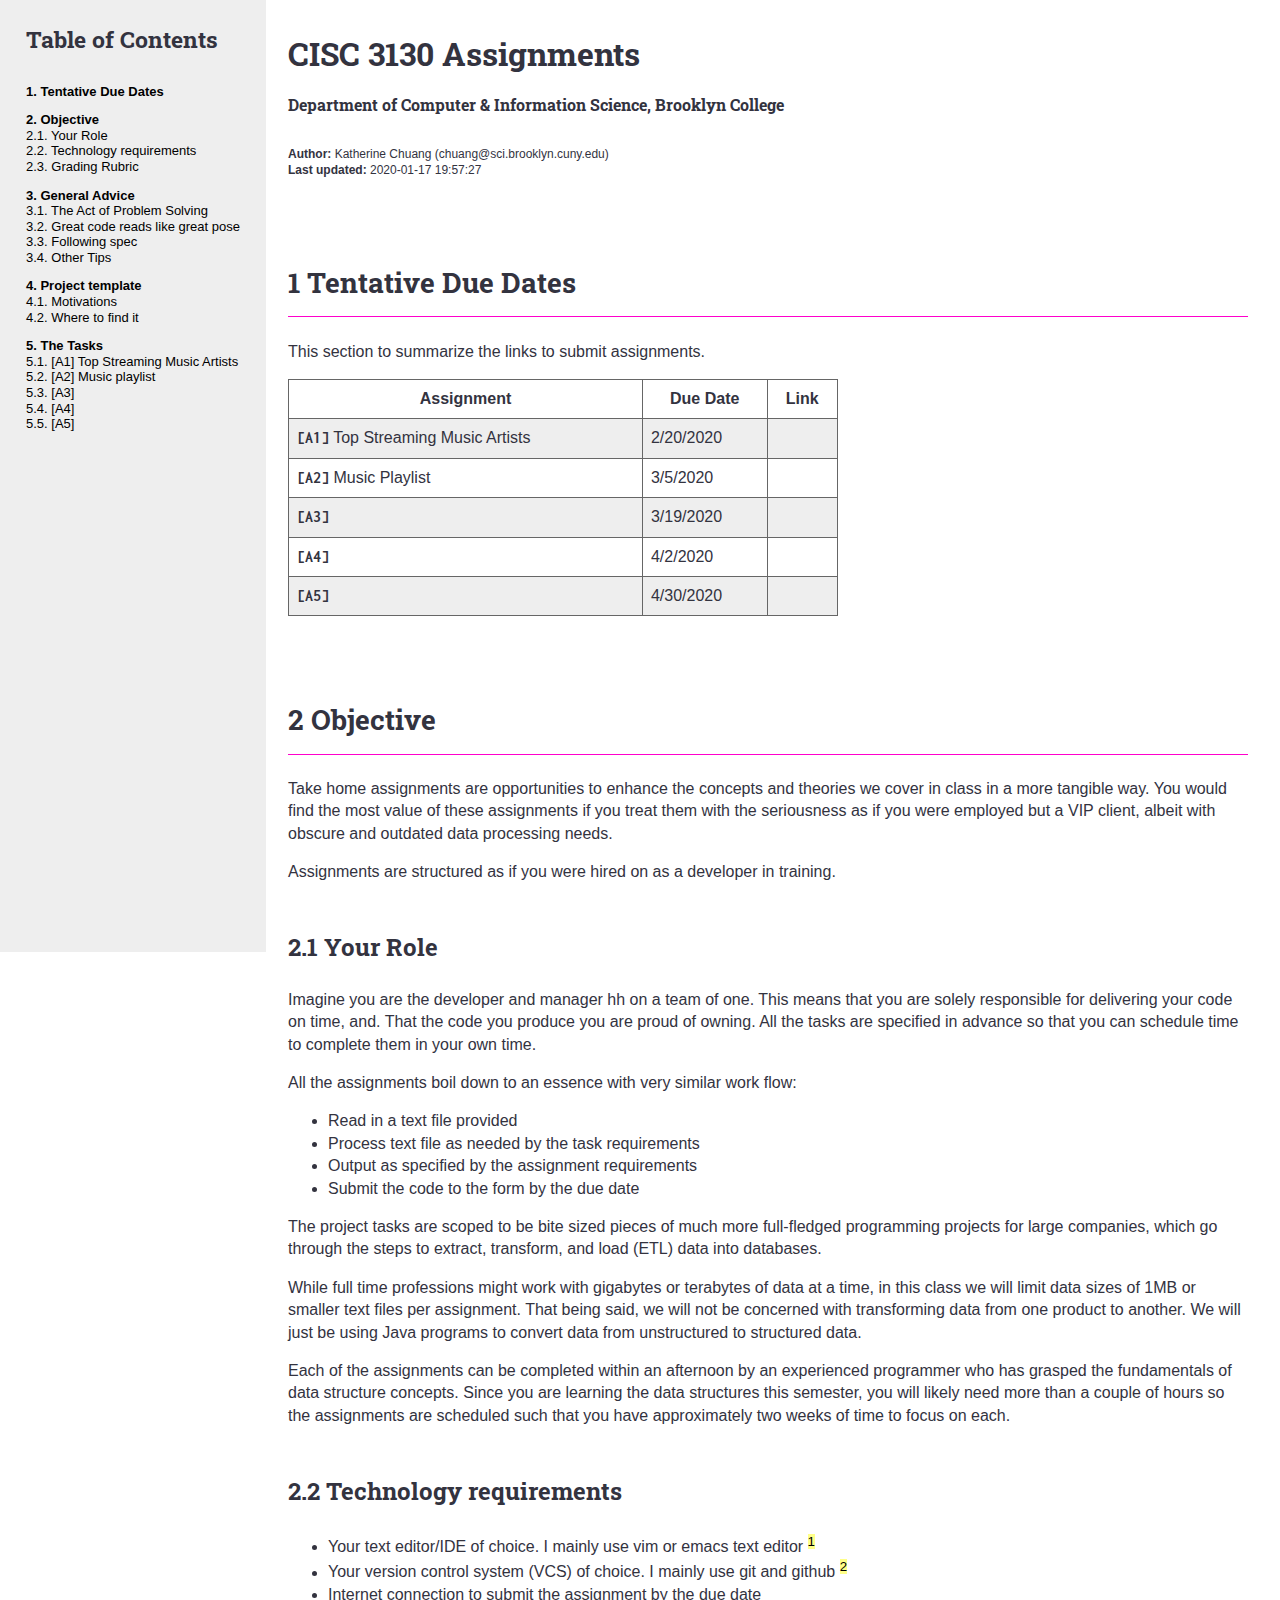
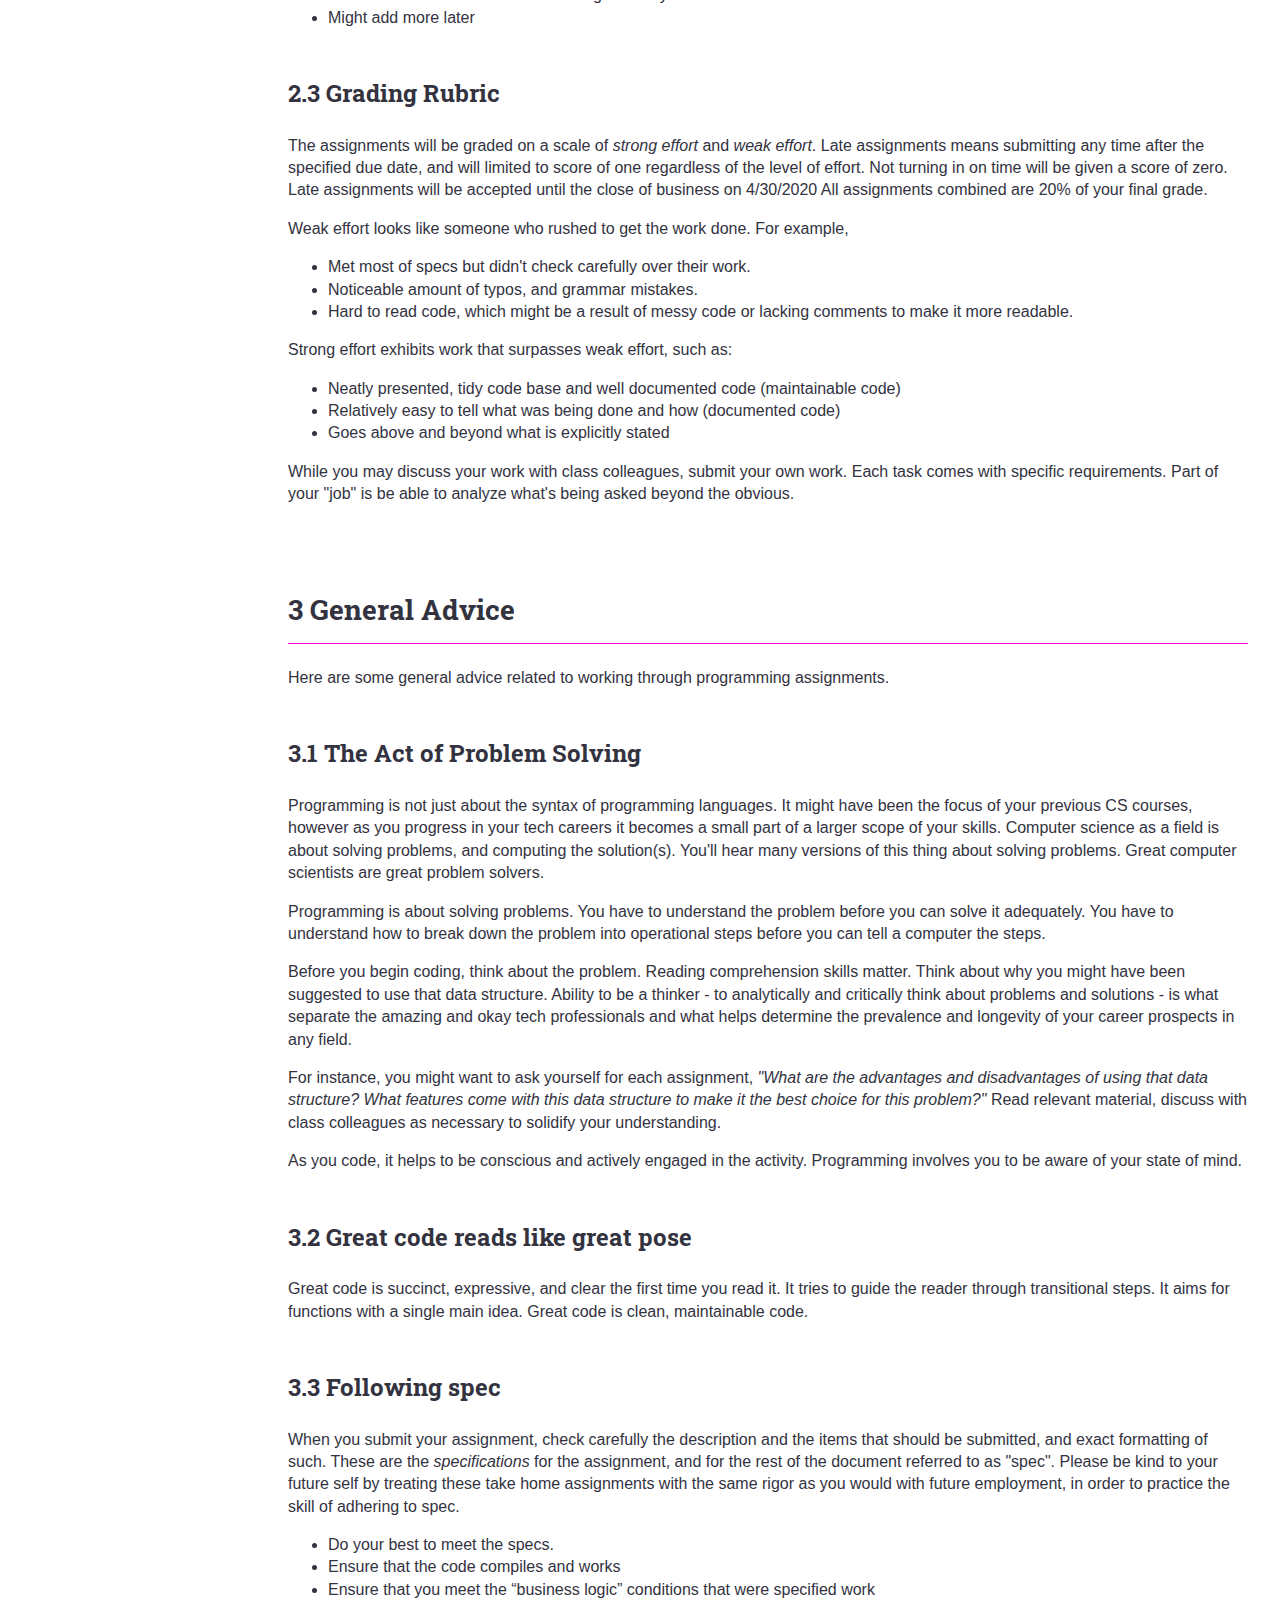
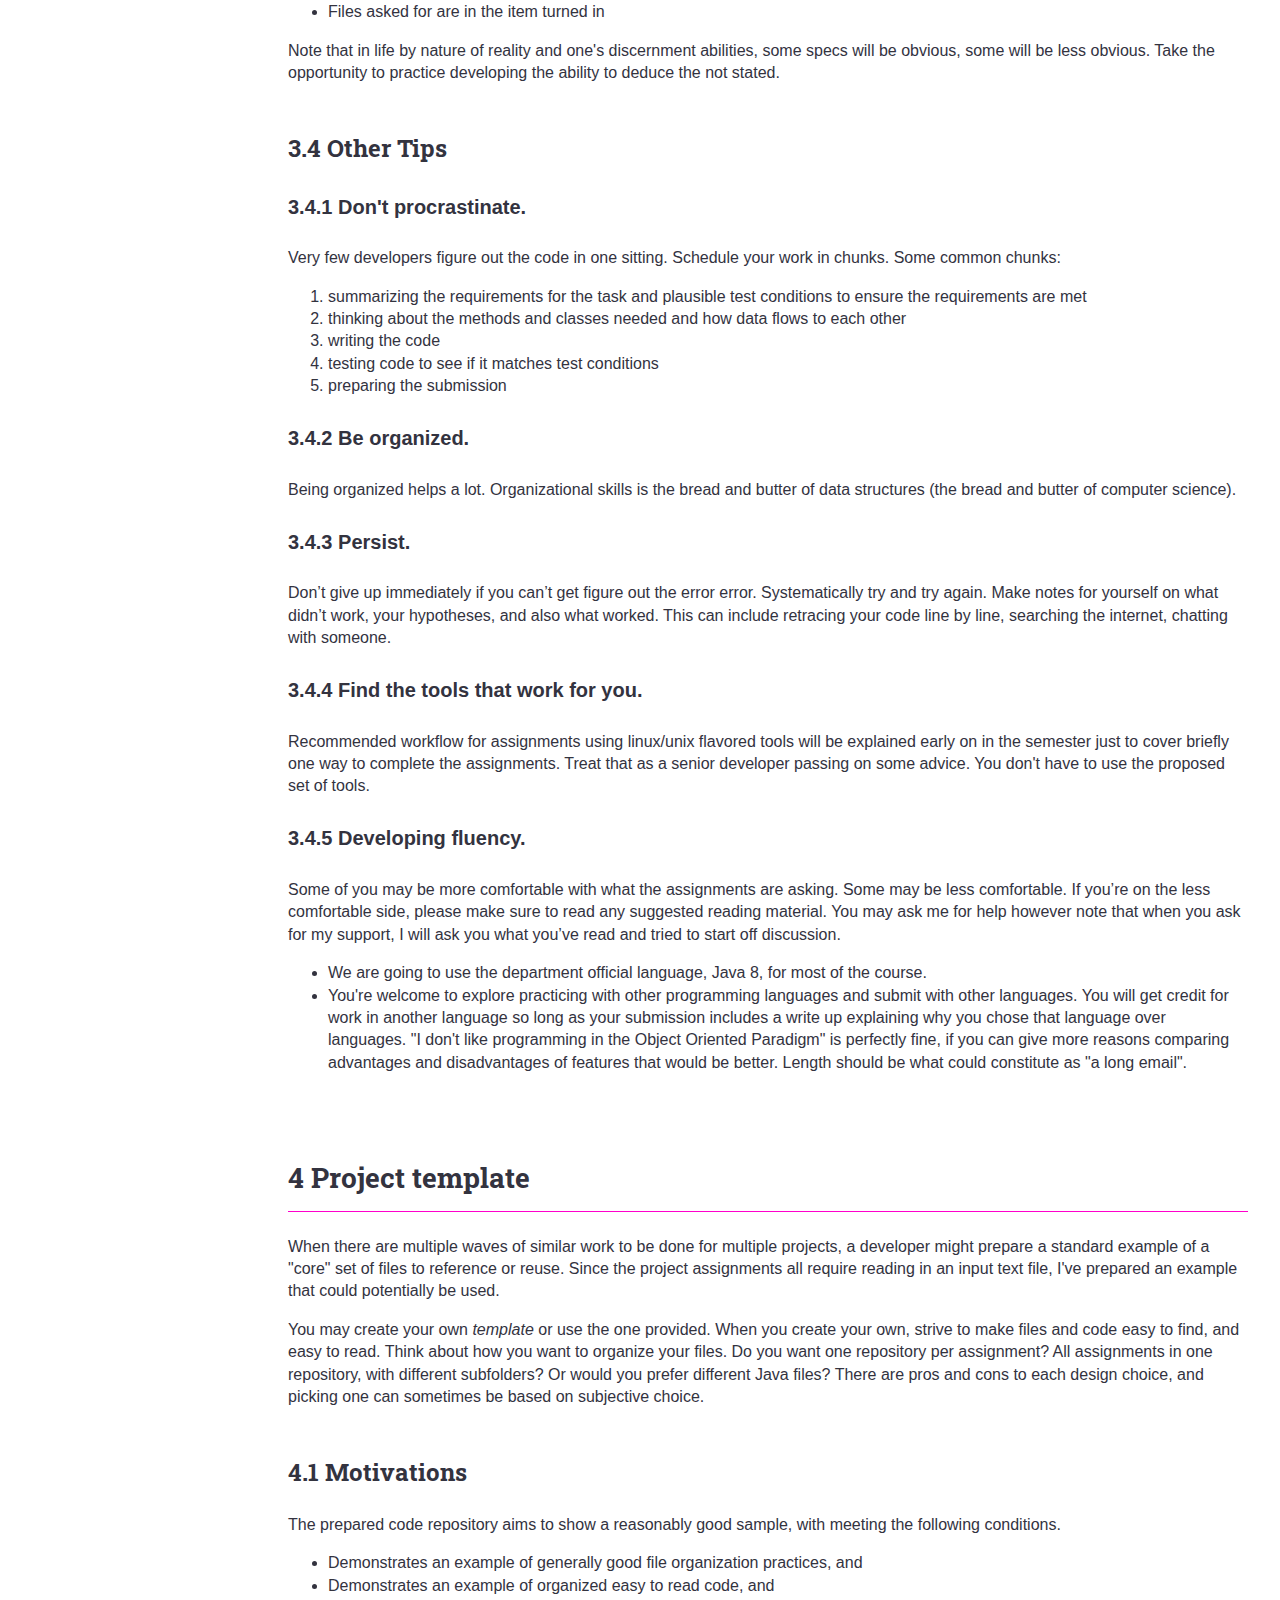
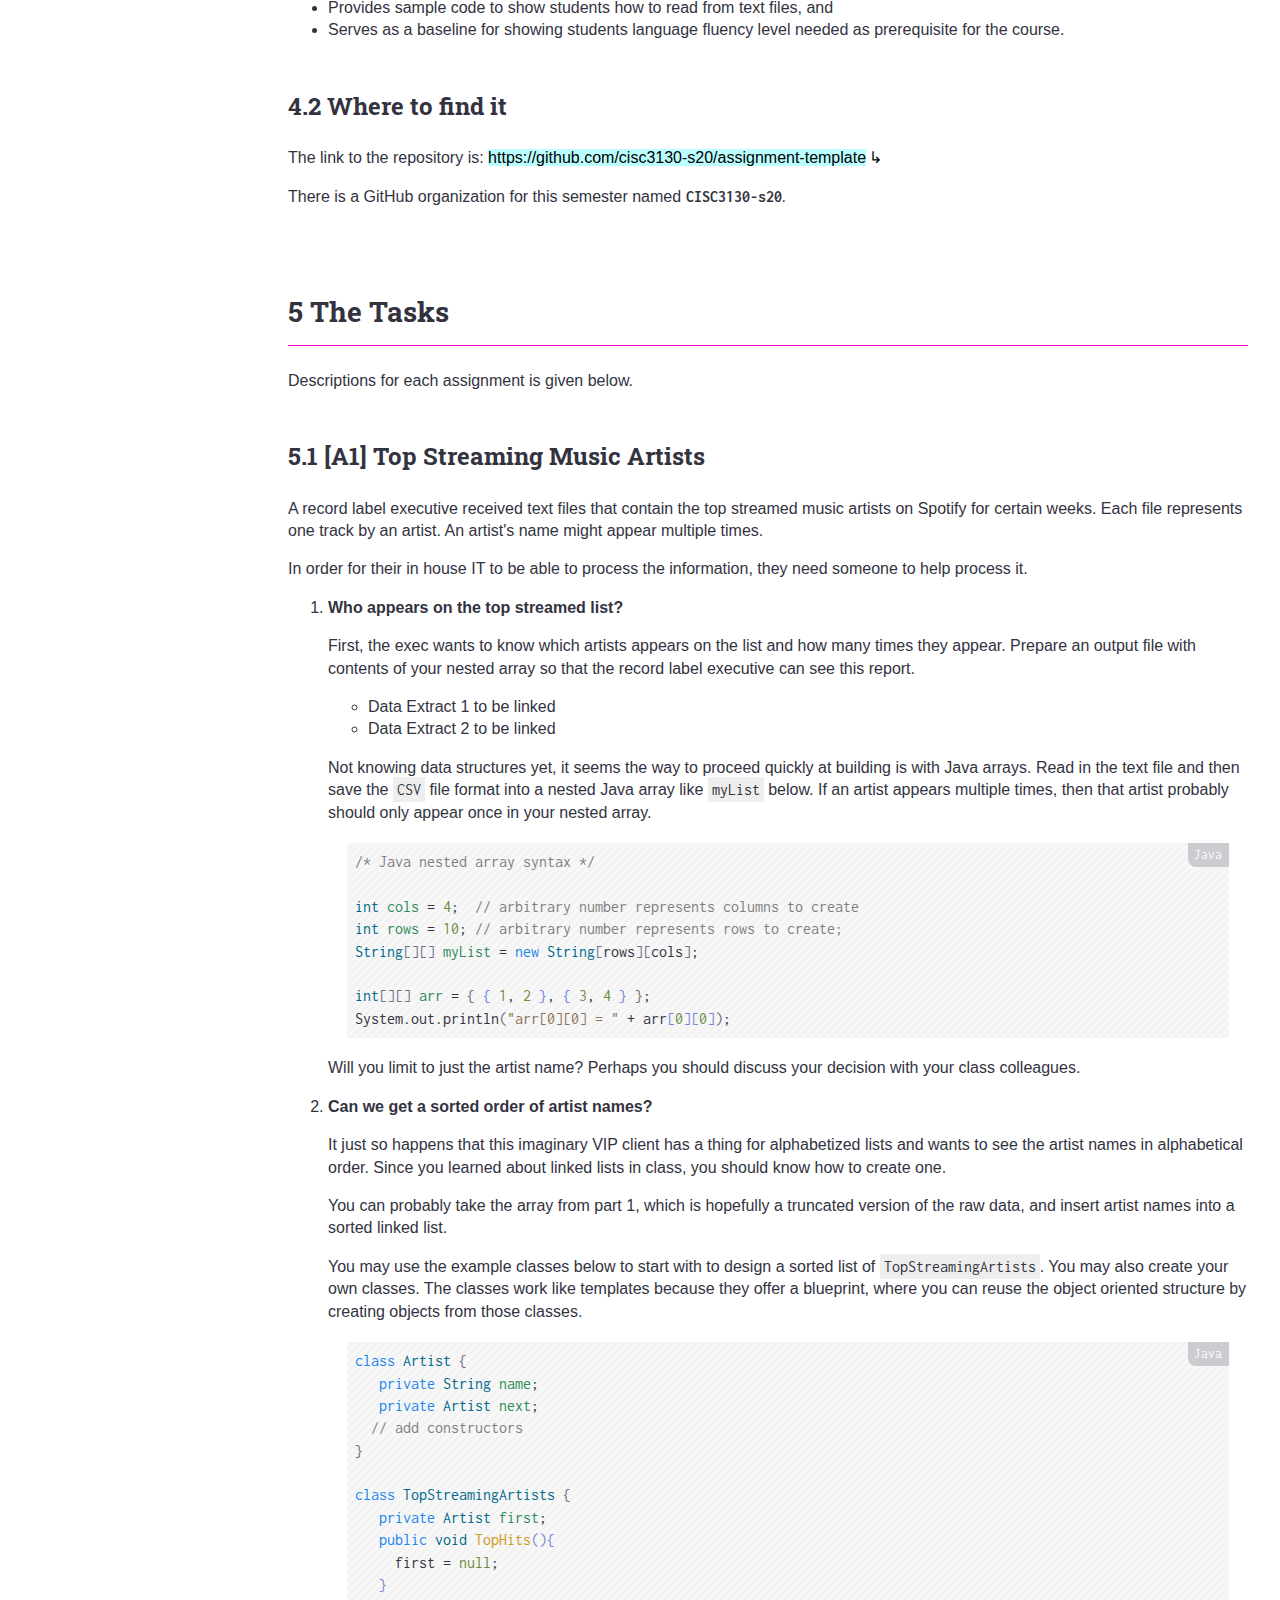
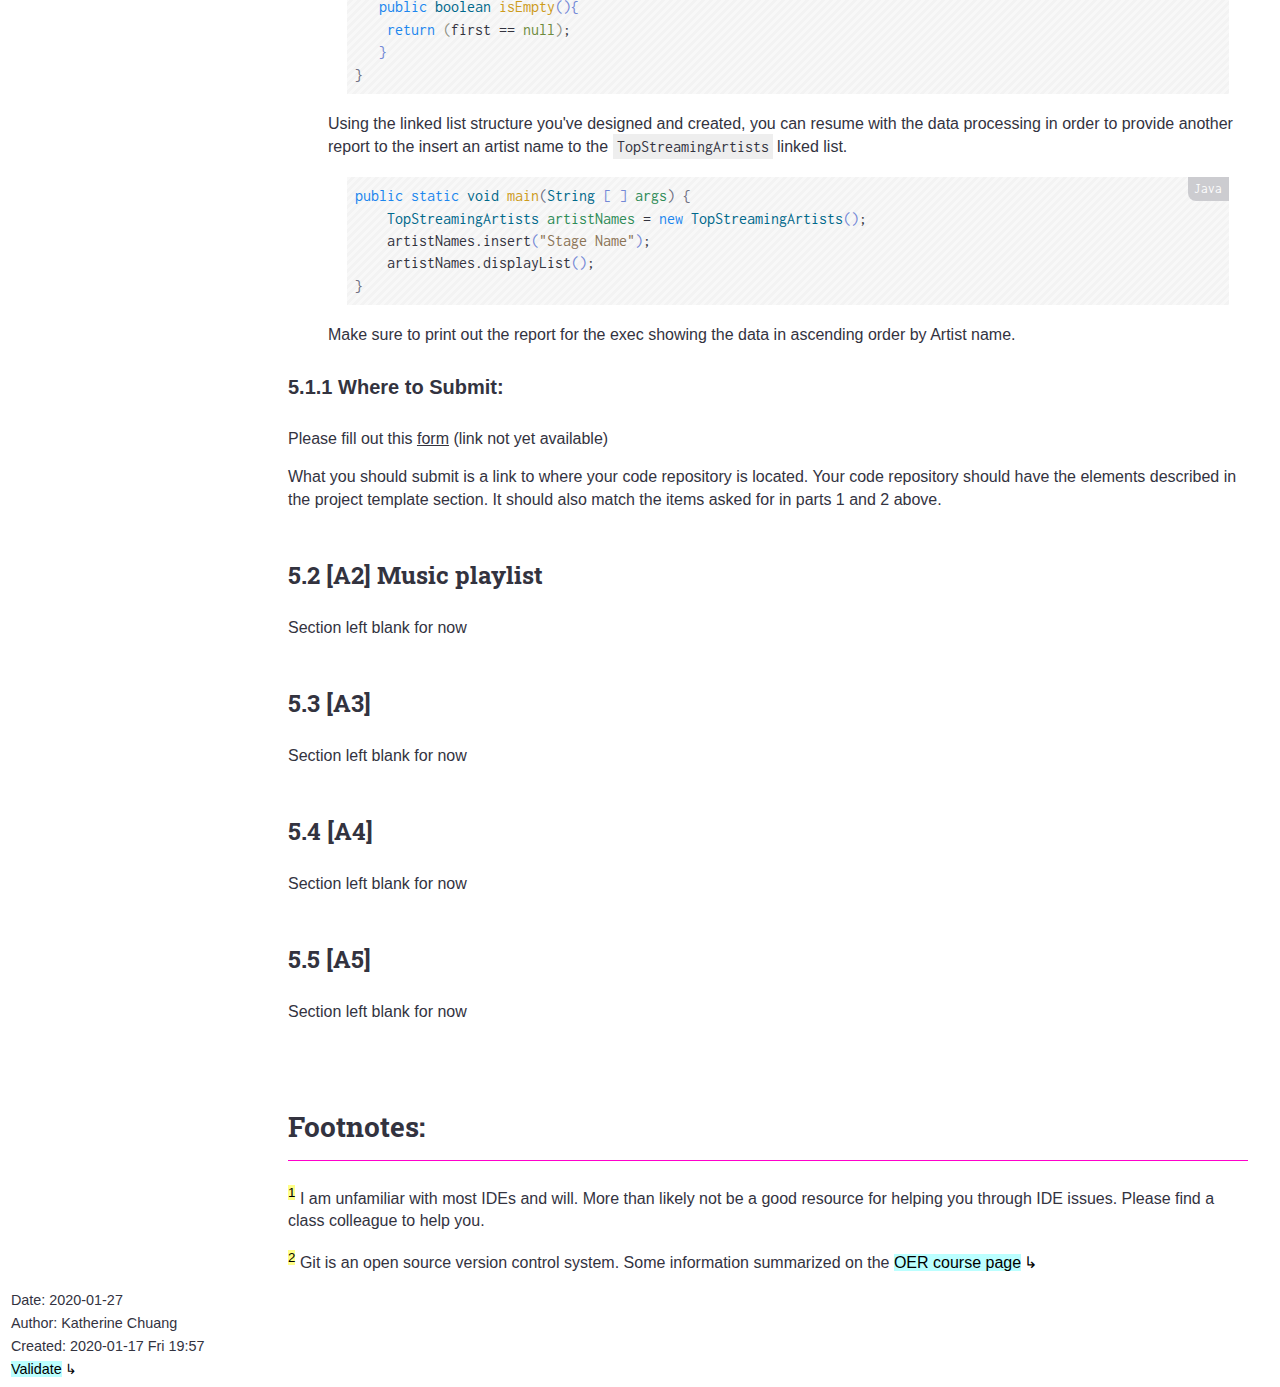
==== assignments/index.html @ 6a754ab3 "reorganization" ====
<?xml version="1.0" encoding="utf-8"?>
<!DOCTYPE html PUBLIC "-//W3C//DTD XHTML 1.0 Strict//EN"
"http://www.w3.org/TR/xhtml1/DTD/xhtml1-strict.dtd">
<html xmlns="http://www.w3.org/1999/xhtml" lang="en" xml:lang="en">
<head>
<!-- 2020-01-17 Fri 19:57 -->
<meta http-equiv="Content-Type" content="text/html;charset=utf-8" />
<meta name="viewport" content="width=device-width, initial-scale=1" />
<title>CISC 3130 Assignments</title>
<meta name="generator" content="Org mode" />
<meta name="author" content="Katherine Chuang" />
<meta name="description" content="Describe assignments for the class. Course notes at http://libguides.brooklyn.cuny.edu/cisc3130"
 />
<style type="text/css">
 <!--/*--><![CDATA[/*><!--*/
  .title  { text-align: center;
             margin-bottom: .2em; }
  .subtitle { text-align: center;
              font-size: medium;
              font-weight: bold;
              margin-top:0; }
  .todo   { font-family: monospace; color: red; }
  .done   { font-family: monospace; color: green; }
  .priority { font-family: monospace; color: orange; }
  .tag    { background-color: #eee; font-family: monospace;
            padding: 2px; font-size: 80%; font-weight: normal; }
  .timestamp { color: #bebebe; }
  .timestamp-kwd { color: #5f9ea0; }
  .org-right  { margin-left: auto; margin-right: 0px;  text-align: right; }
  .org-left   { margin-left: 0px;  margin-right: auto; text-align: left; }
  .org-center { margin-left: auto; margin-right: auto; text-align: center; }
  .underline { text-decoration: underline; }
  #postamble p, #preamble p { font-size: 90%; margin: .2em; }
  p.verse { margin-left: 3%; }
  pre {
    border: 1px solid #ccc;
    box-shadow: 3px 3px 3px #eee;
    padding: 8pt;
    font-family: monospace;
    overflow: auto;
    margin: 1.2em;
  }
  pre.src {
    position: relative;
    overflow: visible;
    padding-top: 1.2em;
  }
  pre.src:before {
    display: none;
    position: absolute;
    background-color: white;
    top: -10px;
    right: 10px;
    padding: 3px;
    border: 1px solid black;
  }
  pre.src:hover:before { display: inline;}
  /* Languages per Org manual */
  pre.src-asymptote:before { content: 'Asymptote'; }
  pre.src-awk:before { content: 'Awk'; }
  pre.src-C:before { content: 'C'; }
  /* pre.src-C++ doesn't work in CSS */
  pre.src-clojure:before { content: 'Clojure'; }
  pre.src-css:before { content: 'CSS'; }
  pre.src-D:before { content: 'D'; }
  pre.src-ditaa:before { content: 'ditaa'; }
  pre.src-dot:before { content: 'Graphviz'; }
  pre.src-calc:before { content: 'Emacs Calc'; }
  pre.src-emacs-lisp:before { content: 'Emacs Lisp'; }
  pre.src-fortran:before { content: 'Fortran'; }
  pre.src-gnuplot:before { content: 'gnuplot'; }
  pre.src-haskell:before { content: 'Haskell'; }
  pre.src-hledger:before { content: 'hledger'; }
  pre.src-java:before { content: 'Java'; }
  pre.src-js:before { content: 'Javascript'; }
  pre.src-latex:before { content: 'LaTeX'; }
  pre.src-ledger:before { content: 'Ledger'; }
  pre.src-lisp:before { content: 'Lisp'; }
  pre.src-lilypond:before { content: 'Lilypond'; }
  pre.src-lua:before { content: 'Lua'; }
  pre.src-matlab:before { content: 'MATLAB'; }
  pre.src-mscgen:before { content: 'Mscgen'; }
  pre.src-ocaml:before { content: 'Objective Caml'; }
  pre.src-octave:before { content: 'Octave'; }
  pre.src-org:before { content: 'Org mode'; }
  pre.src-oz:before { content: 'OZ'; }
  pre.src-plantuml:before { content: 'Plantuml'; }
  pre.src-processing:before { content: 'Processing.js'; }
  pre.src-python:before { content: 'Python'; }
  pre.src-R:before { content: 'R'; }
  pre.src-ruby:before { content: 'Ruby'; }
  pre.src-sass:before { content: 'Sass'; }
  pre.src-scheme:before { content: 'Scheme'; }
  pre.src-screen:before { content: 'Gnu Screen'; }
  pre.src-sed:before { content: 'Sed'; }
  pre.src-sh:before { content: 'shell'; }
  pre.src-sql:before { content: 'SQL'; }
  pre.src-sqlite:before { content: 'SQLite'; }
  /* additional languages in org.el's org-babel-load-languages alist */
  pre.src-forth:before { content: 'Forth'; }
  pre.src-io:before { content: 'IO'; }
  pre.src-J:before { content: 'J'; }
  pre.src-makefile:before { content: 'Makefile'; }
  pre.src-maxima:before { content: 'Maxima'; }
  pre.src-perl:before { content: 'Perl'; }
  pre.src-picolisp:before { content: 'Pico Lisp'; }
  pre.src-scala:before { content: 'Scala'; }
  pre.src-shell:before { content: 'Shell Script'; }
  pre.src-ebnf2ps:before { content: 'ebfn2ps'; }
  /* additional language identifiers per "defun org-babel-execute"
       in ob-*.el */
  pre.src-cpp:before  { content: 'C++'; }
  pre.src-abc:before  { content: 'ABC'; }
  pre.src-coq:before  { content: 'Coq'; }
  pre.src-groovy:before  { content: 'Groovy'; }
  /* additional language identifiers from org-babel-shell-names in
     ob-shell.el: ob-shell is the only babel language using a lambda to put
     the execution function name together. */
  pre.src-bash:before  { content: 'bash'; }
  pre.src-csh:before  { content: 'csh'; }
  pre.src-ash:before  { content: 'ash'; }
  pre.src-dash:before  { content: 'dash'; }
  pre.src-ksh:before  { content: 'ksh'; }
  pre.src-mksh:before  { content: 'mksh'; }
  pre.src-posh:before  { content: 'posh'; }
  /* Additional Emacs modes also supported by the LaTeX listings package */
  pre.src-ada:before { content: 'Ada'; }
  pre.src-asm:before { content: 'Assembler'; }
  pre.src-caml:before { content: 'Caml'; }
  pre.src-delphi:before { content: 'Delphi'; }
  pre.src-html:before { content: 'HTML'; }
  pre.src-idl:before { content: 'IDL'; }
  pre.src-mercury:before { content: 'Mercury'; }
  pre.src-metapost:before { content: 'MetaPost'; }
  pre.src-modula-2:before { content: 'Modula-2'; }
  pre.src-pascal:before { content: 'Pascal'; }
  pre.src-ps:before { content: 'PostScript'; }
  pre.src-prolog:before { content: 'Prolog'; }
  pre.src-simula:before { content: 'Simula'; }
  pre.src-tcl:before { content: 'tcl'; }
  pre.src-tex:before { content: 'TeX'; }
  pre.src-plain-tex:before { content: 'Plain TeX'; }
  pre.src-verilog:before { content: 'Verilog'; }
  pre.src-vhdl:before { content: 'VHDL'; }
  pre.src-xml:before { content: 'XML'; }
  pre.src-nxml:before { content: 'XML'; }
  /* add a generic configuration mode; LaTeX export needs an additional
     (add-to-list 'org-latex-listings-langs '(conf " ")) in .emacs */
  pre.src-conf:before { content: 'Configuration File'; }

  table { border-collapse:collapse; }
  caption.t-above { caption-side: top; }
  caption.t-bottom { caption-side: bottom; }
  td, th { vertical-align:top;  }
  th.org-right  { text-align: center;  }
  th.org-left   { text-align: center;   }
  th.org-center { text-align: center; }
  td.org-right  { text-align: right;  }
  td.org-left   { text-align: left;   }
  td.org-center { text-align: center; }
  dt { font-weight: bold; }
  .footpara { display: inline; }
  .footdef  { margin-bottom: 1em; }
  .figure { padding: 1em; }
  .figure p { text-align: center; }
  .inlinetask {
    padding: 10px;
    border: 2px solid gray;
    margin: 10px;
    background: #ffffcc;
  }
  #org-div-home-and-up
   { text-align: right; font-size: 70%; white-space: nowrap; }
  textarea { overflow-x: auto; }
  .linenr { font-size: smaller }
  .code-highlighted { background-color: #ffff00; }
  .org-info-js_info-navigation { border-style: none; }
  #org-info-js_console-label
    { font-size: 10px; font-weight: bold; white-space: nowrap; }
  .org-info-js_search-highlight
    { background-color: #ffff00; color: #000000; font-weight: bold; }
  .org-svg { width: 90%; }
  /*]]>*/-->
</style>
<link href="http://fonts.googleapis.com/css?family=Roboto+Slab:400,700|Inconsolata:400,700" rel="stylesheet" type="text/css" />
<link href="spec-style.css" rel="stylesheet" type="text/css" />
<script type="text/javascript">
/*
@licstart  The following is the entire license notice for the
JavaScript code in this tag.

Copyright (C) 2012-2018 Free Software Foundation, Inc.

The JavaScript code in this tag is free software: you can
redistribute it and/or modify it under the terms of the GNU
General Public License (GNU GPL) as published by the Free Software
Foundation, either version 3 of the License, or (at your option)
any later version.  The code is distributed WITHOUT ANY WARRANTY;
without even the implied warranty of MERCHANTABILITY or FITNESS
FOR A PARTICULAR PURPOSE.  See the GNU GPL for more details.

As additional permission under GNU GPL version 3 section 7, you
may distribute non-source (e.g., minimized or compacted) forms of
that code without the copy of the GNU GPL normally required by
section 4, provided you include this license notice and a URL
through which recipients can access the Corresponding Source.


@licend  The above is the entire license notice
for the JavaScript code in this tag.
*/
<!--/*--><![CDATA[/*><!--*/
 function CodeHighlightOn(elem, id)
 {
   var target = document.getElementById(id);
   if(null != target) {
     elem.cacheClassElem = elem.className;
     elem.cacheClassTarget = target.className;
     target.className = "code-highlighted";
     elem.className   = "code-highlighted";
   }
 }
 function CodeHighlightOff(elem, id)
 {
   var target = document.getElementById(id);
   if(elem.cacheClassElem)
     elem.className = elem.cacheClassElem;
   if(elem.cacheClassTarget)
     target.className = elem.cacheClassTarget;
 }
/*]]>*///-->
</script>
</head>
<body>
<div id="content">
<h1 class="title">CISC 3130 Assignments
<br />
<span class="subtitle">Department of Computer &amp; Information Science, Brooklyn College</span>
</h1>
<div id="table-of-contents">
<h2>Table of Contents</h2>
<div id="text-table-of-contents">
<ul>
<li><a href="#org572a3e9">1. Tentative Due Dates</a></li>
<li><a href="#org27b8d1a">2. Objective</a>
<ul>
<li><a href="#org1410b24">2.1. Your Role</a></li>
<li><a href="#orgc3a58c7">2.2. Technology requirements</a></li>
<li><a href="#orge543fce">2.3. Grading Rubric</a></li>
</ul>
</li>
<li><a href="#orgf452b25">3. General Advice</a>
<ul>
<li><a href="#org780fba6">3.1. The Act of Problem Solving</a></li>
<li><a href="#orgb001042">3.2. Great code reads like great pose</a></li>
<li><a href="#orgf87c137">3.3. Following spec</a></li>
<li><a href="#org1bc435f">3.4. Other Tips</a>
<ul>
<li><a href="#orgae1c2ea">3.4.1. Don't procrastinate.</a></li>
<li><a href="#orgc678dfc">3.4.2. Be organized.</a></li>
<li><a href="#orgfaefcc5">3.4.3. Persist.</a></li>
<li><a href="#orgf127762">3.4.4. Find the tools that work for you.</a></li>
<li><a href="#orgd6b9b1b">3.4.5. Developing fluency.</a></li>
</ul>
</li>
</ul>
</li>
<li><a href="#orga8048a8">4. Project template</a>
<ul>
<li><a href="#orgce9dba8">4.1. Motivations</a></li>
<li><a href="#org401ec85">4.2. Where to find it</a></li>
</ul>
</li>
<li><a href="#orgbab3ec2">5. The Tasks</a>
<ul>
<li><a href="#a1">5.1. [A1] Top Streaming Music Artists</a>
<ul>
<li><a href="#orga38b0df">5.1.1. Where to Submit:</a></li>
</ul>
</li>
<li><a href="#a2">5.2. [A2] Music playlist</a></li>
<li><a href="#a3">5.3. [A3]</a></li>
<li><a href="#a4">5.4. [A4]</a></li>
<li><a href="#a5">5.5. [A5]</a></li>
</ul>
</li>
</ul>
</div>
</div>
<div class="outline-2" id="meta" style="font-size:12px">
<p>
<b>Author:</b> Katherine Chuang (chuang@sci.brooklyn.cuny.edu) <br />
<b>Last updated:</b> 2020-01-17 19:57:27
</p>
</div>

<div id="outline-container-org572a3e9" class="outline-2">
<h2 id="org572a3e9"><span class="section-number-2">1</span> Tentative Due Dates</h2>
<div class="outline-text-2" id="text-1">
<p>
This section to summarize the links to submit assignments.
</p>

<div style="width:550px;text-align:left;">
<table border="2" cellspacing="0" cellpadding="6" rules="groups" frame="hsides">


<colgroup>
<col  class="org-left" />

<col  class="org-left" />

<col  class="org-left" />
</colgroup>
<thead>
<tr>
<th scope="col" class="org-left"><b>Assignment</b></th>
<th scope="col" class="org-left">Due Date</th>
<th scope="col" class="org-left">Link</th>
</tr>
</thead>
<tbody>
<tr>
<td class="org-left"><code>[A1]</code> Top Streaming Music Artists</td>
<td class="org-left">2/20/2020</td>
<td class="org-left">&#xa0;</td>
</tr>

<tr>
<td class="org-left"><code>[A2]</code> Music Playlist</td>
<td class="org-left">3/5/2020</td>
<td class="org-left">&#xa0;</td>
</tr>

<tr>
<td class="org-left"><code>[A3]</code></td>
<td class="org-left">3/19/2020</td>
<td class="org-left">&#xa0;</td>
</tr>

<tr>
<td class="org-left"><code>[A4]</code></td>
<td class="org-left">4/2/2020</td>
<td class="org-left">&#xa0;</td>
</tr>

<tr>
<td class="org-left"><code>[A5]</code></td>
<td class="org-left">4/30/2020</td>
<td class="org-left">&#xa0;</td>
</tr>
</tbody>
</table>
</div>
</div>
</div>



<div id="outline-container-org27b8d1a" class="outline-2">
<h2 id="org27b8d1a"><span class="section-number-2">2</span> Objective</h2>
<div class="outline-text-2" id="text-2">
<p>
Take home assignments are opportunities to enhance the concepts and theories we cover in class in a more tangible way. You would find the most value of these assignments if you treat them with the seriousness as if you were employed but a VIP client, albeit with obscure and outdated data processing needs.
</p>

<p>
Assignments are structured as if you were hired on as a developer in training.
</p>
</div>

<div id="outline-container-org1410b24" class="outline-3">
<h3 id="org1410b24"><span class="section-number-3">2.1</span> Your Role</h3>
<div class="outline-text-3" id="text-2-1">
<p>
Imagine you are the developer and manager hh
on a team of one. This means that you are solely responsible for delivering your code on time, and. That the code you produce you are
 proud of owning. All the tasks are specified in advance so that you can schedule time to complete them in your own time.
</p>

<p>
All the assignments boil down to an essence with very similar work flow:
</p>

<ul class="org-ul">
<li>Read in a text file provided</li>
<li>Process text file as needed by the task requirements</li>
<li>Output as specified by the assignment requirements</li>
<li>Submit the code to the form by the due date</li>
</ul>

<p>
The project tasks are scoped to be bite sized pieces of much more full-fledged programming projects for large companies, which go through the steps to extract, transform, and load (ETL) data into databases.
</p>

<p>
While full time professions might work with gigabytes or terabytes of data at a time, in this class we will limit data sizes of 1MB or smaller text files per assignment. That being said, we will not be concerned with transforming data from one product to another. We will just be using Java programs to convert data from unstructured to structured data.
</p>

<p>
Each of the assignments can be completed within an afternoon by an experienced programmer who has grasped the fundamentals of data structure concepts. Since you are learning the data structures this semester, you will likely need more than a couple of hours so the assignments are scheduled such that you have approximately two weeks of time to focus on each.
</p>
</div>
</div>

<div id="outline-container-orgc3a58c7" class="outline-3">
<h3 id="orgc3a58c7"><span class="section-number-3">2.2</span> Technology requirements</h3>
<div class="outline-text-3" id="text-2-2">
<ul class="org-ul">
<li>Your text editor/IDE of choice. I mainly use vim or emacs text editor <sup><a id="fnr.1" class="footref" href="#fn.1">1</a></sup></li>
<li>Your version control system (VCS) of choice. I mainly use git and github <sup><a id="fnr.2" class="footref" href="#fn.2">2</a></sup></li>
<li>Internet connection to submit the assignment by the due date</li>
<li>Might add more later</li>
</ul>
</div>
</div>

<div id="outline-container-orge543fce" class="outline-3">
<h3 id="orge543fce"><span class="section-number-3">2.3</span> Grading Rubric</h3>
<div class="outline-text-3" id="text-2-3">
<p>
The assignments will be graded on a scale of <i>strong effort</i> and <i>weak effort</i>. Late assignments means submitting any time after the specified due date, and will limited to score of one regardless of the level of effort. Not turning in on time will be given a score of zero. Late assignments will be accepted until the close of business on 4/30/2020 All assignments combined are 20% of your final grade.
</p>

<p>
Weak effort looks like someone who rushed to get the work done. For example,
</p>

<ul class="org-ul">
<li>Met most of specs but didn't check carefully over their work.</li>
<li>Noticeable amount of typos, and grammar mistakes.</li>
<li>Hard to read code, which might be a result of messy code or lacking comments to make it more readable.</li>
</ul>

<p>
Strong effort exhibits work that surpasses weak effort, such as:
</p>

<ul class="org-ul">
<li>Neatly presented, tidy code base and well documented code (maintainable code)</li>
<li>Relatively easy to tell what was being done and how (documented code)</li>
<li>Goes above and beyond what is explicitly stated</li>
</ul>

<p>
While you may discuss your work with class colleagues, submit your own work. Each task comes with specific requirements. Part of your "job" is be able to analyze what's being asked beyond the obvious.
</p>
</div>
</div>
</div>

<div id="outline-container-orgf452b25" class="outline-2">
<h2 id="orgf452b25"><span class="section-number-2">3</span> General Advice</h2>
<div class="outline-text-2" id="text-3">
<p>
Here are some general advice related to working through programming assignments.
</p>
</div>

<div id="outline-container-org780fba6" class="outline-3">
<h3 id="org780fba6"><span class="section-number-3">3.1</span> The Act of Problem Solving</h3>
<div class="outline-text-3" id="text-3-1">
<p>
Programming is not just about the syntax of programming languages. It might have been the focus of your previous CS courses, however as you progress in your tech careers it becomes a small part of a larger scope of your skills.  Computer science as a field is about solving problems, and computing the solution(s). You'll hear many versions of this thing about solving problems. Great computer scientists are great problem solvers.
</p>

<p>
Programming is about solving problems. You have to understand the problem before you can solve it adequately. You have to understand how to break down the problem into operational steps before you can tell a computer the steps.
</p>

<p>
Before you begin coding, think about the problem. Reading comprehension skills matter. Think about why you might have been suggested to use that data structure. Ability to be a thinker - to analytically and critically think about problems and solutions - is what separate the amazing and okay tech professionals and what helps determine the prevalence and longevity of your career prospects in any field.
</p>

<p>
For instance, you might want to ask yourself for each assignment, <i>"What are the advantages and disadvantages of using that data structure? What features come with this data structure to make it the best choice for this problem?"</i> Read relevant material, discuss with class colleagues as necessary to solidify your understanding.
</p>

<p>
As you code, it helps to be conscious and actively engaged in the activity. Programming involves you to be aware of your state of mind.
</p>
</div>
</div>

<div id="outline-container-orgb001042" class="outline-3">
<h3 id="orgb001042"><span class="section-number-3">3.2</span> Great code reads like great pose</h3>
<div class="outline-text-3" id="text-3-2">
<p>
Great code is succinct, expressive, and clear the first time you read it. It tries to guide the reader through transitional steps. It aims for functions with a single main idea. Great code is clean, maintainable code.
</p>
</div>
</div>

<div id="outline-container-orgf87c137" class="outline-3">
<h3 id="orgf87c137"><span class="section-number-3">3.3</span> Following spec</h3>
<div class="outline-text-3" id="text-3-3">
<p>
When you submit your assignment, check carefully the description and the items that should be submitted, and exact formatting of such. These are the <i>specifications</i> for the assignment, and for the rest of the document referred to as "spec". Please be kind to your future self by treating these take home assignments with the same rigor as you would with future employment, in order to practice the skill of adhering to spec.
</p>

<ul class="org-ul">
<li>Do your best to meet the specs.</li>
<li>Ensure that the code compiles and works</li>
<li>Ensure that you meet the “business logic” conditions that were specified work</li>
<li>Files asked for are in the item turned in</li>
</ul>

<p>
Note that in life by nature of reality and one's discernment abilities, some specs will be obvious, some will be less obvious. Take the opportunity to practice developing the ability to deduce the not stated.
</p>
</div>
</div>

<div id="outline-container-org1bc435f" class="outline-3">
<h3 id="org1bc435f"><span class="section-number-3">3.4</span> Other Tips</h3>
<div class="outline-text-3" id="text-3-4">
</div>
<div id="outline-container-orgae1c2ea" class="outline-4">
<h4 id="orgae1c2ea"><span class="section-number-4">3.4.1</span> Don't procrastinate.</h4>
<div class="outline-text-4" id="text-3-4-1">
<p>
Very few developers figure out the code in one sitting. Schedule your work in chunks. Some common chunks:
</p>
</div>
<ol class="org-ol">
<li><a id="orga5ee723"></a>summarizing the requirements for the task and plausible test conditions to ensure the requirements are met<br /></li>
<li><a id="org36d92ca"></a>thinking about the methods and classes needed and how data flows to each other<br /></li>
<li><a id="org3946d70"></a>writing the code<br /></li>
<li><a id="org993cf1f"></a>testing code to see if it matches test conditions<br /></li>
<li><a id="orgee6f00d"></a>preparing the submission<br /></li>
</ol>
</div>
<div id="outline-container-orgc678dfc" class="outline-4">
<h4 id="orgc678dfc"><span class="section-number-4">3.4.2</span> Be organized.</h4>
<div class="outline-text-4" id="text-3-4-2">
<p>
Being organized helps a lot. Organizational skills is the bread and butter of data structures (the bread and butter of computer science).
</p>
</div>
</div>
<div id="outline-container-orgfaefcc5" class="outline-4">
<h4 id="orgfaefcc5"><span class="section-number-4">3.4.3</span> Persist.</h4>
<div class="outline-text-4" id="text-3-4-3">
<p>
Don’t give up immediately if you can’t get figure out the error error. Systematically try and try again. Make notes for yourself on what didn’t work, your hypotheses, and also what worked. This can include retracing your code line by line, searching the internet, chatting with someone.
</p>
</div>
</div>
<div id="outline-container-orgf127762" class="outline-4">
<h4 id="orgf127762"><span class="section-number-4">3.4.4</span> Find the tools that work for you.</h4>
<div class="outline-text-4" id="text-3-4-4">
<p>
Recommended workflow for assignments using linux/unix flavored tools will be explained early on in the semester just to cover briefly one way to complete the assignments. Treat that as a senior developer passing on some advice. You don't have to use the proposed set of tools.
</p>
</div>
</div>
<div id="outline-container-orgd6b9b1b" class="outline-4">
<h4 id="orgd6b9b1b"><span class="section-number-4">3.4.5</span> Developing fluency.</h4>
<div class="outline-text-4" id="text-3-4-5">
<p>
Some of you may be more comfortable with what the assignments are asking. Some may be less comfortable. If you’re on the less comfortable side, please make sure to read any suggested reading material. You may ask me for help however note that when you ask for my support, I will ask you what you’ve read and tried to start off discussion.
</p>


<ul class="org-ul">
<li>We are going to use the department official language, Java 8, for most of the course.</li>
<li>You're welcome to explore practicing with other programming languages and submit with other languages. You will get credit for work in another language so long as your submission includes a write up explaining why you chose that language over languages. "I don't like programming in the Object Oriented Paradigm" is perfectly fine, if you can give more reasons comparing advantages and disadvantages of features that would be better. Length should be what could constitute as "a long email".</li>
</ul>
</div>
</div>
</div>
</div>



<div id="outline-container-orga8048a8" class="outline-2">
<h2 id="orga8048a8"><span class="section-number-2">4</span> Project template</h2>
<div class="outline-text-2" id="text-4">
<p>
When there are multiple waves of similar work to be done for multiple projects, a developer might prepare a standard example of a "core" set of files to reference or reuse. Since the project assignments all require reading in an input text file, I've prepared an example that could potentially be used.
</p>

<p>
You may create your own <i>template</i> or use the one provided. When you create your own, strive to make files and code easy to find, and easy to read. Think about how you want to organize your files. Do you want one repository per assignment? All assignments in one repository, with different subfolders? Or would you prefer different Java files? There are pros and cons to each design choice, and picking one can sometimes be based on subjective choice.
</p>
</div>

<div id="outline-container-orgce9dba8" class="outline-3">
<h3 id="orgce9dba8"><span class="section-number-3">4.1</span> Motivations</h3>
<div class="outline-text-3" id="text-4-1">
<p>
The prepared code repository aims to show a reasonably good sample, with meeting the following conditions.
</p>

<ul class="org-ul">
<li>Demonstrates an example of generally good file organization practices, and</li>
<li>Demonstrates an example of organized easy to read code, and</li>
<li>Provides sample code to show students how to read from text files, and</li>
<li>Serves as a baseline for showing students language fluency level needed as prerequisite for the course.</li>
</ul>
</div>
</div>

<div id="outline-container-org401ec85" class="outline-3">
<h3 id="org401ec85"><span class="section-number-3">4.2</span> Where to find it</h3>
<div class="outline-text-3" id="text-4-2">
<p>
The link to the repository is: <a href="https://github.com/cisc3130-s20/assignment-template">https://github.com/cisc3130-s20/assignment-template</a>
</p>

<p>
There is a GitHub organization for this semester named <b><code>CISC3130-s20</code></b>.
</p>
</div>
</div>
</div>

<div id="outline-container-orgbab3ec2" class="outline-2">
<h2 id="orgbab3ec2"><span class="section-number-2">5</span> The Tasks</h2>
<div class="outline-text-2" id="text-5">
<p>
Descriptions for each assignment is given below.
</p>
</div>

<div id="outline-container-orgc676377" class="outline-3">
<h3 id="a1"><a id="orgc676377"></a><span class="section-number-3">5.1</span> [A1] Top Streaming Music Artists</h3>
<div class="outline-text-3" id="text-a1">
<p>
A record label executive received text files that contain the top streamed music artists on Spotify for certain weeks. Each file represents one track by an artist. An artist's name might appear multiple times.
</p>

<p>
In order for their in house IT to be able to process the information, they need someone to help process it.
</p>
</div>

<ol class="org-ol">
<li><a id="org66efda1"></a><b>Who appears on the top streamed list?</b><br />
<div class="outline-text-5" id="text-5-1-0-1">
<p>
First, the exec wants to know which artists appears on the list and how many times they appear. Prepare an output file with contents of your nested array so that the record label executive can see this report.
</p>

<ul class="org-ul">
<li>Data Extract 1 to be linked</li>
<li>Data Extract 2 to be linked</li>
</ul>

<p>
Not knowing data structures yet, it seems the way to proceed quickly at building is with Java arrays. Read in the text file and then save the <code>CSV</code> file format into a nested Java array like <code>myList</code> below. If an artist appears multiple times, then that artist probably should only appear once in your nested array.
</p>

<div class="org-src-container">
<pre class="src src-java" id="org3ea6ce8"><span style="color: #7f7f7f;">/* </span><span style="color: #7f7f7f;">Java nested array syntax */</span>

<span style="color: #00688b;">int</span> <span style="color: #2e8b57;">cols</span> = <span style="color: #6e8b3d;">4</span>;  <span style="color: #7f7f7f;">// </span><span style="color: #7f7f7f;">arbitrary number represents columns to create</span>
<span style="color: #00688b;">int</span> <span style="color: #2e8b57;">rows</span> = <span style="color: #6e8b3d;">10</span>; <span style="color: #7f7f7f;">// </span><span style="color: #7f7f7f;">arbitrary number represents rows to create;</span>
<span style="color: #00688b;">String</span><span style="color: #707183;">[][]</span> <span style="color: #2e8b57;">myList</span> = <span style="color: #1c86ee;">new</span> <span style="color: #00688b;">String</span><span style="color: #707183;">[</span>rows<span style="color: #707183;">][</span>cols<span style="color: #707183;">]</span>;

<span style="color: #00688b;">int</span><span style="color: #707183;">[][]</span> <span style="color: #2e8b57;">arr</span> = <span style="color: #707183;">{</span> <span style="color: #7388d6;">{</span> <span style="color: #6e8b3d;">1</span>, <span style="color: #6e8b3d;">2</span> <span style="color: #7388d6;">}</span>, <span style="color: #7388d6;">{</span> <span style="color: #6e8b3d;">3</span>, <span style="color: #6e8b3d;">4</span> <span style="color: #7388d6;">}</span> <span style="color: #707183;">}</span>;
System.out.println<span style="color: #707183;">(</span><span style="color: #8b7355;">"arr[0][0] = "</span> + arr<span style="color: #7388d6;">[</span><span style="color: #6e8b3d;">0</span><span style="color: #7388d6;">][</span><span style="color: #6e8b3d;">0</span><span style="color: #7388d6;">]</span><span style="color: #707183;">)</span>;
</pre>
</div>

<p>
Will you limit to just the artist name? Perhaps you should discuss your decision with your class colleagues.
</p>
</div>
</li>

<li><a id="orgaa8fb33"></a><b>Can we get a sorted order of artist names?</b><br />
<div class="outline-text-5" id="text-5-1-0-2">
<p>
It just so happens that this imaginary VIP client has a thing for alphabetized lists and wants to see the artist names in alphabetical order. Since you learned about linked lists in class, you should know how to create one.
</p>

<p>
You can probably take the array from part 1, which is hopefully a truncated version of the raw data, and insert artist names into a sorted linked list.
</p>

<p>
You may use the example classes below to start with to design a sorted list of <code>TopStreamingArtists</code>. You may also create your own classes. The classes work like templates because they offer a blueprint, where you can reuse the object oriented structure by creating objects from those classes.
</p>

<div class="org-src-container">
<pre class="src src-java" id="orgefcc149">
<span style="color: #1c86ee;">class</span> <span style="color: #00688b;">Artist</span> <span style="color: #707183;">{</span>
   <span style="color: #1c86ee;">private</span> <span style="color: #00688b;">String</span> <span style="color: #2e8b57;">name</span>;
   <span style="color: #1c86ee;">private</span> <span style="color: #00688b;">Artist</span> <span style="color: #2e8b57;">next</span>;
  <span style="color: #7f7f7f;">// </span><span style="color: #7f7f7f;">add constructors</span>
<span style="color: #707183;">}</span>

<span style="color: #1c86ee;">class</span> <span style="color: #00688b;">TopStreamingArtists</span> <span style="color: #707183;">{</span>
   <span style="color: #1c86ee;">private</span> <span style="color: #00688b;">Artist</span> <span style="color: #2e8b57;">first</span>;
   <span style="color: #1c86ee;">public</span> <span style="color: #00688b;">void</span> <span style="color: #cd9b1d;">TopHits</span><span style="color: #7388d6;">(){</span>
     first = <span style="color: #6e8b3d;">null</span>;
   <span style="color: #7388d6;">}</span>
   <span style="color: #1c86ee;">public</span> <span style="color: #00688b;">boolean</span> <span style="color: #cd9b1d;">isEmpty</span><span style="color: #7388d6;">(){</span>
    <span style="color: #1c86ee;">return</span> <span style="color: #909183;">(</span>first == <span style="color: #6e8b3d;">null</span><span style="color: #909183;">)</span>;
   <span style="color: #7388d6;">}</span>
<span style="color: #707183;">}</span>
</pre>
</div>

<p>
Using the linked list structure you've designed and created, you can resume with the data processing in order to provide another report to the  insert an artist name to the <code>TopStreamingArtists</code> linked list.
</p>

<div class="org-src-container">
<pre class="src src-java" id="org7148920"><span style="color: #1c86ee;">public</span> <span style="color: #1c86ee;">static</span> <span style="color: #00688b;">void</span> <span style="color: #cd9b1d;">main</span><span style="color: #707183;">(</span><span style="color: #00688b;">String</span> <span style="color: #7388d6;">[</span> <span style="color: #7388d6;">]</span> <span style="color: #2e8b57;">args</span><span style="color: #707183;">)</span> <span style="color: #707183;">{</span>
    <span style="color: #00688b;">TopStreamingArtists</span> <span style="color: #2e8b57;">artistNames</span> = <span style="color: #1c86ee;">new</span> <span style="color: #00688b;">TopStreamingArtists</span><span style="color: #7388d6;">()</span>;
    artistNames.insert<span style="color: #7388d6;">(</span><span style="color: #8b7355;">"Stage Name"</span><span style="color: #7388d6;">)</span>;
    artistNames.displayList<span style="color: #7388d6;">()</span>;
<span style="color: #707183;">}</span>
</pre>
</div>

<p>
Make sure to print out the report for the exec showing the data in ascending order by Artist name.
</p>
</div>
</li>
</ol>



<div id="outline-container-orga38b0df" class="outline-4">
<h4 id="orga38b0df"><span class="section-number-4">5.1.1</span> Where to Submit:</h4>
<div class="outline-text-4" id="text-5-1-1">
<p>
Please fill out this <span class="underline">form</span> (link not yet available)
</p>

<p>
What you should submit is a link to where your code repository is located. Your code repository should have the elements described in the project template section. It should also match the items asked for in parts 1 and 2 above.
</p>
</div>
</div>
</div>


<div id="outline-container-org77888d9" class="outline-3">
<h3 id="a2"><a id="org77888d9"></a><span class="section-number-3">5.2</span> [A2] Music playlist</h3>
<div class="outline-text-3" id="text-a2">
<p>
Section left blank for now
</p>
</div>
</div>

<div id="outline-container-org2d5c4f0" class="outline-3">
<h3 id="a3"><a id="org2d5c4f0"></a><span class="section-number-3">5.3</span> [A3]</h3>
<div class="outline-text-3" id="text-a3">
<p>
Section left blank for now
</p>
</div>
</div>

<div id="outline-container-org5a894c5" class="outline-3">
<h3 id="a4"><a id="org5a894c5"></a><span class="section-number-3">5.4</span> [A4]</h3>
<div class="outline-text-3" id="text-a4">
<p>
Section left blank for now
</p>
</div>
</div>

<div id="outline-container-org9f6a2f5" class="outline-3">
<h3 id="a5"><a id="org9f6a2f5"></a><span class="section-number-3">5.5</span> [A5]</h3>
<div class="outline-text-3" id="text-a5">
<p>
Section left blank for now
</p>
</div>
</div>
</div>
<div id="footnotes">
<h2 class="footnotes">Footnotes: </h2>
<div id="text-footnotes">

<div class="footdef"><sup><a id="fn.1" class="footnum" href="#fnr.1">1</a></sup> <div class="footpara"><p class="footpara">
I am unfamiliar with most IDEs and will. More than likely not be a good resource for helping you through IDE issues. Please find a class colleague to help you.
</p></div></div>

<div class="footdef"><sup><a id="fn.2" class="footnum" href="#fnr.2">2</a></sup> <div class="footpara"><p class="footpara">
Git is an open source version control system. Some information summarized on the <a href="https://libguides.brooklyn.cuny.edu/c.php?g=986722&amp;p=7152056">OER course page</a>
</p></div></div>


</div>
</div></div>
<div id="postamble" class="status">
<p class="date">Date: 2020-01-27</p>
<p class="author">Author: Katherine Chuang</p>
<p class="date">Created: 2020-01-17 Fri 19:57</p>
<p class="validation"><a href="http://validator.w3.org/check?uri=referer">Validate</a></p>
</div>
</body>
</html>
---- assignments/spec-style.css ----
body {
    font-family: Helvetica, Arial, sans-serif;
    font-size: 16px;
    line-height: 1.4;
    color: #33333f;
}

code {
    font-family: "Inconsolata", monospace;
    font-size: 16px;
}

p>code, li>code {
    background-color: #eee;
    padding: 0.25em;
}

h1, h2, h3 {
    font-family: "Roboto Slab", Helvetica, Arial, sans-serif;
}

h2 {
    border-bottom: 1px solid #f0c;
    padding-bottom: 0.5em;
    font-size: 1.75em;
}

h3 {
    margin-top: 2em;
    font-size: 1.5em;
}

h4 {
    font-size: 1.25em;
}

h5 {
    font-size: 1em;
}

h2 code, h3 code, h4 code, h5 code {
    font-family: inherit !important;
    font-size: inherit !important;
}

td code {
    font-weight: bold;
}

a:link, a:hover, a:visited {
                     text-decoration: none;
                     color: black;
                 }

a:link {
    background: #ff8;
}

a:visited {
    color: #666;
    background: #ffc;
}

a:link:hover,
a:visited:hover {
    background: #ff0;
}

a[href^="http"] {
    background: #bff;
}

a[href^="http"]:visited {
    background: #dff;
}

a[href^="http"]:link:hover,
a[href^="http"]:visited:hover {
    background: #0ff;
}

a[href^="http"]:after {
    content: "\21B3";
    background: white;
    padding-left: 0.2em;
}

#meta {
    margin-top: 2em;
}

#table-of-contents a:link,
#table-of-contents a:visited {
    color: black;
    background: transparent;
}

#table-of-contents {
    line-height: 1.2;
}
#table-of-contents h2 {
    border-bottom: 0;
}

#table-of-contents ul {
    list-style: none;
    padding-left:0;
    font-weight: normal;
}

#table-of-contents div>ul>li {
    margin-top: 1em;
    font-weight: bold;
}

#table-of-contents .tag {
    display: none;
}

#table-of-contents .todo,
#table-of-contents .done {
    font-size: 80%;
}

#table-of-contents ol>li {
    margin-top: 1em;
}

table {
    width: 100%;
}

table, th, td {
    border: 1px solid #666;
}

th, td {
    padding: 0.5em;
    text-align: left;
}

tbody tr:nth-child(odd) {
    background-color: #eee;
}

img {
    max-width: 90%;
}

div.notice {
    position: relative;
    margin: 0 1.2em;
    padding: 0.25em 1em;
    border-left: 4px solid;
}

table + div.notice {
    margin-top: 2em;
}

div.notice a {
    background: transparent !important;
    border-bottom: 1px dotted;
}

div.notice a[href^="http"]:after {
    background: transparent !important;
}

div.notice:before {
    position: absolute;
    top: 0;
    right: 0;
    padding: 0.25em 0.5em 0;
    font-size: 60%;
    border-bottom-left-radius: 0.5em;
}

.notice-warning {
    background: #fcc;
    color: #600;
}

.notice-example {
    background: #def;
    color: #069;
}

.notice-info {
    background: #efe;
    color: #060;
}

.notice-warning a {
    color: #600;
}

.notice-example a {
    color: #069;
}

.notice-info a {
    color: #060;
}

div.notice-warning:before {
    content: "WARNING";
    background: #c99;
    color: #fcc;
}

div.notice-example:before {
    content: "EXAMPLE";
    background: #abc;
    color: #def;
}

div.notice-info:before {
    content: "INFO";
    background: #9c9;
    color: #efe;
}

pre {
    font-family: Inconsolata;
    border: 0;
    box-shadow: none;
}

pre.example:before {
    content: "Properties";
    display: block;
    border-bottom: 1px dotted;
    margin-bottom: 1em;
}

pre.example {
    background: #fec;
    color: #666;
    font-size: 0.85em;
}

pre {
    background-color: #f8f8f8;
    background-size: 8px 8px;
    background-image: linear-gradient(135deg, transparent 25%, rgba(0, 0, 0, 0.02) 25%, rgba(0, 0, 0, 0.02) 50%, transparent 50%, transparent 75%, rgba(0, 0, 0, 0.02) 75%, rgba(0, 0, 0, 0.02));
}

pre.src {
    padding: 0.5em;
}

pre.src:before {
    display: block;
    position: absolute;
    background-color: #ccccd0;
    top: 0;
    right: 0;
    padding: 0.25em 0.5em;
    border-bottom-left-radius: 8px;
    border: 0;
    color: white;
    font-size: 80%;
}

pre.src-plantuml:before {
    content: "UML";
}

pre.src-javascript:before {
    content: "JS";
}

pre.src-clojure:before {
    content: "CLJ";
}

pre.src-c:before {
    content: "C";
}

span.org-string {
    color: #f94;
}

span.org-keyword {
    color: #c07;
}

span.org-variable-name {
    color: #f04;
}

span.org-clojure-keyword {
    color: #09f;
}

span.org-comment, span.org-comment-delimiter {
    color: #999;
}

span.org-rainbow-delimiters-depth-1, span.org-rainbow-delimiters-depth-5 {
    color: #666;
}

span.org-rainbow-delimiters-depth-2, span.org-rainbow-delimiters-depth-6 {
    color: #888;
}

span.org-rainbow-delimiters-depth-3, span.org-rainbow-delimiters-depth-7 {
    color: #aaa;
}

span.org-rainbow-delimiters-depth-4, span.org-rainbow-delimiters-depth-8 {
    color: #ccc;
}

div.figure {
    font-size: 0.85em;
}

.tag {
    font-family: "Roboto Slab", Helvetica, Arial, sans-serif;
    font-size: 11px;
    font-weight: normal;
    float: right;
    margin-top: 1em;
    background: transparent;
}

.tag span {
    background: #ccc;
    padding: 0 0.5em;
    border-radius: 0.2em;
    color: white;
}

.todo, .done {
    font-family: "Roboto Slab", Helvetica, Arial, sans-serif;
    font-weight: normal;
    padding: 0 0.25em;
    border-radius: 0.2em;
}

.todo {
    background: #f04;
    color: white;
}

.done {
    background: #5f7;
    color: white;
}

@media screen {
    h1.title {
        text-align: left;
        margin: 1em 0 0 280px;
    }

    h2 {
        margin-top: 3em;
    }

    #table-of-contents {
        position: fixed;
        top: 0;
        left: 0;
        padding: 2em 0 2em 2em;
        width: 240px;
        height: 100vh;
        font-size: 13px;
        background: #eee;
        overflow: auto;
    }

    #table-of-contents ul>li>ul>li>ul>li {
        display: none;
    }

    #table-of-contents h2 {
        margin-top: 0;
    }

    #table-of-contents code {
        font-size: 12px;
    }

    div.outline-2, #footnotes {
        margin-left: 280px;
        max-width: 960px;
    }
}

@media screen and (max-width: 1024px) {
    html, body {
        font-size: 14px;
    }

    #table-of-contents {
        display: none;
    }

    h1.title {
        margin-left: 5%;
    }

    div.outline-2, #footnotes {
        margin-left: 5%;
        max-width: 90%;
    }
}

@media print {

    body {
        color: black;
    }

    @page {
        margin: 25mm;
    }

    h2, h3 {
        page-break-before: always;
        margin-top: 0;
    }

    table {
        page-break-inside: avoid;
    }

    a:visited {
        color: black;
        background: #ff8;
    }

    a[href^="http"]:visited {
        background: #bff;
    }

    div.notice:before {
        display: none;
    }
}
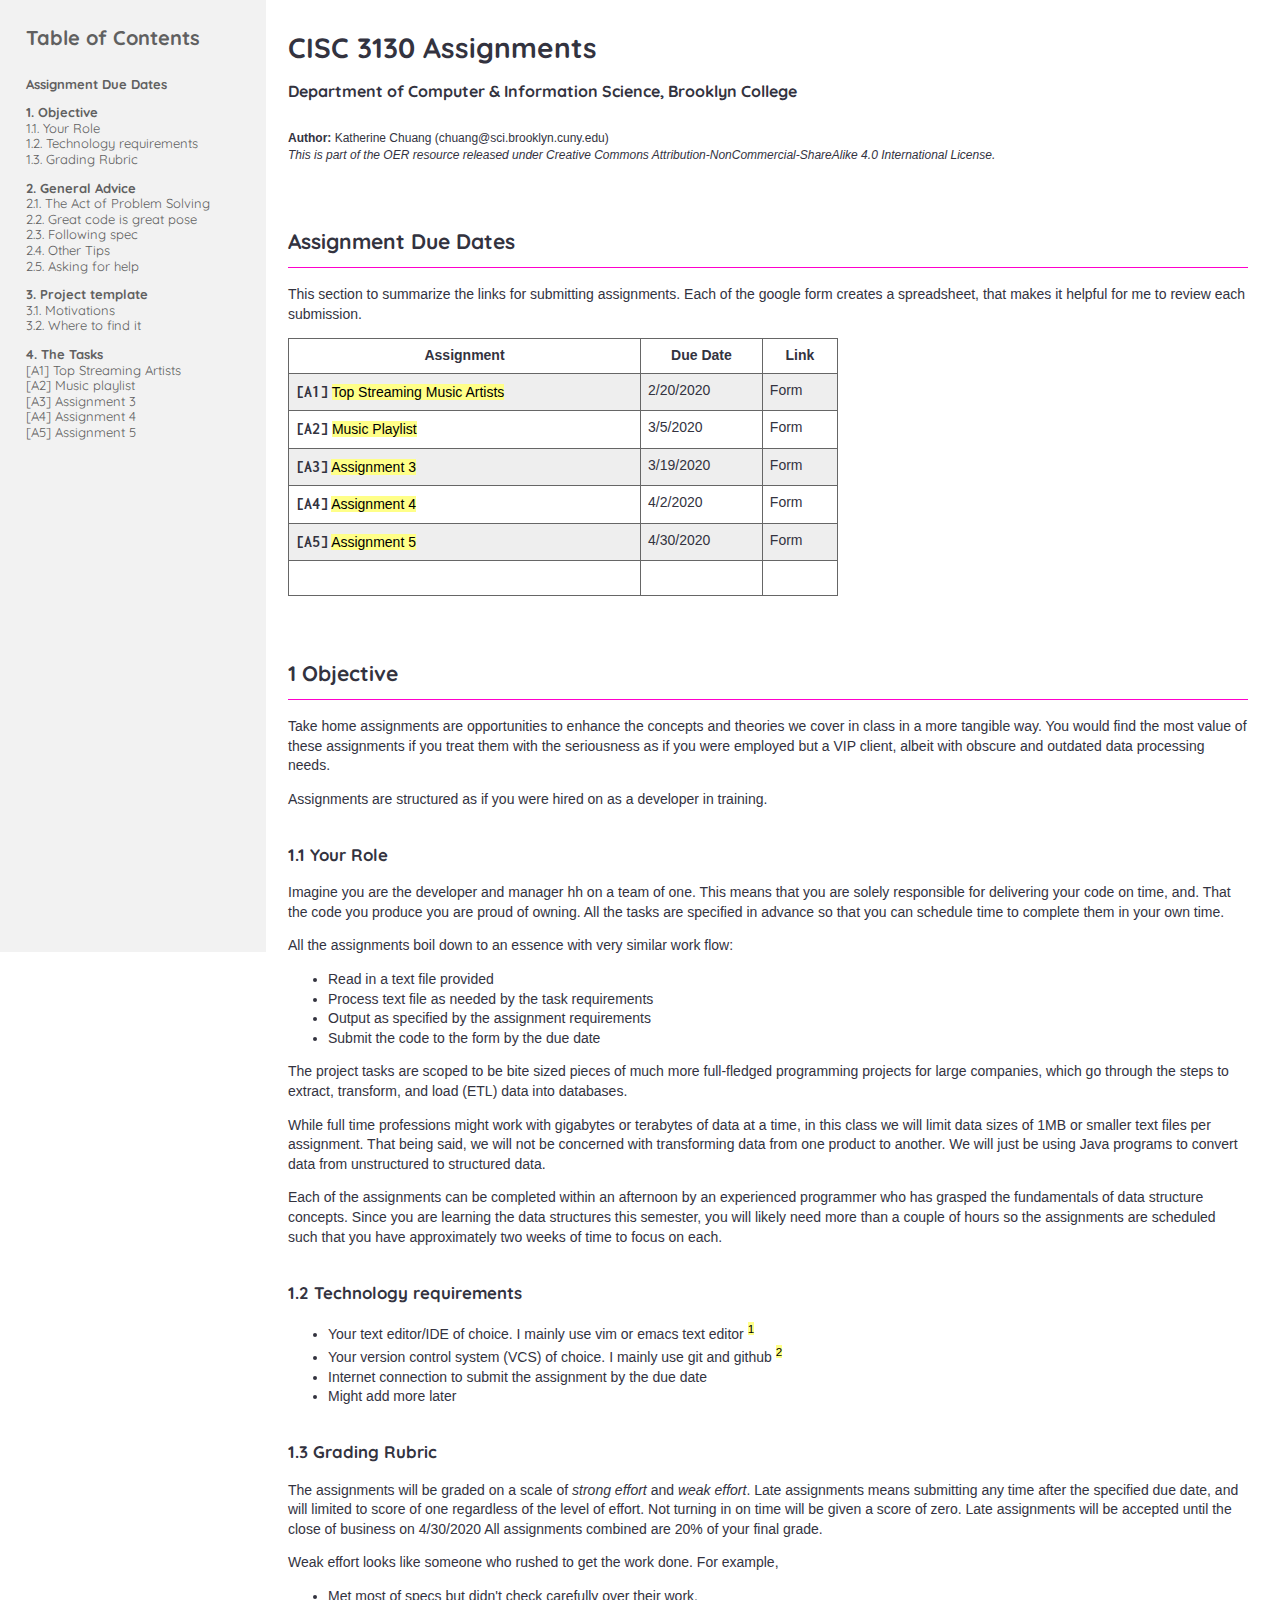
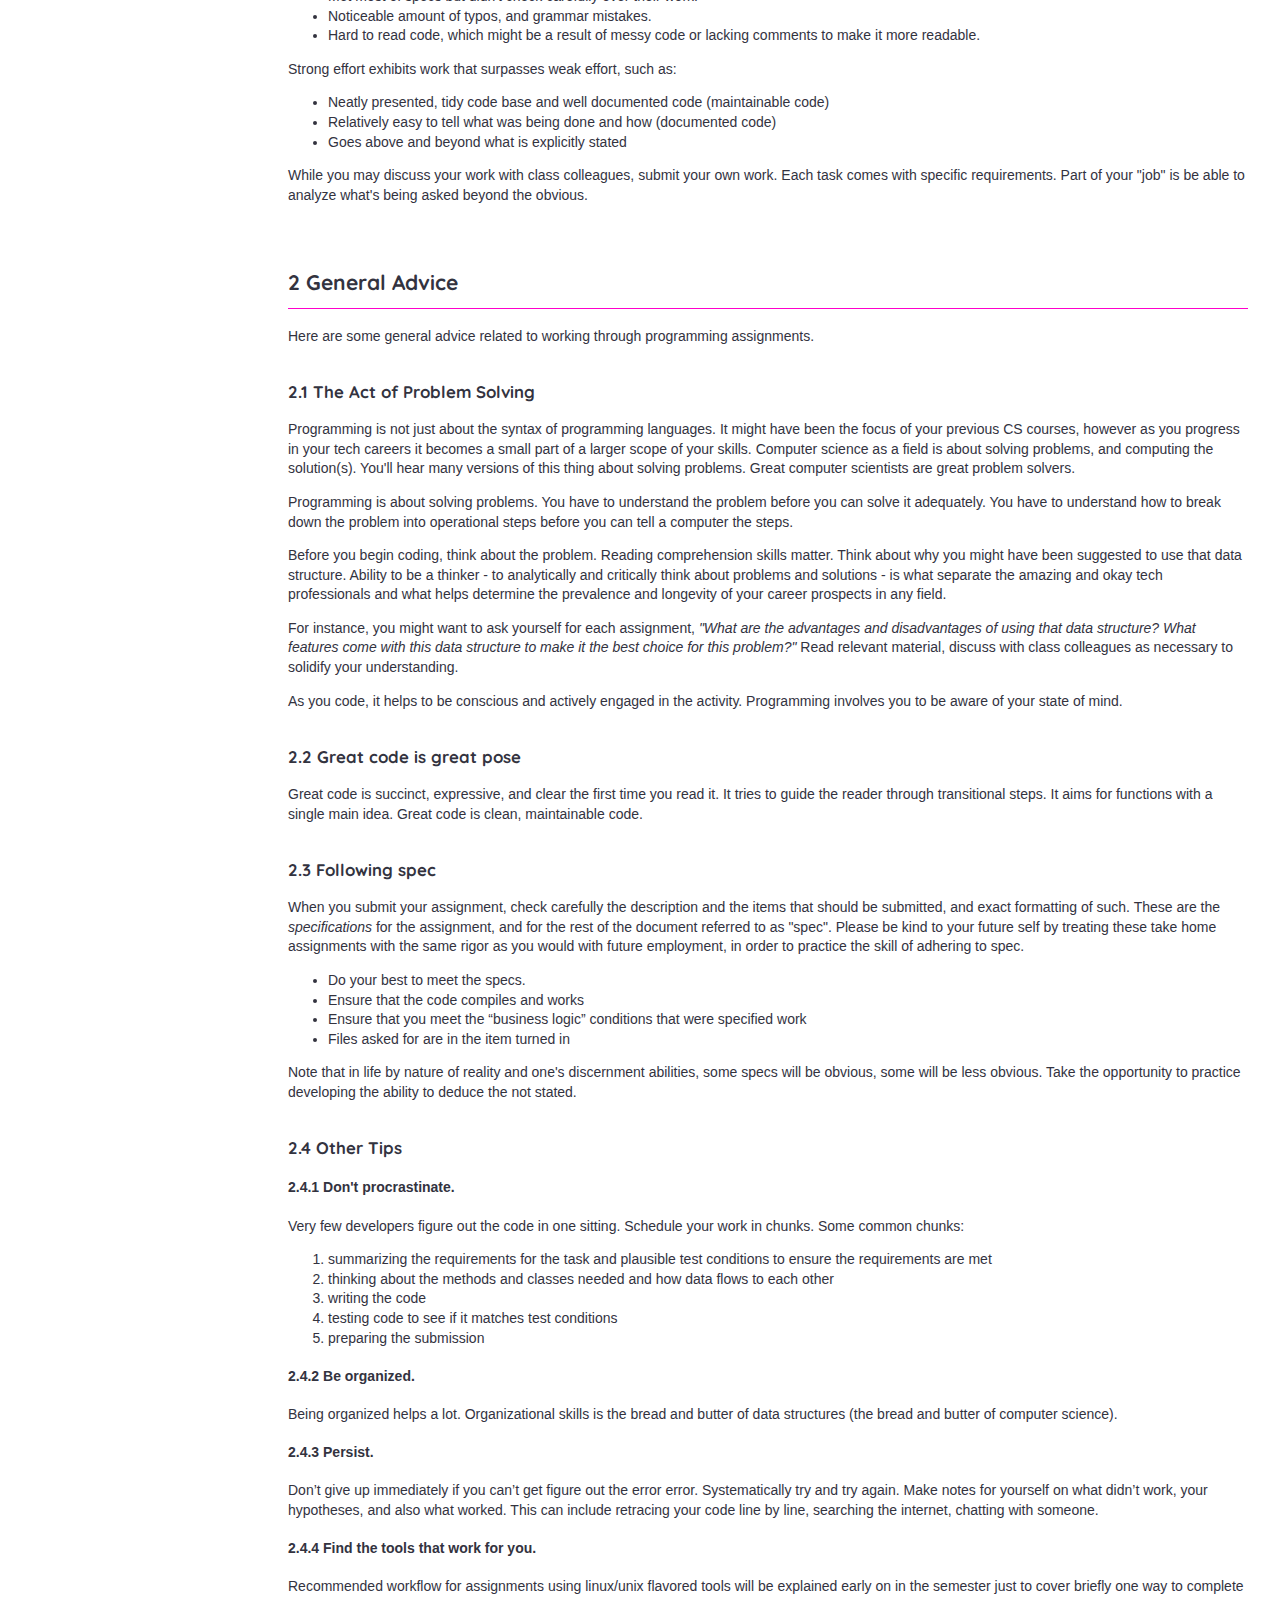
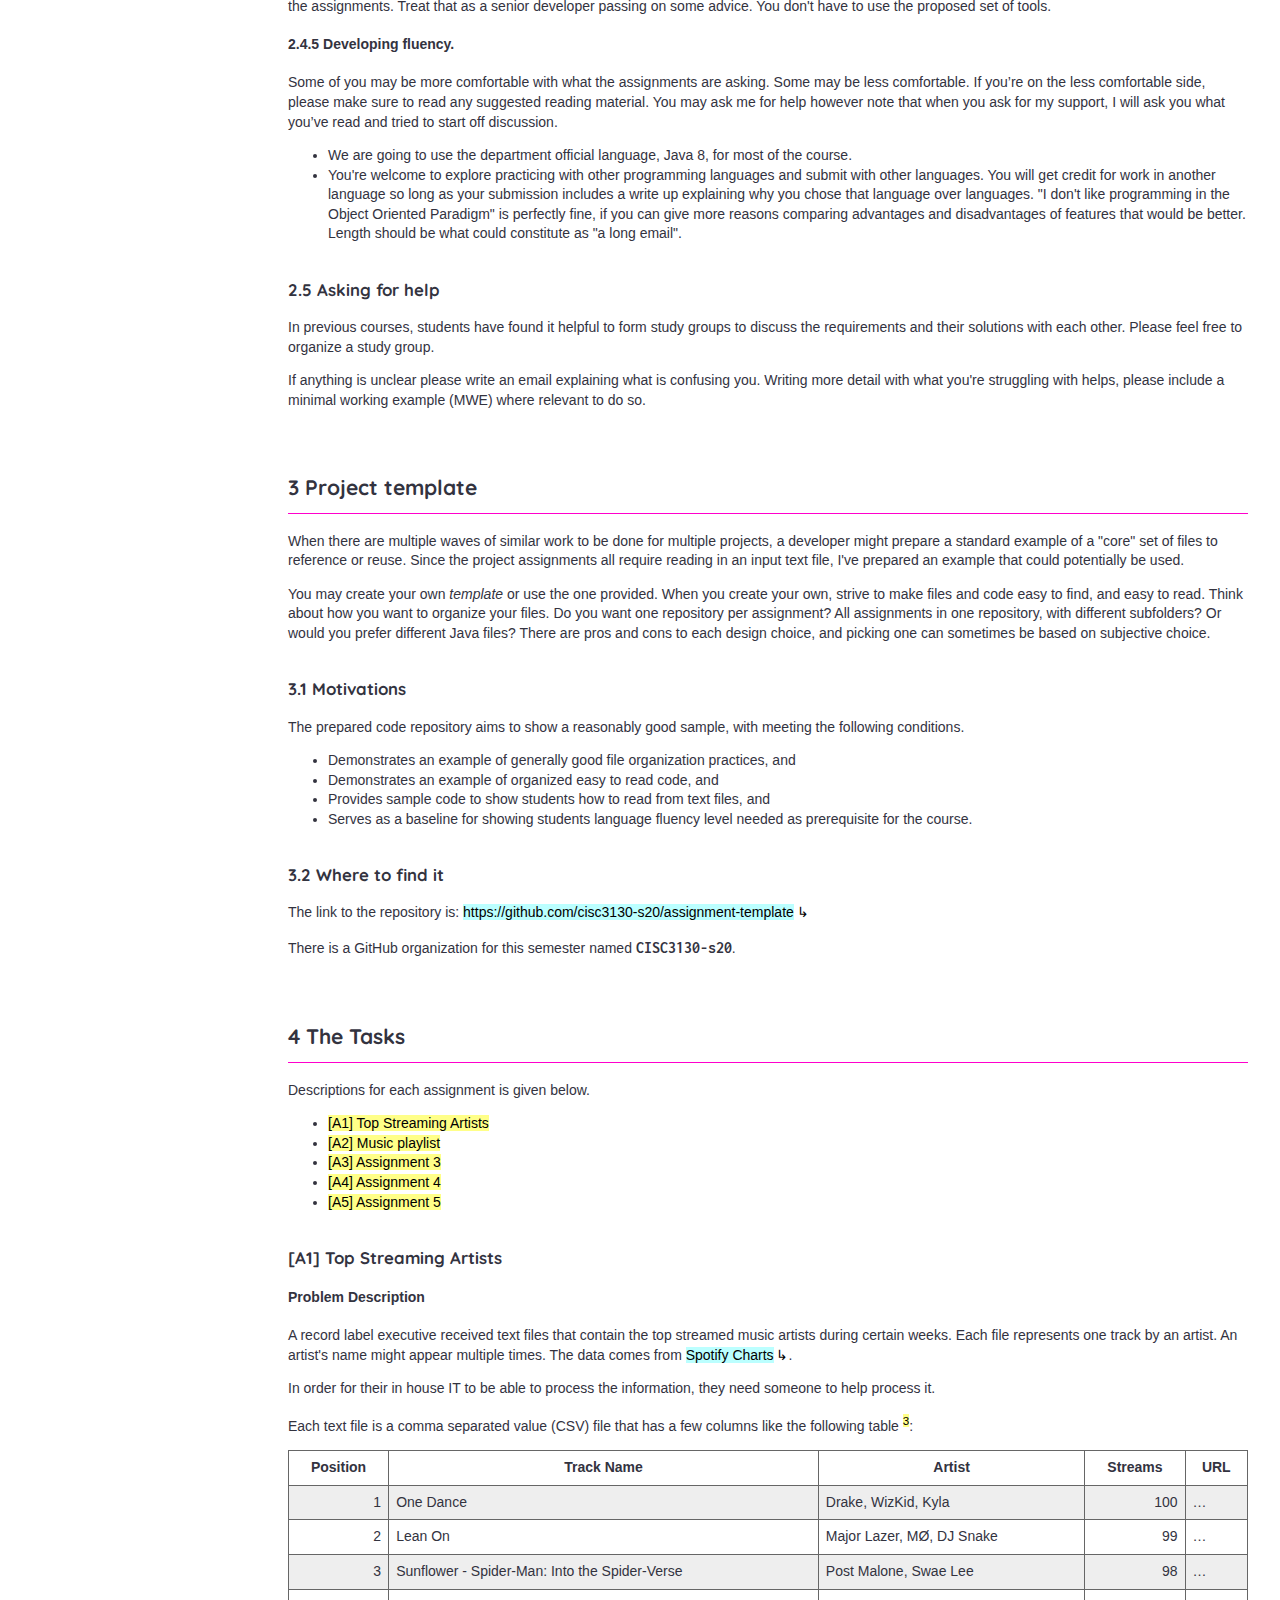
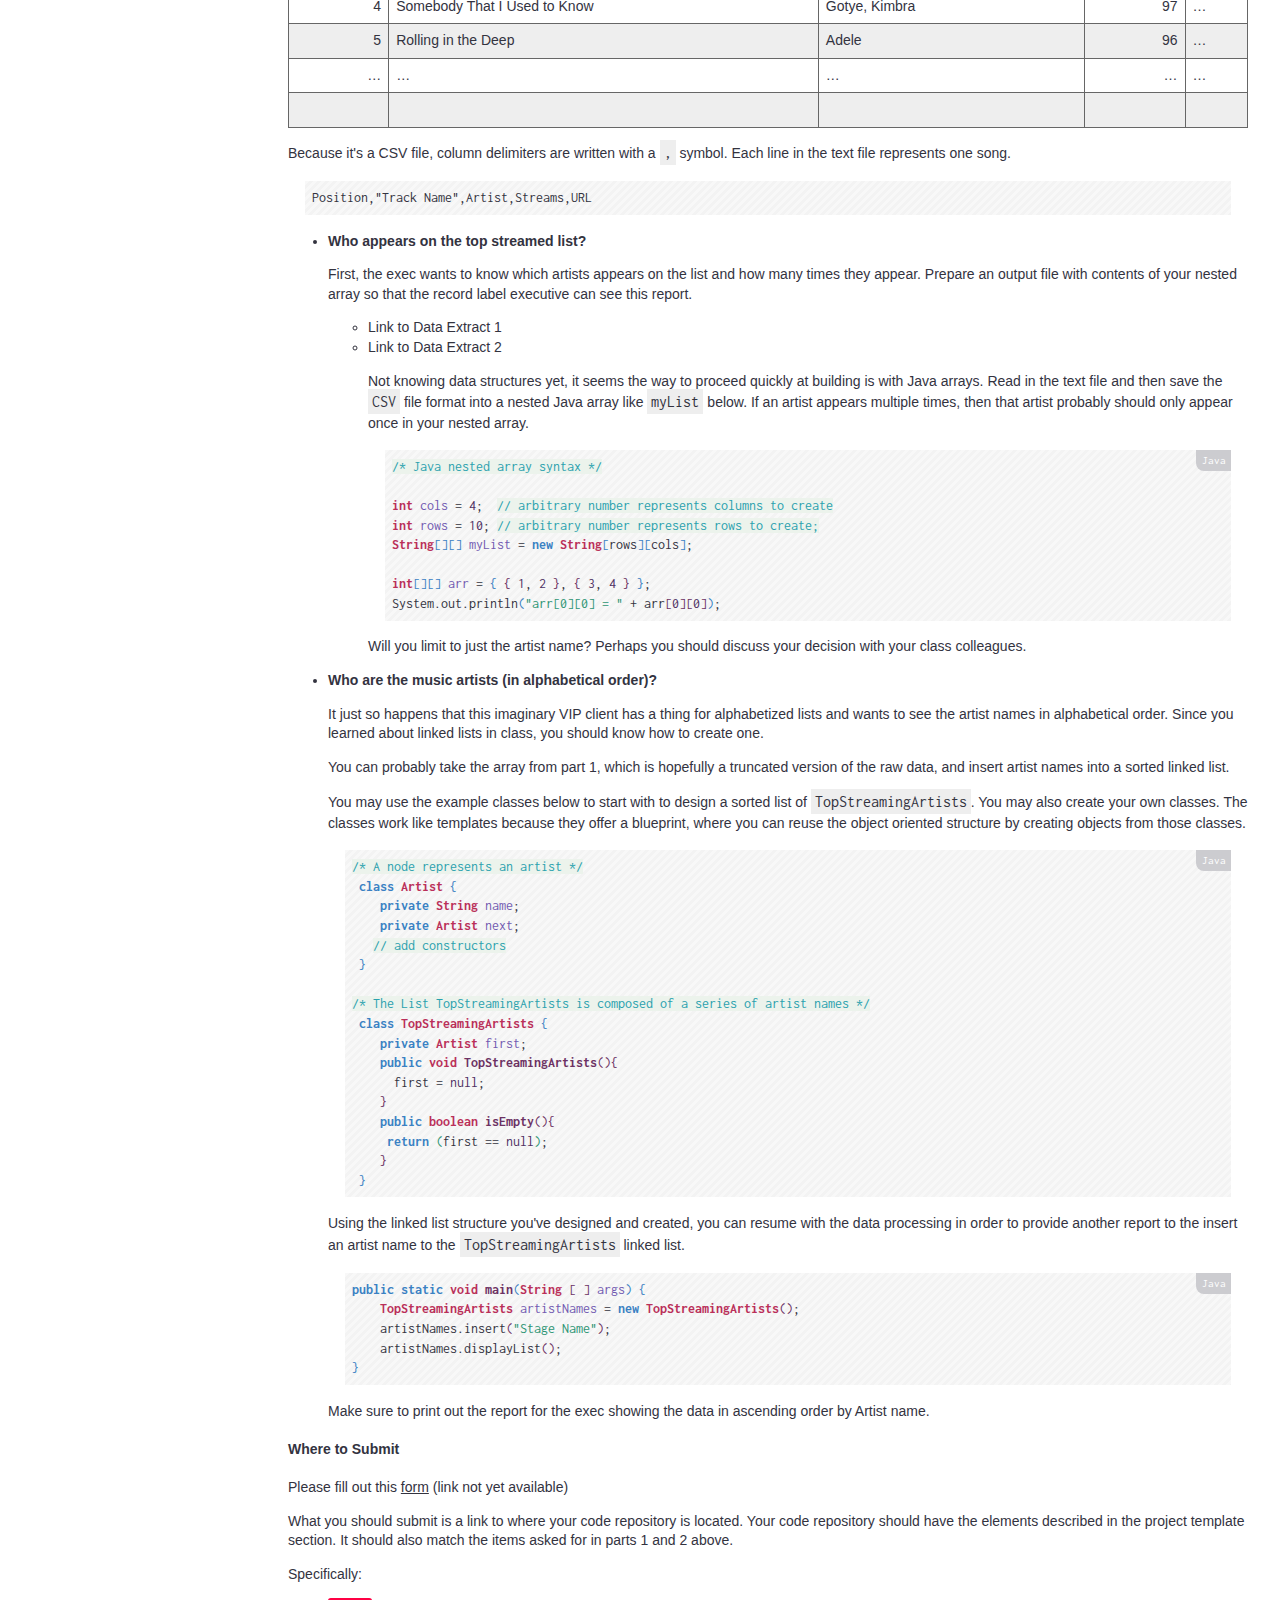
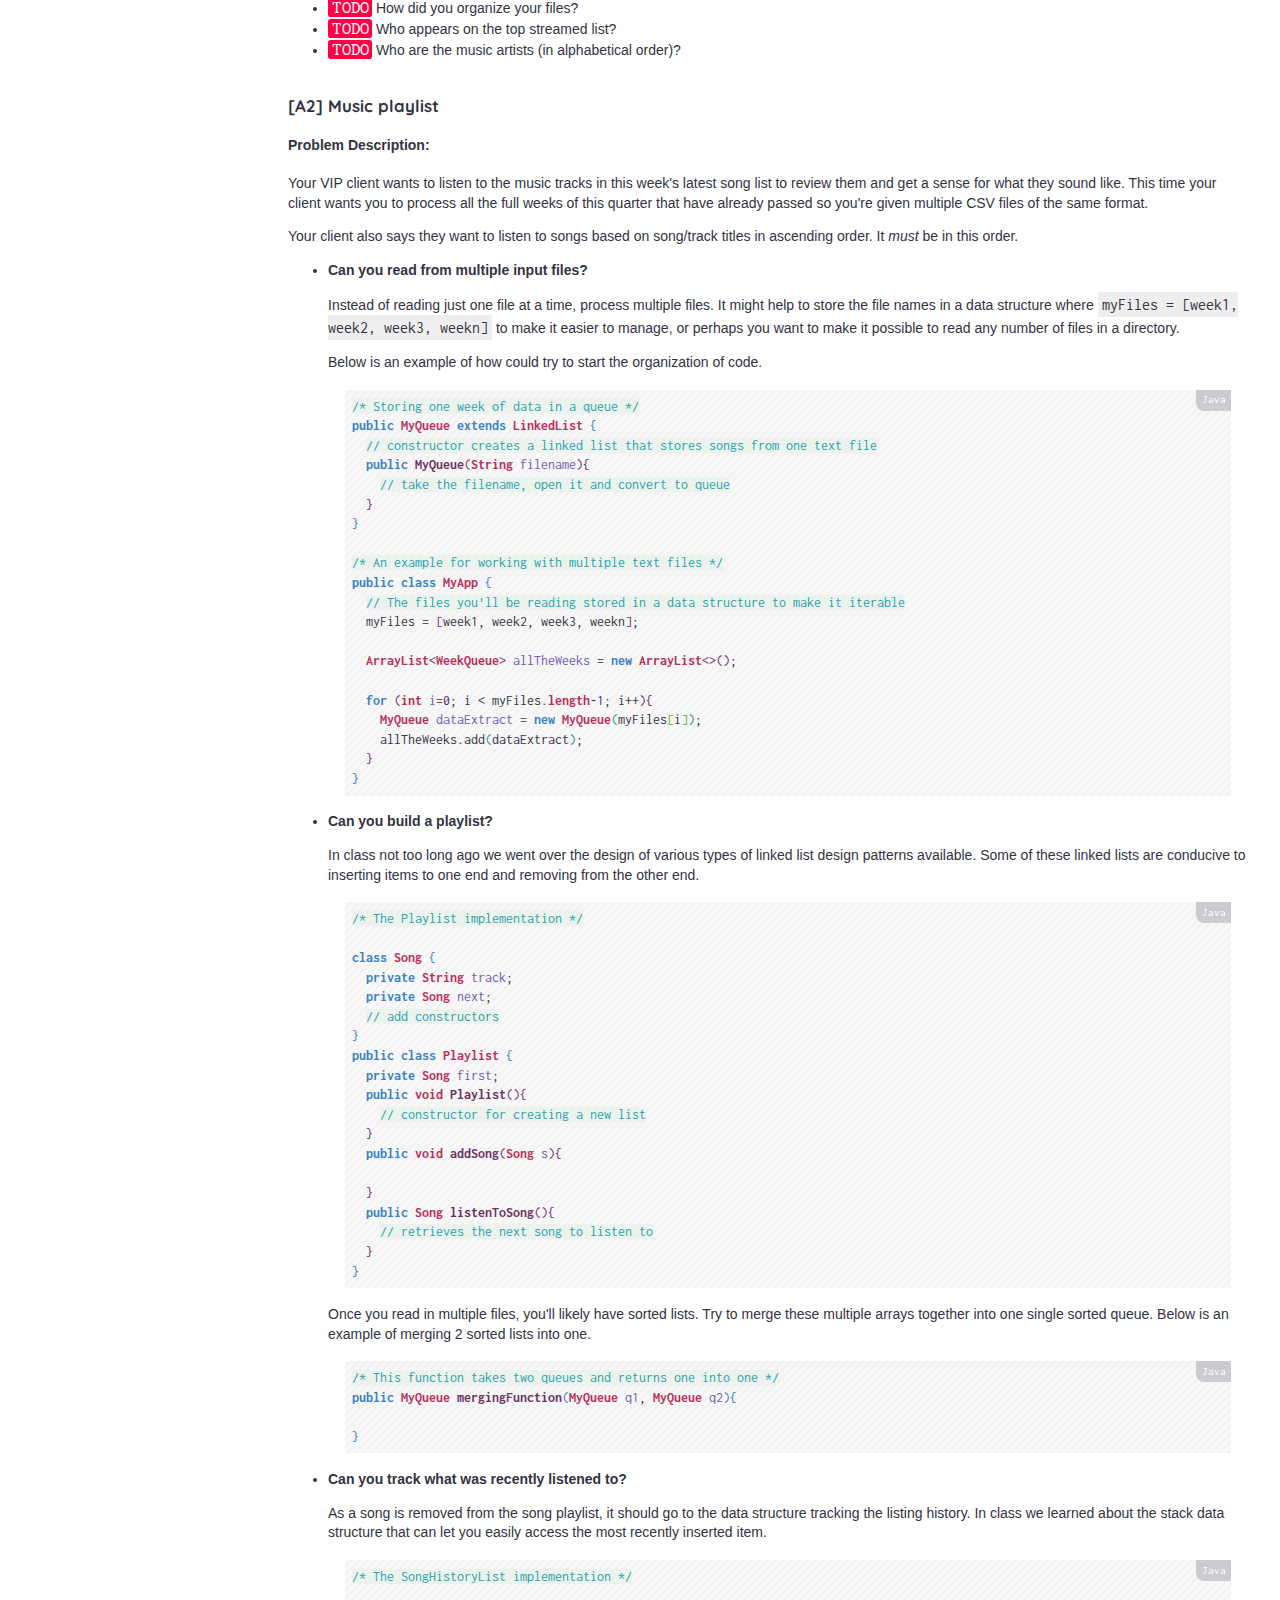
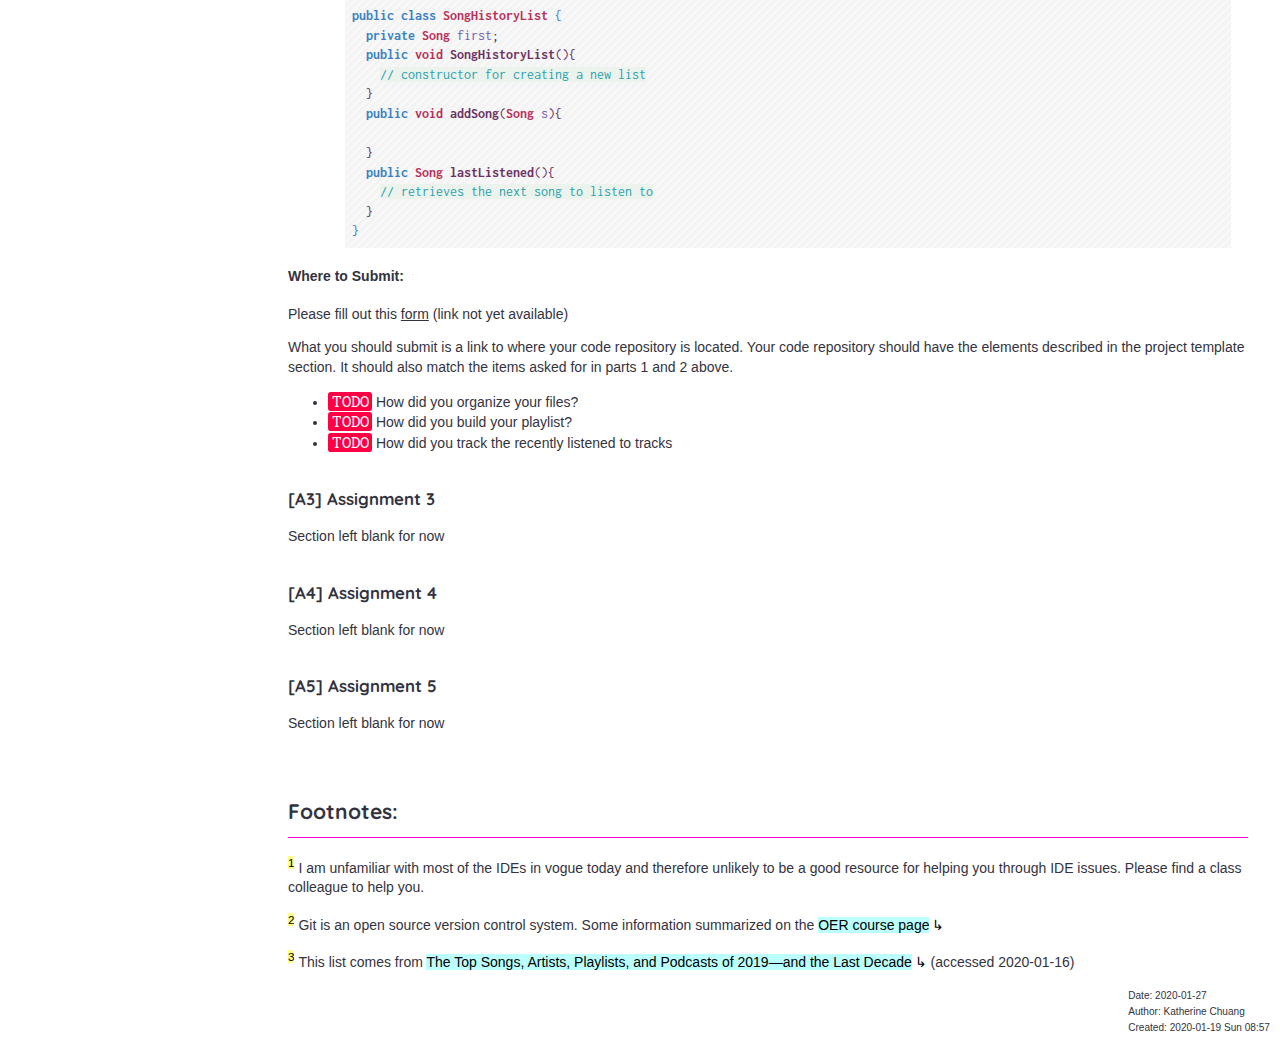
==== commit 9d1cb0a0: "Updates" ====
--- a/assignments/index.html
+++ b/assignments/index.html
@@ -3,7 +3,7 @@
 "http://www.w3.org/TR/xhtml1/DTD/xhtml1-strict.dtd">
 <html xmlns="http://www.w3.org/1999/xhtml" lang="en" xml:lang="en">
 <head>
-<!-- 2020-01-17 Fri 19:57 -->
+<!-- 2020-01-19 Sun 08:57 -->
 <meta http-equiv="Content-Type" content="text/html;charset=utf-8" />
 <meta name="viewport" content="width=device-width, initial-scale=1" />
 <title>CISC 3130 Assignments</title>
@@ -182,7 +182,7 @@
   .org-svg { width: 90%; }
   /*]]>*/-->
 </style>
-<link href="http://fonts.googleapis.com/css?family=Roboto+Slab:400,700|Inconsolata:400,700" rel="stylesheet" type="text/css" />
+<link href="http://fonts.googleapis.com/css?family=Quicksand:400,700|Roboto+Slab:400,700|Inconsolata:400,700" rel="stylesheet" type="text/css" />
 <link href="spec-style.css" rel="stylesheet" type="text/css" />
 <script type="text/javascript">
 /*
@@ -241,47 +241,54 @@
 <h2>Table of Contents</h2>
 <div id="text-table-of-contents">
 <ul>
-<li><a href="#org572a3e9">1. Tentative Due Dates</a></li>
-<li><a href="#org27b8d1a">2. Objective</a>
+<li><a href="#org22be7a1">Assignment Due Dates</a></li>
+<li><a href="#org0062801">1. Objective</a>
 <ul>
-<li><a href="#org1410b24">2.1. Your Role</a></li>
-<li><a href="#orgc3a58c7">2.2. Technology requirements</a></li>
-<li><a href="#orge543fce">2.3. Grading Rubric</a></li>
-</ul>
-</li>
-<li><a href="#orgf452b25">3. General Advice</a>
+<li><a href="#org69506cf">1.1. Your Role</a></li>
+<li><a href="#org0c3018e">1.2. Technology requirements</a></li>
+<li><a href="#orgb868968">1.3. Grading Rubric</a></li>
+</ul>
+</li>
+<li><a href="#org3e36041">2. General Advice</a>
 <ul>
-<li><a href="#org780fba6">3.1. The Act of Problem Solving</a></li>
-<li><a href="#orgb001042">3.2. Great code reads like great pose</a></li>
-<li><a href="#orgf87c137">3.3. Following spec</a></li>
-<li><a href="#org1bc435f">3.4. Other Tips</a>
+<li><a href="#org0e7b1c3">2.1. The Act of Problem Solving</a></li>
+<li><a href="#orgd3f2228">2.2. Great code is great pose</a></li>
+<li><a href="#org6dae120">2.3. Following spec</a></li>
+<li><a href="#org262a888">2.4. Other Tips</a>
 <ul>
-<li><a href="#orgae1c2ea">3.4.1. Don't procrastinate.</a></li>
-<li><a href="#orgc678dfc">3.4.2. Be organized.</a></li>
-<li><a href="#orgfaefcc5">3.4.3. Persist.</a></li>
-<li><a href="#orgf127762">3.4.4. Find the tools that work for you.</a></li>
-<li><a href="#orgd6b9b1b">3.4.5. Developing fluency.</a></li>
-</ul>
-</li>
-</ul>
-</li>
-<li><a href="#orga8048a8">4. Project template</a>
+<li><a href="#org5b8b5cc">2.4.1. Don't procrastinate.</a></li>
+<li><a href="#org340bb36">2.4.2. Be organized.</a></li>
+<li><a href="#orgf4a245d">2.4.3. Persist.</a></li>
+<li><a href="#org3235405">2.4.4. Find the tools that work for you.</a></li>
+<li><a href="#org9d4e837">2.4.5. Developing fluency.</a></li>
+</ul>
+</li>
+<li><a href="#help">2.5. Asking for help</a></li>
+</ul>
+</li>
+<li><a href="#orgd20ed90">3. Project template</a>
 <ul>
-<li><a href="#orgce9dba8">4.1. Motivations</a></li>
-<li><a href="#org401ec85">4.2. Where to find it</a></li>
-</ul>
-</li>
-<li><a href="#orgbab3ec2">5. The Tasks</a>
+<li><a href="#org1dd6407">3.1. Motivations</a></li>
+<li><a href="#org964c0ac">3.2. Where to find it</a></li>
+</ul>
+</li>
+<li><a href="#orgf1d64cd">4. The Tasks</a>
 <ul>
-<li><a href="#a1">5.1. [A1] Top Streaming Music Artists</a>
+<li><a href="#a1">[A1] Top Streaming Artists</a>
 <ul>
-<li><a href="#orga38b0df">5.1.1. Where to Submit:</a></li>
-</ul>
-</li>
-<li><a href="#a2">5.2. [A2] Music playlist</a></li>
-<li><a href="#a3">5.3. [A3]</a></li>
-<li><a href="#a4">5.4. [A4]</a></li>
-<li><a href="#a5">5.5. [A5]</a></li>
+<li><a href="#org80a500f">Problem Description</a></li>
+<li><a href="#org3f57fe0">Where to Submit</a></li>
+</ul>
+</li>
+<li><a href="#a2">[A2] Music playlist</a>
+<ul>
+<li><a href="#org4805461">Problem Description:</a></li>
+<li><a href="#org068ff9e">Where to Submit:</a></li>
+</ul>
+</li>
+<li><a href="#a3">[A3]  Assignment 3</a></li>
+<li><a href="#a4">[A4] Assignment 4</a></li>
+<li><a href="#a5">[A5] Assignment 5</a></li>
 </ul>
 </li>
 </ul>
@@ -289,16 +296,17 @@
 </div>
 <div class="outline-2" id="meta" style="font-size:12px">
 <p>
-<b>Author:</b> Katherine Chuang (chuang@sci.brooklyn.cuny.edu) <br />
-<b>Last updated:</b> 2020-01-17 19:57:27
-</p>
-</div>
-
-<div id="outline-container-org572a3e9" class="outline-2">
-<h2 id="org572a3e9"><span class="section-number-2">1</span> Tentative Due Dates</h2>
-<div class="outline-text-2" id="text-1">
-<p>
-This section to summarize the links to submit assignments.
+<b>Author:</b> Katherine Chuang (chuang@sci.brooklyn.cuny.edu)<br />
+<i>This is part of the OER resource released under Creative Commons Attribution-NonCommercial-ShareAlike 4.0 International License.</i>
+</p>
+</div>
+
+
+<div id="outline-container-org22be7a1" class="outline-2">
+<h2 id="org22be7a1">Assignment Due Dates</h2>
+<div class="outline-text-2" id="text-org22be7a1">
+<p>
+This section to summarize the links for submitting assignments. Each of the google form creates a spreadsheet, that makes it helpful for me to review each submission.
 </p>
 
 <div style="width:550px;text-align:left;">
@@ -321,32 +329,38 @@
 </thead>
 <tbody>
 <tr>
-<td class="org-left"><code>[A1]</code> Top Streaming Music Artists</td>
+<td class="org-left"><code>[A1]</code> <a href="#a1">Top Streaming Music Artists</a></td>
 <td class="org-left">2/20/2020</td>
+<td class="org-left">Form</td>
+</tr>
+
+<tr>
+<td class="org-left"><code>[A2]</code> <a href="#a2">Music Playlist</a></td>
+<td class="org-left">3/5/2020</td>
+<td class="org-left">Form</td>
+</tr>
+
+<tr>
+<td class="org-left"><code>[A3]</code> <a href="#a3">Assignment 3</a></td>
+<td class="org-left">3/19/2020</td>
+<td class="org-left">Form</td>
+</tr>
+
+<tr>
+<td class="org-left"><code>[A4]</code> <a href="#a4">Assignment 4</a></td>
+<td class="org-left">4/2/2020</td>
+<td class="org-left">Form</td>
+</tr>
+
+<tr>
+<td class="org-left"><code>[A5]</code> <a href="#a5">Assignment 5</a></td>
+<td class="org-left">4/30/2020</td>
+<td class="org-left">Form</td>
+</tr>
+
+<tr>
 <td class="org-left">&#xa0;</td>
-</tr>
-
-<tr>
-<td class="org-left"><code>[A2]</code> Music Playlist</td>
-<td class="org-left">3/5/2020</td>
 <td class="org-left">&#xa0;</td>
-</tr>
-
-<tr>
-<td class="org-left"><code>[A3]</code></td>
-<td class="org-left">3/19/2020</td>
-<td class="org-left">&#xa0;</td>
-</tr>
-
-<tr>
-<td class="org-left"><code>[A4]</code></td>
-<td class="org-left">4/2/2020</td>
-<td class="org-left">&#xa0;</td>
-</tr>
-
-<tr>
-<td class="org-left"><code>[A5]</code></td>
-<td class="org-left">4/30/2020</td>
 <td class="org-left">&#xa0;</td>
 </tr>
 </tbody>
@@ -355,11 +369,9 @@
 </div>
 </div>
 
-
-
-<div id="outline-container-org27b8d1a" class="outline-2">
-<h2 id="org27b8d1a"><span class="section-number-2">2</span> Objective</h2>
-<div class="outline-text-2" id="text-2">
+<div id="outline-container-org0062801" class="outline-2">
+<h2 id="org0062801"><span class="section-number-2">1</span> Objective</h2>
+<div class="outline-text-2" id="text-1">
 <p>
 Take home assignments are opportunities to enhance the concepts and theories we cover in class in a more tangible way. You would find the most value of these assignments if you treat them with the seriousness as if you were employed but a VIP client, albeit with obscure and outdated data processing needs.
 </p>
@@ -369,9 +381,9 @@
 </p>
 </div>
 
-<div id="outline-container-org1410b24" class="outline-3">
-<h3 id="org1410b24"><span class="section-number-3">2.1</span> Your Role</h3>
-<div class="outline-text-3" id="text-2-1">
+<div id="outline-container-org69506cf" class="outline-3">
+<h3 id="org69506cf"><span class="section-number-3">1.1</span> Your Role</h3>
+<div class="outline-text-3" id="text-1-1">
 <p>
 Imagine you are the developer and manager hh
 on a team of one. This means that you are solely responsible for delivering your code on time, and. That the code you produce you are
@@ -403,9 +415,9 @@
 </div>
 </div>
 
-<div id="outline-container-orgc3a58c7" class="outline-3">
-<h3 id="orgc3a58c7"><span class="section-number-3">2.2</span> Technology requirements</h3>
-<div class="outline-text-3" id="text-2-2">
+<div id="outline-container-org0c3018e" class="outline-3">
+<h3 id="org0c3018e"><span class="section-number-3">1.2</span> Technology requirements</h3>
+<div class="outline-text-3" id="text-1-2">
 <ul class="org-ul">
 <li>Your text editor/IDE of choice. I mainly use vim or emacs text editor <sup><a id="fnr.1" class="footref" href="#fn.1">1</a></sup></li>
 <li>Your version control system (VCS) of choice. I mainly use git and github <sup><a id="fnr.2" class="footref" href="#fn.2">2</a></sup></li>
@@ -415,9 +427,9 @@
 </div>
 </div>
 
-<div id="outline-container-orge543fce" class="outline-3">
-<h3 id="orge543fce"><span class="section-number-3">2.3</span> Grading Rubric</h3>
-<div class="outline-text-3" id="text-2-3">
+<div id="outline-container-orgb868968" class="outline-3">
+<h3 id="orgb868968"><span class="section-number-3">1.3</span> Grading Rubric</h3>
+<div class="outline-text-3" id="text-1-3">
 <p>
 The assignments will be graded on a scale of <i>strong effort</i> and <i>weak effort</i>. Late assignments means submitting any time after the specified due date, and will limited to score of one regardless of the level of effort. Not turning in on time will be given a score of zero. Late assignments will be accepted until the close of business on 4/30/2020 All assignments combined are 20% of your final grade.
 </p>
@@ -449,17 +461,17 @@
 </div>
 </div>
 
-<div id="outline-container-orgf452b25" class="outline-2">
-<h2 id="orgf452b25"><span class="section-number-2">3</span> General Advice</h2>
-<div class="outline-text-2" id="text-3">
+<div id="outline-container-org3e36041" class="outline-2">
+<h2 id="org3e36041"><span class="section-number-2">2</span> General Advice</h2>
+<div class="outline-text-2" id="text-2">
 <p>
 Here are some general advice related to working through programming assignments.
 </p>
 </div>
 
-<div id="outline-container-org780fba6" class="outline-3">
-<h3 id="org780fba6"><span class="section-number-3">3.1</span> The Act of Problem Solving</h3>
-<div class="outline-text-3" id="text-3-1">
+<div id="outline-container-org0e7b1c3" class="outline-3">
+<h3 id="org0e7b1c3"><span class="section-number-3">2.1</span> The Act of Problem Solving</h3>
+<div class="outline-text-3" id="text-2-1">
 <p>
 Programming is not just about the syntax of programming languages. It might have been the focus of your previous CS courses, however as you progress in your tech careers it becomes a small part of a larger scope of your skills.  Computer science as a field is about solving problems, and computing the solution(s). You'll hear many versions of this thing about solving problems. Great computer scientists are great problem solvers.
 </p>
@@ -482,18 +494,18 @@
 </div>
 </div>
 
-<div id="outline-container-orgb001042" class="outline-3">
-<h3 id="orgb001042"><span class="section-number-3">3.2</span> Great code reads like great pose</h3>
-<div class="outline-text-3" id="text-3-2">
+<div id="outline-container-orgd3f2228" class="outline-3">
+<h3 id="orgd3f2228"><span class="section-number-3">2.2</span> Great code is great pose</h3>
+<div class="outline-text-3" id="text-2-2">
 <p>
 Great code is succinct, expressive, and clear the first time you read it. It tries to guide the reader through transitional steps. It aims for functions with a single main idea. Great code is clean, maintainable code.
 </p>
 </div>
 </div>
 
-<div id="outline-container-orgf87c137" class="outline-3">
-<h3 id="orgf87c137"><span class="section-number-3">3.3</span> Following spec</h3>
-<div class="outline-text-3" id="text-3-3">
+<div id="outline-container-org6dae120" class="outline-3">
+<h3 id="org6dae120"><span class="section-number-3">2.3</span> Following spec</h3>
+<div class="outline-text-3" id="text-2-3">
 <p>
 When you submit your assignment, check carefully the description and the items that should be submitted, and exact formatting of such. These are the <i>specifications</i> for the assignment, and for the rest of the document referred to as "spec". Please be kind to your future self by treating these take home assignments with the same rigor as you would with future employment, in order to practice the skill of adhering to spec.
 </p>
@@ -511,52 +523,52 @@
 </div>
 </div>
 
-<div id="outline-container-org1bc435f" class="outline-3">
-<h3 id="org1bc435f"><span class="section-number-3">3.4</span> Other Tips</h3>
-<div class="outline-text-3" id="text-3-4">
-</div>
-<div id="outline-container-orgae1c2ea" class="outline-4">
-<h4 id="orgae1c2ea"><span class="section-number-4">3.4.1</span> Don't procrastinate.</h4>
-<div class="outline-text-4" id="text-3-4-1">
+<div id="outline-container-org262a888" class="outline-3">
+<h3 id="org262a888"><span class="section-number-3">2.4</span> Other Tips</h3>
+<div class="outline-text-3" id="text-2-4">
+</div>
+<div id="outline-container-org5b8b5cc" class="outline-4">
+<h4 id="org5b8b5cc"><span class="section-number-4">2.4.1</span> Don't procrastinate.</h4>
+<div class="outline-text-4" id="text-2-4-1">
 <p>
 Very few developers figure out the code in one sitting. Schedule your work in chunks. Some common chunks:
 </p>
 </div>
 <ol class="org-ol">
-<li><a id="orga5ee723"></a>summarizing the requirements for the task and plausible test conditions to ensure the requirements are met<br /></li>
-<li><a id="org36d92ca"></a>thinking about the methods and classes needed and how data flows to each other<br /></li>
-<li><a id="org3946d70"></a>writing the code<br /></li>
-<li><a id="org993cf1f"></a>testing code to see if it matches test conditions<br /></li>
-<li><a id="orgee6f00d"></a>preparing the submission<br /></li>
+<li><a id="orgdee17a2"></a>summarizing the requirements for the task and plausible test conditions to ensure the requirements are met<br /></li>
+<li><a id="org17733eb"></a>thinking about the methods and classes needed and how data flows to each other<br /></li>
+<li><a id="org3b66779"></a>writing the code<br /></li>
+<li><a id="org352b0aa"></a>testing code to see if it matches test conditions<br /></li>
+<li><a id="org4c486d6"></a>preparing the submission<br /></li>
 </ol>
 </div>
-<div id="outline-container-orgc678dfc" class="outline-4">
-<h4 id="orgc678dfc"><span class="section-number-4">3.4.2</span> Be organized.</h4>
-<div class="outline-text-4" id="text-3-4-2">
+<div id="outline-container-org340bb36" class="outline-4">
+<h4 id="org340bb36"><span class="section-number-4">2.4.2</span> Be organized.</h4>
+<div class="outline-text-4" id="text-2-4-2">
 <p>
 Being organized helps a lot. Organizational skills is the bread and butter of data structures (the bread and butter of computer science).
 </p>
 </div>
 </div>
-<div id="outline-container-orgfaefcc5" class="outline-4">
-<h4 id="orgfaefcc5"><span class="section-number-4">3.4.3</span> Persist.</h4>
-<div class="outline-text-4" id="text-3-4-3">
+<div id="outline-container-orgf4a245d" class="outline-4">
+<h4 id="orgf4a245d"><span class="section-number-4">2.4.3</span> Persist.</h4>
+<div class="outline-text-4" id="text-2-4-3">
 <p>
 Don’t give up immediately if you can’t get figure out the error error. Systematically try and try again. Make notes for yourself on what didn’t work, your hypotheses, and also what worked. This can include retracing your code line by line, searching the internet, chatting with someone.
 </p>
 </div>
 </div>
-<div id="outline-container-orgf127762" class="outline-4">
-<h4 id="orgf127762"><span class="section-number-4">3.4.4</span> Find the tools that work for you.</h4>
-<div class="outline-text-4" id="text-3-4-4">
+<div id="outline-container-org3235405" class="outline-4">
+<h4 id="org3235405"><span class="section-number-4">2.4.4</span> Find the tools that work for you.</h4>
+<div class="outline-text-4" id="text-2-4-4">
 <p>
 Recommended workflow for assignments using linux/unix flavored tools will be explained early on in the semester just to cover briefly one way to complete the assignments. Treat that as a senior developer passing on some advice. You don't have to use the proposed set of tools.
 </p>
 </div>
 </div>
-<div id="outline-container-orgd6b9b1b" class="outline-4">
-<h4 id="orgd6b9b1b"><span class="section-number-4">3.4.5</span> Developing fluency.</h4>
-<div class="outline-text-4" id="text-3-4-5">
+<div id="outline-container-org9d4e837" class="outline-4">
+<h4 id="org9d4e837"><span class="section-number-4">2.4.5</span> Developing fluency.</h4>
+<div class="outline-text-4" id="text-2-4-5">
 <p>
 Some of you may be more comfortable with what the assignments are asking. Some may be less comfortable. If you’re on the less comfortable side, please make sure to read any suggested reading material. You may ask me for help however note that when you ask for my support, I will ask you what you’ve read and tried to start off discussion.
 </p>
@@ -569,13 +581,25 @@
 </div>
 </div>
 </div>
-</div>
-
-
-
-<div id="outline-container-orga8048a8" class="outline-2">
-<h2 id="orga8048a8"><span class="section-number-2">4</span> Project template</h2>
-<div class="outline-text-2" id="text-4">
+
+
+<div id="outline-container-orgae8b523" class="outline-3">
+<h3 id="help"><a id="orgae8b523"></a><span class="section-number-3">2.5</span> Asking for help</h3>
+<div class="outline-text-3" id="text-help">
+<p>
+In previous courses, students have found it helpful to form study groups to discuss the requirements and their solutions with each other. Please feel free to organize a study group.
+</p>
+
+<p>
+If anything is unclear please write an email explaining what is confusing you. Writing more detail with what you're struggling with helps, please include a minimal working example (MWE) where relevant to do so.
+</p>
+</div>
+</div>
+</div>
+
+<div id="outline-container-orgd20ed90" class="outline-2">
+<h2 id="orgd20ed90"><span class="section-number-2">3</span> Project template</h2>
+<div class="outline-text-2" id="text-3">
 <p>
 When there are multiple waves of similar work to be done for multiple projects, a developer might prepare a standard example of a "core" set of files to reference or reuse. Since the project assignments all require reading in an input text file, I've prepared an example that could potentially be used.
 </p>
@@ -585,9 +609,9 @@
 </p>
 </div>
 
-<div id="outline-container-orgce9dba8" class="outline-3">
-<h3 id="orgce9dba8"><span class="section-number-3">4.1</span> Motivations</h3>
-<div class="outline-text-3" id="text-4-1">
+<div id="outline-container-org1dd6407" class="outline-3">
+<h3 id="org1dd6407"><span class="section-number-3">3.1</span> Motivations</h3>
+<div class="outline-text-3" id="text-3-1">
 <p>
 The prepared code repository aims to show a reasonably good sample, with meeting the following conditions.
 </p>
@@ -601,9 +625,9 @@
 </div>
 </div>
 
-<div id="outline-container-org401ec85" class="outline-3">
-<h3 id="org401ec85"><span class="section-number-3">4.2</span> Where to find it</h3>
-<div class="outline-text-3" id="text-4-2">
+<div id="outline-container-org964c0ac" class="outline-3">
+<h3 id="org964c0ac"><span class="section-number-3">3.2</span> Where to find it</h3>
+<div class="outline-text-3" id="text-3-2">
 <p>
 The link to the repository is: <a href="https://github.com/cisc3130-s20/assignment-template">https://github.com/cisc3130-s20/assignment-template</a>
 </p>
@@ -615,51 +639,160 @@
 </div>
 </div>
 
-<div id="outline-container-orgbab3ec2" class="outline-2">
-<h2 id="orgbab3ec2"><span class="section-number-2">5</span> The Tasks</h2>
-<div class="outline-text-2" id="text-5">
+<div id="outline-container-orgf1d64cd" class="outline-2">
+<h2 id="orgf1d64cd"><span class="section-number-2">4</span> The Tasks</h2>
+<div class="outline-text-2" id="text-4">
 <p>
 Descriptions for each assignment is given below.
 </p>
-</div>
-
-<div id="outline-container-orgc676377" class="outline-3">
-<h3 id="a1"><a id="orgc676377"></a><span class="section-number-3">5.1</span> [A1] Top Streaming Music Artists</h3>
+<div id="text-table-of-contents">
+<ul>
+<li><a href="#a1">[A1] Top Streaming Artists</a></li>
+<li><a href="#a2">[A2] Music playlist</a></li>
+<li><a href="#a3">[A3]  Assignment 3</a></li>
+<li><a href="#a4">[A4] Assignment 4</a></li>
+<li><a href="#a5">[A5] Assignment 5</a></li>
+</ul>
+</div>
+</div>
+
+<div id="outline-container-org64dbcac" class="outline-3">
+<h3 id="a1"><a id="org64dbcac"></a>[A1] Top Streaming Artists</h3>
 <div class="outline-text-3" id="text-a1">
-<p>
-A record label executive received text files that contain the top streamed music artists on Spotify for certain weeks. Each file represents one track by an artist. An artist's name might appear multiple times.
+</div>
+
+<div id="outline-container-org80a500f" class="outline-4">
+<h4 id="org80a500f">Problem Description</h4>
+<div class="outline-text-4" id="text-org80a500f">
+<p>
+A record label executive received text files that contain the top streamed music artists during certain weeks. Each file represents one track by an artist. An artist's name might appear multiple times. The data comes from <a href="https://spotifycharts.com/">Spotify Charts</a>.
 </p>
 
 <p>
 In order for their in house IT to be able to process the information, they need someone to help process it.
 </p>
-</div>
-
-<ol class="org-ol">
-<li><a id="org66efda1"></a><b>Who appears on the top streamed list?</b><br />
-<div class="outline-text-5" id="text-5-1-0-1">
+
+<p>
+Each text file is a comma separated value (CSV) file that has a few columns like the following table <sup><a id="fnr.3" class="footref" href="#fn.3">3</a></sup>:
+</p>
+
+<table border="2" cellspacing="0" cellpadding="6" rules="groups" frame="hsides">
+
+
+<colgroup>
+<col  class="org-right" />
+
+<col  class="org-left" />
+
+<col  class="org-left" />
+
+<col  class="org-right" />
+
+<col  class="org-left" />
+</colgroup>
+<thead>
+<tr>
+<th scope="col" class="org-right">Position</th>
+<th scope="col" class="org-left">Track Name</th>
+<th scope="col" class="org-left">Artist</th>
+<th scope="col" class="org-right">Streams</th>
+<th scope="col" class="org-left">URL</th>
+</tr>
+</thead>
+<tbody>
+<tr>
+<td class="org-right">1</td>
+<td class="org-left">One Dance</td>
+<td class="org-left">Drake, WizKid, Kyla</td>
+<td class="org-right">100</td>
+<td class="org-left">&#x2026;</td>
+</tr>
+
+<tr>
+<td class="org-right">2</td>
+<td class="org-left">Lean On</td>
+<td class="org-left">Major Lazer, MØ, DJ Snake</td>
+<td class="org-right">99</td>
+<td class="org-left">&#x2026;</td>
+</tr>
+
+<tr>
+<td class="org-right">3</td>
+<td class="org-left">Sunflower - Spider-Man: Into the Spider-Verse</td>
+<td class="org-left">Post Malone, Swae Lee</td>
+<td class="org-right">98</td>
+<td class="org-left">&#x2026;</td>
+</tr>
+
+<tr>
+<td class="org-right">4</td>
+<td class="org-left">Somebody That I Used to Know</td>
+<td class="org-left">Gotye, Kimbra</td>
+<td class="org-right">97</td>
+<td class="org-left">&#x2026;</td>
+</tr>
+
+<tr>
+<td class="org-right">5</td>
+<td class="org-left">Rolling in the Deep</td>
+<td class="org-left">Adele</td>
+<td class="org-right">96</td>
+<td class="org-left">&#x2026;</td>
+</tr>
+
+<tr>
+<td class="org-right">&#x2026;</td>
+<td class="org-left">&#x2026;</td>
+<td class="org-left">&#x2026;</td>
+<td class="org-right">&#x2026;</td>
+<td class="org-left">&#x2026;</td>
+</tr>
+
+<tr>
+<td class="org-right">&#xa0;</td>
+<td class="org-left">&#xa0;</td>
+<td class="org-left">&#xa0;</td>
+<td class="org-right">&#xa0;</td>
+<td class="org-left">&#xa0;</td>
+</tr>
+</tbody>
+</table>
+
+<p>
+Because it's a CSV file, column delimiters are written with a <code>,</code> symbol. Each line in the text file represents one song.
+</p>
+
+<div class="org-src-container">
+<pre class="src src-CSV">Position,"Track Name",Artist,Streams,URL
+</pre>
+</div>
+</div>
+
+<ul class="org-ul">
+<li><a id="org8fb87ef"></a><b>Who appears on the top streamed list?</b><br />
+<div class="outline-text-5" id="text-org8fb87ef">
 <p>
 First, the exec wants to know which artists appears on the list and how many times they appear. Prepare an output file with contents of your nested array so that the record label executive can see this report.
 </p>
-
-<ul class="org-ul">
-<li>Data Extract 1 to be linked</li>
-<li>Data Extract 2 to be linked</li>
-</ul>
-
+</div>
+
+<ul class="org-ul">
+<li><a id="org87ea92d"></a>Link to Data Extract 1<br /></li>
+<li><a id="org94147c7"></a>Link to Data Extract 2<br />
+<div class="outline-text-7" id="text-org94147c7">
 <p>
 Not knowing data structures yet, it seems the way to proceed quickly at building is with Java arrays. Read in the text file and then save the <code>CSV</code> file format into a nested Java array like <code>myList</code> below. If an artist appears multiple times, then that artist probably should only appear once in your nested array.
 </p>
 
 <div class="org-src-container">
-<pre class="src src-java" id="org3ea6ce8"><span style="color: #7f7f7f;">/* </span><span style="color: #7f7f7f;">Java nested array syntax */</span>
-
-<span style="color: #00688b;">int</span> <span style="color: #2e8b57;">cols</span> = <span style="color: #6e8b3d;">4</span>;  <span style="color: #7f7f7f;">// </span><span style="color: #7f7f7f;">arbitrary number represents columns to create</span>
-<span style="color: #00688b;">int</span> <span style="color: #2e8b57;">rows</span> = <span style="color: #6e8b3d;">10</span>; <span style="color: #7f7f7f;">// </span><span style="color: #7f7f7f;">arbitrary number represents rows to create;</span>
-<span style="color: #00688b;">String</span><span style="color: #707183;">[][]</span> <span style="color: #2e8b57;">myList</span> = <span style="color: #1c86ee;">new</span> <span style="color: #00688b;">String</span><span style="color: #707183;">[</span>rows<span style="color: #707183;">][</span>cols<span style="color: #707183;">]</span>;
-
-<span style="color: #00688b;">int</span><span style="color: #707183;">[][]</span> <span style="color: #2e8b57;">arr</span> = <span style="color: #707183;">{</span> <span style="color: #7388d6;">{</span> <span style="color: #6e8b3d;">1</span>, <span style="color: #6e8b3d;">2</span> <span style="color: #7388d6;">}</span>, <span style="color: #7388d6;">{</span> <span style="color: #6e8b3d;">3</span>, <span style="color: #6e8b3d;">4</span> <span style="color: #7388d6;">}</span> <span style="color: #707183;">}</span>;
-System.out.println<span style="color: #707183;">(</span><span style="color: #8b7355;">"arr[0][0] = "</span> + arr<span style="color: #7388d6;">[</span><span style="color: #6e8b3d;">0</span><span style="color: #7388d6;">][</span><span style="color: #6e8b3d;">0</span><span style="color: #7388d6;">]</span><span style="color: #707183;">)</span>;
+<pre class="src src-java" id="org4570db8"><span style="color: #2aa1ae; background-color: #ecf3ec;">/* </span><span style="color: #2aa1ae; background-color: #ecf3ec;">Java nested array syntax */</span>
+
+<span style="color: #ba2f59; font-weight: bold;">int</span> <span style="color: #715ab1;">cols</span> = <span style="color: #4e3163;">4</span>;  <span style="color: #2aa1ae; background-color: #ecf3ec;">// </span><span style="color: #2aa1ae; background-color: #ecf3ec;">arbitrary number represents columns to create</span>
+<span style="color: #ba2f59; font-weight: bold;">int</span> <span style="color: #715ab1;">rows</span> = <span style="color: #4e3163;">10</span>; <span style="color: #2aa1ae; background-color: #ecf3ec;">// </span><span style="color: #2aa1ae; background-color: #ecf3ec;">arbitrary number represents rows to create;</span>
+<span style="color: #ba2f59; font-weight: bold;">String</span><span style="color: #3a81c3;">[][]</span> <span style="color: #715ab1;">myList</span> = <span style="color: #3a81c3; font-weight: bold;">new</span> <span style="color: #ba2f59; font-weight: bold;">String</span><span style="color: #3a81c3;">[</span>rows<span style="color: #3a81c3;">][</span>cols<span style="color: #3a81c3;">]</span>;
+
+<span style="color: #ba2f59; font-weight: bold;">int</span><span style="color: #3a81c3;">[][]</span> <span style="color: #715ab1;">arr</span> = <span style="color: #3a81c3;">{</span> <span style="color: #6c3163;">{</span> <span style="color: #4e3163;">1</span>, <span style="color: #4e3163;">2</span> <span style="color: #6c3163;">}</span>, <span style="color: #6c3163;">{</span> <span style="color: #4e3163;">3</span>, <span style="color: #4e3163;">4</span> <span style="color: #6c3163;">}</span> <span style="color: #3a81c3;">}</span>;
+System.out.println<span style="color: #3a81c3;">(</span><span style="color: #2d9574;">"arr[0][0] = "</span> + arr<span style="color: #6c3163;">[</span><span style="color: #4e3163;">0</span><span style="color: #6c3163;">][</span><span style="color: #4e3163;">0</span><span style="color: #6c3163;">]</span><span style="color: #3a81c3;">)</span>;
 </pre>
 </div>
 
@@ -668,9 +801,12 @@
 </p>
 </div>
 </li>
-
-<li><a id="orgaa8fb33"></a><b>Can we get a sorted order of artist names?</b><br />
-<div class="outline-text-5" id="text-5-1-0-2">
+</ul>
+</li>
+
+
+<li><a id="org8e935d5"></a><b>Who are the music artists (in alphabetical order)?</b><br />
+<div class="outline-text-5" id="text-org8e935d5">
 <p>
 It just so happens that this imaginary VIP client has a thing for alphabetized lists and wants to see the artist names in alphabetical order. Since you learned about linked lists in class, you should know how to create one.
 </p>
@@ -684,22 +820,23 @@
 </p>
 
 <div class="org-src-container">
-<pre class="src src-java" id="orgefcc149">
-<span style="color: #1c86ee;">class</span> <span style="color: #00688b;">Artist</span> <span style="color: #707183;">{</span>
-   <span style="color: #1c86ee;">private</span> <span style="color: #00688b;">String</span> <span style="color: #2e8b57;">name</span>;
-   <span style="color: #1c86ee;">private</span> <span style="color: #00688b;">Artist</span> <span style="color: #2e8b57;">next</span>;
-  <span style="color: #7f7f7f;">// </span><span style="color: #7f7f7f;">add constructors</span>
-<span style="color: #707183;">}</span>
-
-<span style="color: #1c86ee;">class</span> <span style="color: #00688b;">TopStreamingArtists</span> <span style="color: #707183;">{</span>
-   <span style="color: #1c86ee;">private</span> <span style="color: #00688b;">Artist</span> <span style="color: #2e8b57;">first</span>;
-   <span style="color: #1c86ee;">public</span> <span style="color: #00688b;">void</span> <span style="color: #cd9b1d;">TopHits</span><span style="color: #7388d6;">(){</span>
-     first = <span style="color: #6e8b3d;">null</span>;
-   <span style="color: #7388d6;">}</span>
-   <span style="color: #1c86ee;">public</span> <span style="color: #00688b;">boolean</span> <span style="color: #cd9b1d;">isEmpty</span><span style="color: #7388d6;">(){</span>
-    <span style="color: #1c86ee;">return</span> <span style="color: #909183;">(</span>first == <span style="color: #6e8b3d;">null</span><span style="color: #909183;">)</span>;
-   <span style="color: #7388d6;">}</span>
-<span style="color: #707183;">}</span>
+<pre class="src src-java" id="orge749162"><span style="color: #2aa1ae; background-color: #ecf3ec;">/* </span><span style="color: #2aa1ae; background-color: #ecf3ec;">A node represents an artist */</span>
+ <span style="color: #3a81c3; font-weight: bold;">class</span> <span style="color: #ba2f59; font-weight: bold;">Artist</span> <span style="color: #3a81c3;">{</span>
+    <span style="color: #3a81c3; font-weight: bold;">private</span> <span style="color: #ba2f59; font-weight: bold;">String</span> <span style="color: #715ab1;">name</span>;
+    <span style="color: #3a81c3; font-weight: bold;">private</span> <span style="color: #ba2f59; font-weight: bold;">Artist</span> <span style="color: #715ab1;">next</span>;
+   <span style="color: #2aa1ae; background-color: #ecf3ec;">// </span><span style="color: #2aa1ae; background-color: #ecf3ec;">add constructors</span>
+ <span style="color: #3a81c3;">}</span>
+
+<span style="color: #2aa1ae; background-color: #ecf3ec;">/* </span><span style="color: #2aa1ae; background-color: #ecf3ec;">The List TopStreamingArtists is composed of a series of artist names */</span>
+ <span style="color: #3a81c3; font-weight: bold;">class</span> <span style="color: #ba2f59; font-weight: bold;">TopStreamingArtists</span> <span style="color: #3a81c3;">{</span>
+    <span style="color: #3a81c3; font-weight: bold;">private</span> <span style="color: #ba2f59; font-weight: bold;">Artist</span> <span style="color: #715ab1;">first</span>;
+    <span style="color: #3a81c3; font-weight: bold;">public</span> <span style="color: #ba2f59; font-weight: bold;">void</span> <span style="color: #6c3163; font-weight: bold;">TopStreamingArtists</span><span style="color: #6c3163;">(){</span>
+      first = <span style="color: #4e3163;">null</span>;
+    <span style="color: #6c3163;">}</span>
+    <span style="color: #3a81c3; font-weight: bold;">public</span> <span style="color: #ba2f59; font-weight: bold;">boolean</span> <span style="color: #6c3163; font-weight: bold;">isEmpty</span><span style="color: #6c3163;">(){</span>
+     <span style="color: #3a81c3; font-weight: bold;">return</span> <span style="color: #2d9574;">(</span>first == <span style="color: #4e3163;">null</span><span style="color: #2d9574;">)</span>;
+    <span style="color: #6c3163;">}</span>
+ <span style="color: #3a81c3;">}</span>
 </pre>
 </div>
 
@@ -708,11 +845,11 @@
 </p>
 
 <div class="org-src-container">
-<pre class="src src-java" id="org7148920"><span style="color: #1c86ee;">public</span> <span style="color: #1c86ee;">static</span> <span style="color: #00688b;">void</span> <span style="color: #cd9b1d;">main</span><span style="color: #707183;">(</span><span style="color: #00688b;">String</span> <span style="color: #7388d6;">[</span> <span style="color: #7388d6;">]</span> <span style="color: #2e8b57;">args</span><span style="color: #707183;">)</span> <span style="color: #707183;">{</span>
-    <span style="color: #00688b;">TopStreamingArtists</span> <span style="color: #2e8b57;">artistNames</span> = <span style="color: #1c86ee;">new</span> <span style="color: #00688b;">TopStreamingArtists</span><span style="color: #7388d6;">()</span>;
-    artistNames.insert<span style="color: #7388d6;">(</span><span style="color: #8b7355;">"Stage Name"</span><span style="color: #7388d6;">)</span>;
-    artistNames.displayList<span style="color: #7388d6;">()</span>;
-<span style="color: #707183;">}</span>
+<pre class="src src-java" id="org231c7ab"><span style="color: #3a81c3; font-weight: bold;">public</span> <span style="color: #3a81c3; font-weight: bold;">static</span> <span style="color: #ba2f59; font-weight: bold;">void</span> <span style="color: #6c3163; font-weight: bold;">main</span><span style="color: #3a81c3;">(</span><span style="color: #ba2f59; font-weight: bold;">String</span> <span style="color: #6c3163;">[</span> <span style="color: #6c3163;">]</span> <span style="color: #715ab1;">args</span><span style="color: #3a81c3;">)</span> <span style="color: #3a81c3;">{</span>
+    <span style="color: #ba2f59; font-weight: bold;">TopStreamingArtists</span> <span style="color: #715ab1;">artistNames</span> = <span style="color: #3a81c3; font-weight: bold;">new</span> <span style="color: #ba2f59; font-weight: bold;">TopStreamingArtists</span><span style="color: #6c3163;">()</span>;
+    artistNames.insert<span style="color: #6c3163;">(</span><span style="color: #2d9574;">"Stage Name"</span><span style="color: #6c3163;">)</span>;
+    artistNames.displayList<span style="color: #6c3163;">()</span>;
+<span style="color: #3a81c3;">}</span>
 </pre>
 </div>
 
@@ -721,13 +858,14 @@
 </p>
 </div>
 </li>
-</ol>
-
-
-
-<div id="outline-container-orga38b0df" class="outline-4">
-<h4 id="orga38b0df"><span class="section-number-4">5.1.1</span> Where to Submit:</h4>
-<div class="outline-text-4" id="text-5-1-1">
+</ul>
+</div>
+
+
+
+<div id="outline-container-org3f57fe0" class="outline-4">
+<h4 id="org3f57fe0">Where to Submit</h4>
+<div class="outline-text-4" id="text-org3f57fe0">
 <p>
 Please fill out this <span class="underline">form</span> (link not yet available)
 </p>
@@ -735,40 +873,190 @@
 <p>
 What you should submit is a link to where your code repository is located. Your code repository should have the elements described in the project template section. It should also match the items asked for in parts 1 and 2 above.
 </p>
-</div>
-</div>
-</div>
-
-
-<div id="outline-container-org77888d9" class="outline-3">
-<h3 id="a2"><a id="org77888d9"></a><span class="section-number-3">5.2</span> [A2] Music playlist</h3>
+
+<p>
+Specifically:
+</p>
+</div>
+
+<ul class="org-ul">
+<li><a id="orgb176228"></a><span class="todo TODO">TODO</span> How did you organize your files?<br /></li>
+<li><a id="org219b6cf"></a><span class="todo TODO">TODO</span> Who appears on the top streamed list?<br /></li>
+<li><a id="orgeba0475"></a><span class="todo TODO">TODO</span> Who are the music artists (in alphabetical order)?<br /></li>
+</ul>
+</div>
+</div>
+
+
+<div id="outline-container-org1c5b669" class="outline-3">
+<h3 id="a2"><a id="org1c5b669"></a>[A2] Music playlist</h3>
 <div class="outline-text-3" id="text-a2">
+</div>
+
+<div id="outline-container-org4805461" class="outline-4">
+<h4 id="org4805461">Problem Description:</h4>
+<div class="outline-text-4" id="text-org4805461">
+<p>
+Your VIP client wants to listen to the music tracks in this week's latest song list to review them and get a sense for what they sound like. This time your client wants you to process all the full weeks of this quarter that have already passed so you're given multiple CSV files of the same format.
+</p>
+
+<p>
+Your client also says they want to listen to songs based on song/track titles in ascending order. It <i>must</i> be in this order.
+</p>
+</div>
+
+<ul class="org-ul">
+<li><a id="org39a2b36"></a><b>Can you read from multiple input files?</b><br />
+<div class="outline-text-5" id="text-org39a2b36">
+<p>
+Instead of reading just one file at a time, process multiple files. It might help to store the file names in a data structure where <code>myFiles = [week1, week2, week3, weekn]</code> to make it easier to manage, or perhaps you want to make it possible to read any number of files in a directory.
+</p>
+
+<p>
+Below is an example of how could try to start the organization of code.
+</p>
+
+<div class="org-src-container">
+<pre class="src src-java"><span style="color: #2aa1ae; background-color: #ecf3ec;">/* </span><span style="color: #2aa1ae; background-color: #ecf3ec;">Storing one week of data in a queue */</span>
+<span style="color: #3a81c3; font-weight: bold;">public</span> <span style="color: #ba2f59; font-weight: bold;">MyQueue</span> <span style="color: #3a81c3; font-weight: bold;">extends</span> <span style="color: #ba2f59; font-weight: bold;">LinkedList</span> <span style="color: #3a81c3;">{</span>
+  <span style="color: #2aa1ae; background-color: #ecf3ec;">// </span><span style="color: #2aa1ae; background-color: #ecf3ec;">constructor creates a linked list that stores songs from one text file</span>
+  <span style="color: #3a81c3; font-weight: bold;">public</span> <span style="color: #6c3163; font-weight: bold;">MyQueue</span><span style="color: #6c3163;">(</span><span style="color: #ba2f59; font-weight: bold;">String</span> <span style="color: #715ab1;">filename</span><span style="color: #6c3163;">){</span>
+    <span style="color: #2aa1ae; background-color: #ecf3ec;">// </span><span style="color: #2aa1ae; background-color: #ecf3ec;">take the filename, open it and convert to queue</span>
+  <span style="color: #6c3163;">}</span>
+<span style="color: #3a81c3;">}</span>
+
+<span style="color: #2aa1ae; background-color: #ecf3ec;">/* </span><span style="color: #2aa1ae; background-color: #ecf3ec;">An example for working with multiple text files */</span>
+<span style="color: #3a81c3; font-weight: bold;">public</span> <span style="color: #3a81c3; font-weight: bold;">class</span> <span style="color: #ba2f59; font-weight: bold;">MyApp</span> <span style="color: #3a81c3;">{</span>
+  <span style="color: #2aa1ae; background-color: #ecf3ec;">// </span><span style="color: #2aa1ae; background-color: #ecf3ec;">The files you'll be reading stored in a data structure to make it iterable</span>
+  myFiles = <span style="color: #6c3163;">[</span>week1, week2, week3, weekn<span style="color: #6c3163;">]</span>;
+
+  <span style="color: #ba2f59; font-weight: bold;">ArrayList</span><span style="color: #6c3163;">&lt;</span><span style="color: #ba2f59; font-weight: bold;">WeekQueue</span><span style="color: #6c3163;">&gt;</span> <span style="color: #715ab1;">allTheWeeks</span> = <span style="color: #3a81c3; font-weight: bold;">new</span> <span style="color: #ba2f59; font-weight: bold;">ArrayList</span><span style="color: #6c3163;">&lt;&gt;()</span>;
+
+  <span style="color: #3a81c3; font-weight: bold;">for</span> <span style="color: #6c3163;">(</span><span style="color: #ba2f59; font-weight: bold;">int</span> <span style="color: #715ab1;">i</span>=<span style="color: #4e3163;">0</span>; i &lt; myFiles.<span style="color: #ba2f59; font-weight: bold;">length</span>-<span style="color: #4e3163;">1</span>; i++<span style="color: #6c3163;">){</span>
+    <span style="color: #ba2f59; font-weight: bold;">MyQueue</span> <span style="color: #715ab1;">dataExtract</span> = <span style="color: #3a81c3; font-weight: bold;">new</span> <span style="color: #ba2f59; font-weight: bold;">MyQueue</span><span style="color: #2d9574;">(</span>myFiles<span style="color: #67b11d;">[</span>i<span style="color: #67b11d;">]</span><span style="color: #2d9574;">)</span>;
+    allTheWeeks.add<span style="color: #2d9574;">(</span>dataExtract<span style="color: #2d9574;">)</span>;
+  <span style="color: #6c3163;">}</span>
+<span style="color: #3a81c3;">}</span>
+</pre>
+</div>
+</div>
+</li>
+
+
+
+<li><a id="org56c0572"></a><b>Can you build a playlist?</b><br />
+<div class="outline-text-5" id="text-org56c0572">
+<p>
+In class not too long ago we went over the design of various types of linked list design patterns available. Some of these linked lists are conducive to inserting items to one end and removing from the other end.
+</p>
+
+<div class="org-src-container">
+<pre class="src src-java"><span style="color: #2aa1ae; background-color: #ecf3ec;">/* </span><span style="color: #2aa1ae; background-color: #ecf3ec;">The Playlist implementation */</span>
+
+<span style="color: #3a81c3; font-weight: bold;">class</span> <span style="color: #ba2f59; font-weight: bold;">Song</span> <span style="color: #3a81c3;">{</span>
+  <span style="color: #3a81c3; font-weight: bold;">private</span> <span style="color: #ba2f59; font-weight: bold;">String</span> <span style="color: #715ab1;">track</span>;
+  <span style="color: #3a81c3; font-weight: bold;">private</span> <span style="color: #ba2f59; font-weight: bold;">Song</span> <span style="color: #715ab1;">next</span>;
+  <span style="color: #2aa1ae; background-color: #ecf3ec;">// </span><span style="color: #2aa1ae; background-color: #ecf3ec;">add constructors</span>
+<span style="color: #3a81c3;">}</span>
+<span style="color: #3a81c3; font-weight: bold;">public</span> <span style="color: #3a81c3; font-weight: bold;">class</span> <span style="color: #ba2f59; font-weight: bold;">Playlist</span> <span style="color: #3a81c3;">{</span>
+  <span style="color: #3a81c3; font-weight: bold;">private</span> <span style="color: #ba2f59; font-weight: bold;">Song</span> <span style="color: #715ab1;">first</span>;
+  <span style="color: #3a81c3; font-weight: bold;">public</span> <span style="color: #ba2f59; font-weight: bold;">void</span> <span style="color: #6c3163; font-weight: bold;">Playlist</span><span style="color: #6c3163;">(){</span>
+    <span style="color: #2aa1ae; background-color: #ecf3ec;">// </span><span style="color: #2aa1ae; background-color: #ecf3ec;">constructor for creating a new list</span>
+  <span style="color: #6c3163;">}</span>
+  <span style="color: #3a81c3; font-weight: bold;">public</span> <span style="color: #ba2f59; font-weight: bold;">void</span> <span style="color: #6c3163; font-weight: bold;">addSong</span><span style="color: #6c3163;">(</span><span style="color: #ba2f59; font-weight: bold;">Song</span> <span style="color: #715ab1;">s</span><span style="color: #6c3163;">){</span>
+
+  <span style="color: #6c3163;">}</span>
+  <span style="color: #3a81c3; font-weight: bold;">public</span> <span style="color: #ba2f59; font-weight: bold;">Song</span> <span style="color: #6c3163; font-weight: bold;">listenToSong</span><span style="color: #6c3163;">(){</span>
+    <span style="color: #2aa1ae; background-color: #ecf3ec;">// </span><span style="color: #2aa1ae; background-color: #ecf3ec;">retrieves the next song to listen to</span>
+  <span style="color: #6c3163;">}</span>
+<span style="color: #3a81c3;">}</span>
+</pre>
+</div>
+
+<p>
+Once you read in multiple files, you'll likely have sorted lists. Try to merge these multiple arrays together into one single sorted queue. Below is an example of merging 2 sorted lists into one.
+</p>
+
+<div class="org-src-container">
+<pre class="src src-java"><span style="color: #2aa1ae; background-color: #ecf3ec;">/* </span><span style="color: #2aa1ae; background-color: #ecf3ec;">This function takes two queues and returns one into one */</span>
+<span style="color: #3a81c3; font-weight: bold;">public</span> <span style="color: #ba2f59; font-weight: bold;">MyQueue</span> <span style="color: #6c3163; font-weight: bold;">mergingFunction</span><span style="color: #3a81c3;">(</span><span style="color: #ba2f59; font-weight: bold;">MyQueue</span> <span style="color: #715ab1;">q1</span>, <span style="color: #ba2f59; font-weight: bold;">MyQueue</span> <span style="color: #715ab1;">q2</span><span style="color: #3a81c3;">){</span>
+
+<span style="color: #3a81c3;">}</span>
+</pre>
+</div>
+</div>
+</li>
+
+
+<li><a id="orge35bc7a"></a><b>Can you track what was recently listened to?</b><br />
+<div class="outline-text-5" id="text-orge35bc7a">
+<p>
+As a song is removed from the song playlist, it should go to the data structure tracking the listing history. In class we learned about the stack data structure that can let you easily access the most recently inserted item.
+</p>
+
+<div class="org-src-container">
+<pre class="src src-java"><span style="color: #2aa1ae; background-color: #ecf3ec;">/* </span><span style="color: #2aa1ae; background-color: #ecf3ec;">The SongHistoryList implementation */</span>
+
+<span style="color: #3a81c3; font-weight: bold;">public</span> <span style="color: #3a81c3; font-weight: bold;">class</span> <span style="color: #ba2f59; font-weight: bold;">SongHistoryList</span> <span style="color: #3a81c3;">{</span>
+  <span style="color: #3a81c3; font-weight: bold;">private</span> <span style="color: #ba2f59; font-weight: bold;">Song</span> <span style="color: #715ab1;">first</span>;
+  <span style="color: #3a81c3; font-weight: bold;">public</span> <span style="color: #ba2f59; font-weight: bold;">void</span> <span style="color: #6c3163; font-weight: bold;">SongHistoryList</span><span style="color: #6c3163;">(){</span>
+    <span style="color: #2aa1ae; background-color: #ecf3ec;">// </span><span style="color: #2aa1ae; background-color: #ecf3ec;">constructor for creating a new list</span>
+  <span style="color: #6c3163;">}</span>
+  <span style="color: #3a81c3; font-weight: bold;">public</span> <span style="color: #ba2f59; font-weight: bold;">void</span> <span style="color: #6c3163; font-weight: bold;">addSong</span><span style="color: #6c3163;">(</span><span style="color: #ba2f59; font-weight: bold;">Song</span> <span style="color: #715ab1;">s</span><span style="color: #6c3163;">){</span>
+
+  <span style="color: #6c3163;">}</span>
+  <span style="color: #3a81c3; font-weight: bold;">public</span> <span style="color: #ba2f59; font-weight: bold;">Song</span> <span style="color: #6c3163; font-weight: bold;">lastListened</span><span style="color: #6c3163;">(){</span>
+    <span style="color: #2aa1ae; background-color: #ecf3ec;">// </span><span style="color: #2aa1ae; background-color: #ecf3ec;">retrieves the next song to listen to</span>
+  <span style="color: #6c3163;">}</span>
+<span style="color: #3a81c3;">}</span>
+</pre>
+</div>
+</div>
+</li>
+</ul>
+</div>
+
+
+
+<div id="outline-container-org068ff9e" class="outline-4">
+<h4 id="org068ff9e">Where to Submit:</h4>
+<div class="outline-text-4" id="text-org068ff9e">
+<p>
+Please fill out this <span class="underline">form</span> (link not yet available)
+</p>
+
+<p>
+What you should submit is a link to where your code repository is located. Your code repository should have the elements described in the project template section. It should also match the items asked for in parts 1 and 2 above.
+</p>
+</div>
+
+<ul class="org-ul">
+<li><a id="org79cd906"></a><span class="todo TODO">TODO</span> How did you organize your files?<br /></li>
+<li><a id="org165633e"></a><span class="todo TODO">TODO</span> How did you build your playlist?<br /></li>
+<li><a id="orge21e87b"></a><span class="todo TODO">TODO</span> How did you track the recently listened to tracks<br /></li>
+</ul>
+</div>
+</div>
+<div id="outline-container-orga9a2db1" class="outline-3">
+<h3 id="a3"><a id="orga9a2db1"></a>[A3]  Assignment 3</h3>
+<div class="outline-text-3" id="text-a3">
 <p>
 Section left blank for now
 </p>
 </div>
 </div>
 
-<div id="outline-container-org2d5c4f0" class="outline-3">
-<h3 id="a3"><a id="org2d5c4f0"></a><span class="section-number-3">5.3</span> [A3]</h3>
-<div class="outline-text-3" id="text-a3">
+<div id="outline-container-org3e08ed3" class="outline-3">
+<h3 id="a4"><a id="org3e08ed3"></a>[A4] Assignment 4</h3>
+<div class="outline-text-3" id="text-a4">
 <p>
 Section left blank for now
 </p>
 </div>
 </div>
 
-<div id="outline-container-org5a894c5" class="outline-3">
-<h3 id="a4"><a id="org5a894c5"></a><span class="section-number-3">5.4</span> [A4]</h3>
-<div class="outline-text-3" id="text-a4">
-<p>
-Section left blank for now
-</p>
-</div>
-</div>
-
-<div id="outline-container-org9f6a2f5" class="outline-3">
-<h3 id="a5"><a id="org9f6a2f5"></a><span class="section-number-3">5.5</span> [A5]</h3>
+<div id="outline-container-org6456d04" class="outline-3">
+<h3 id="a5"><a id="org6456d04"></a>[A5] Assignment 5</h3>
 <div class="outline-text-3" id="text-a5">
 <p>
 Section left blank for now
@@ -781,11 +1069,15 @@
 <div id="text-footnotes">
 
 <div class="footdef"><sup><a id="fn.1" class="footnum" href="#fnr.1">1</a></sup> <div class="footpara"><p class="footpara">
-I am unfamiliar with most IDEs and will. More than likely not be a good resource for helping you through IDE issues. Please find a class colleague to help you.
+I am unfamiliar with most of the IDEs in vogue today and therefore unlikely to be a good resource for helping you through IDE issues. Please find a class colleague to help you.
 </p></div></div>
 
 <div class="footdef"><sup><a id="fn.2" class="footnum" href="#fnr.2">2</a></sup> <div class="footpara"><p class="footpara">
 Git is an open source version control system. Some information summarized on the <a href="https://libguides.brooklyn.cuny.edu/c.php?g=986722&amp;p=7152056">OER course page</a>
+</p></div></div>
+
+<div class="footdef"><sup><a id="fn.3" class="footnum" href="#fnr.3">3</a></sup> <div class="footpara"><p class="footpara">
+This list comes from <a href="https://newsroom.spotify.com/2019-12-03/the-top-songs-artists-playlists-and-%20podcasts-of-2019-and-the-last-decade/">The Top Songs, Artists, Playlists, and Podcasts of 2019—and the Last Decade</a> (accessed 2020-01-16)
 </p></div></div>
 
 
@@ -794,7 +1086,7 @@
 <div id="postamble" class="status">
 <p class="date">Date: 2020-01-27</p>
 <p class="author">Author: Katherine Chuang</p>
-<p class="date">Created: 2020-01-17 Fri 19:57</p>
+<p class="date">Created: 2020-01-19 Sun 08:57</p>
 <p class="validation"><a href="http://validator.w3.org/check?uri=referer">Validate</a></p>
 </div>
 </body>
--- a/assignments/spec-style.css
+++ b/assignments/spec-style.css
@@ -1,6 +1,11 @@
+/* modified version of  https://github.com/thi-ng/org-spec
+ * demo: https://demo.thi.ng/org-spec/
+ * modified by Katherine Chuang @katychuang on github
+ */
+
 body {
     font-family: Helvetica, Arial, sans-serif;
-    font-size: 16px;
+    font-size: 14px;
     line-height: 1.4;
     color: #33333f;
 }
@@ -16,22 +21,22 @@
 }
 
 h1, h2, h3 {
-    font-family: "Roboto Slab", Helvetica, Arial, sans-serif;
+    font-family: "Quicksand", Helvetica, Arial, sans-serif;
 }
 
 h2 {
     border-bottom: 1px solid #f0c;
     padding-bottom: 0.5em;
-    font-size: 1.75em;
+    font-size: 1.5em;
 }
 
 h3 {
     margin-top: 2em;
-    font-size: 1.5em;
+    font-size: 1.2em;
 }
 
 h4 {
-    font-size: 1.25em;
+    font-size: 1em;
 }
 
 h5 {
@@ -89,9 +94,9 @@
     margin-top: 2em;
 }
 
-#table-of-contents a:link,
+#table-of-contents a:link,hh
 #table-of-contents a:visited {
-    color: black;
+    color: #606060;
     background: transparent;
 }
 
@@ -99,6 +104,9 @@
     line-height: 1.2;
 }
 #table-of-contents h2 {
+    font-family: Quicksand, sans-serif;
+    font-size: 20px;
+    font-weight: 700;
     border-bottom: 0;
 }
 
@@ -363,6 +371,8 @@
     }
 
     #table-of-contents {
+        font-family: Quicksand, sans-serif;
+        color: #606060;
         position: fixed;
         top: 0;
         left: 0;
@@ -370,7 +380,7 @@
         width: 240px;
         height: 100vh;
         font-size: 13px;
-        background: #eee;
+        background: #F2F2F2;
         overflow: auto;
     }
 
@@ -443,3 +453,12 @@
         display: none;
     }
 }
+
+#postamble{
+    /*z-index: 0;*/
+    float:right;
+    font-size: 0.8em;
+}
+#postamble .validation{
+    display:none;
+}
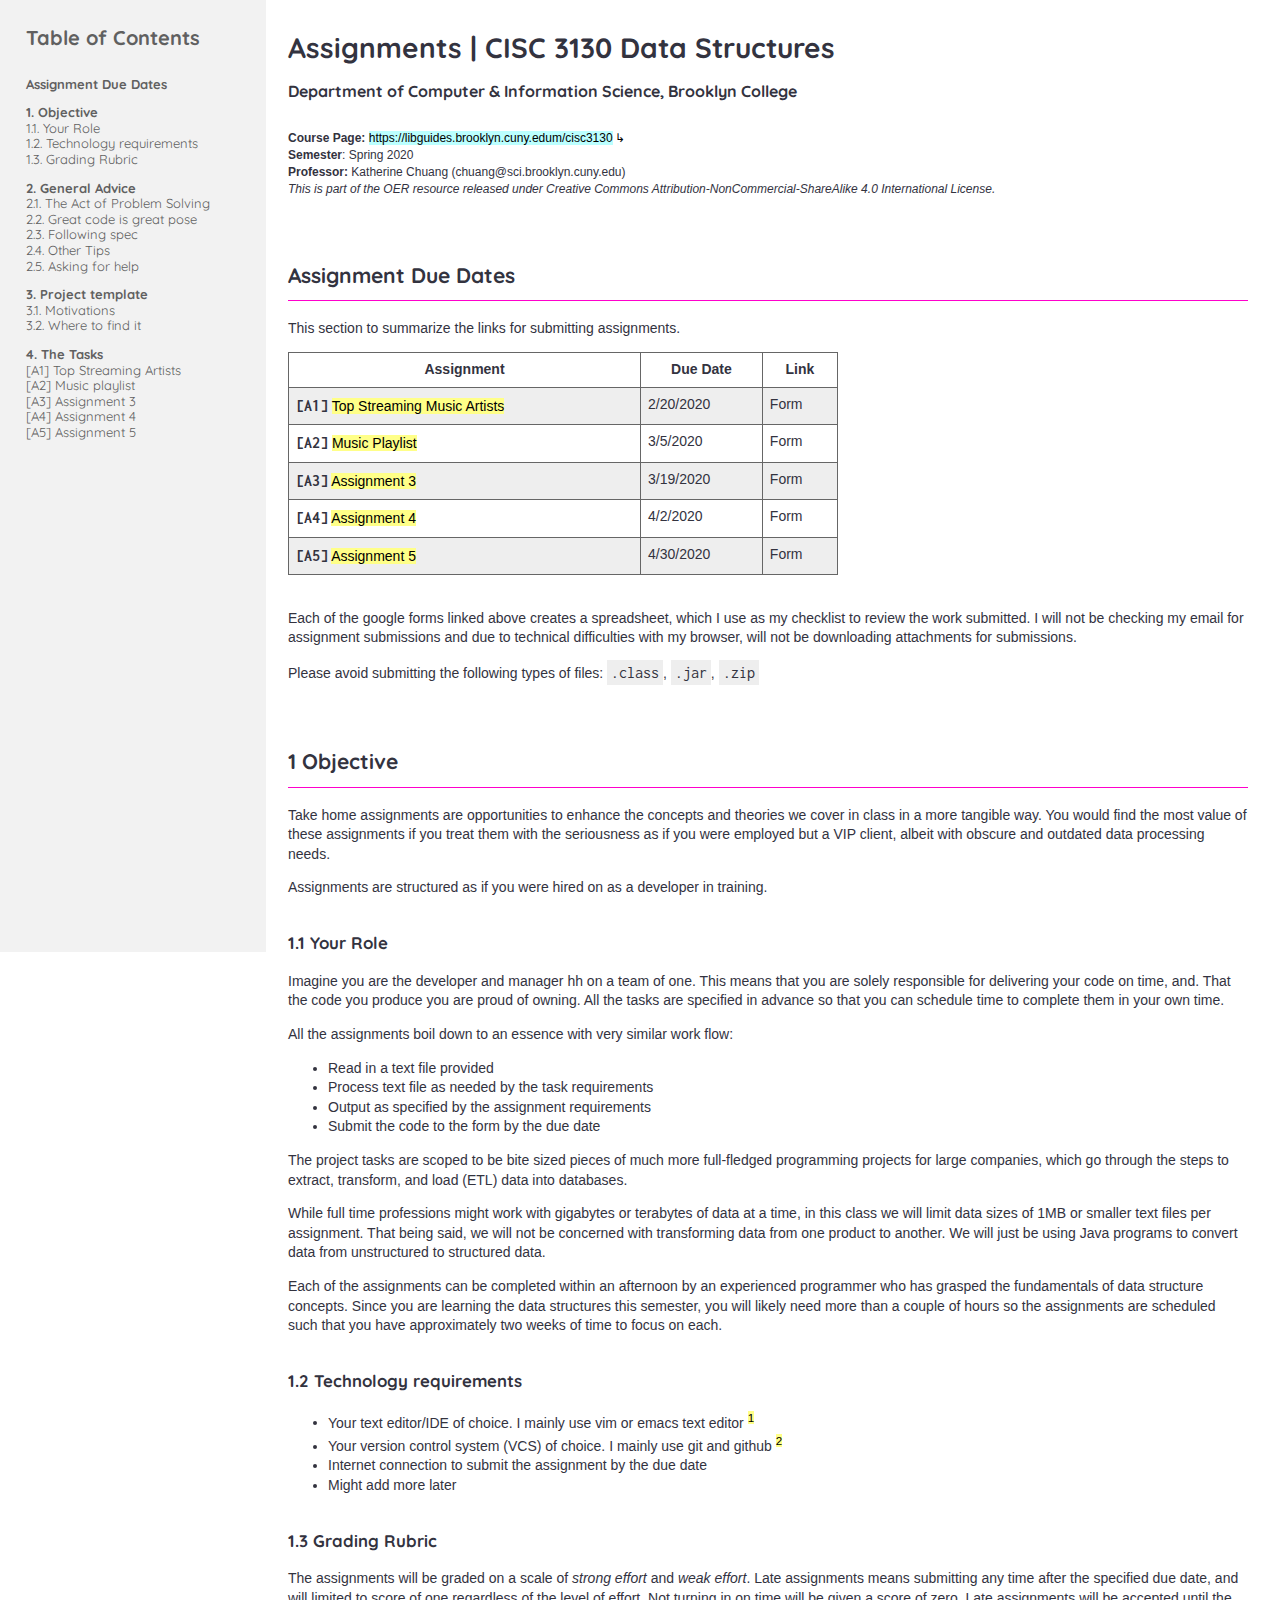
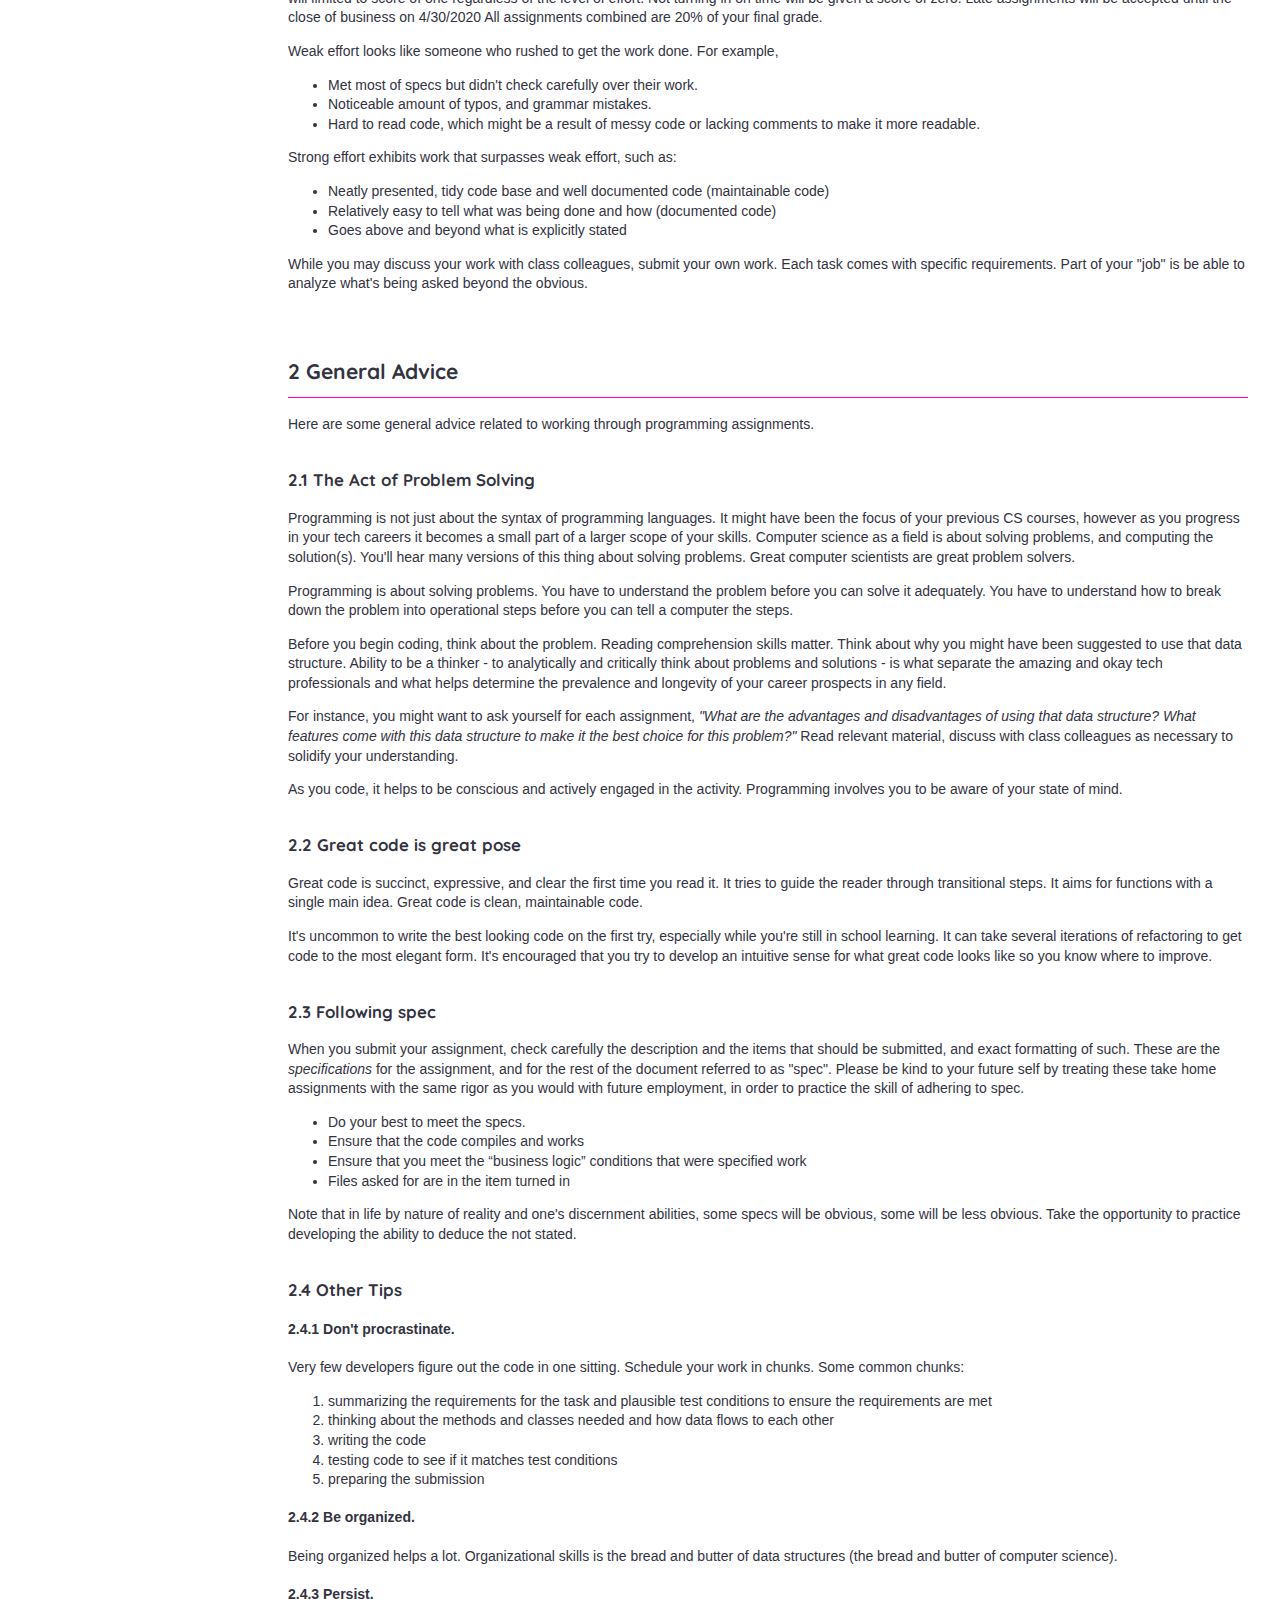
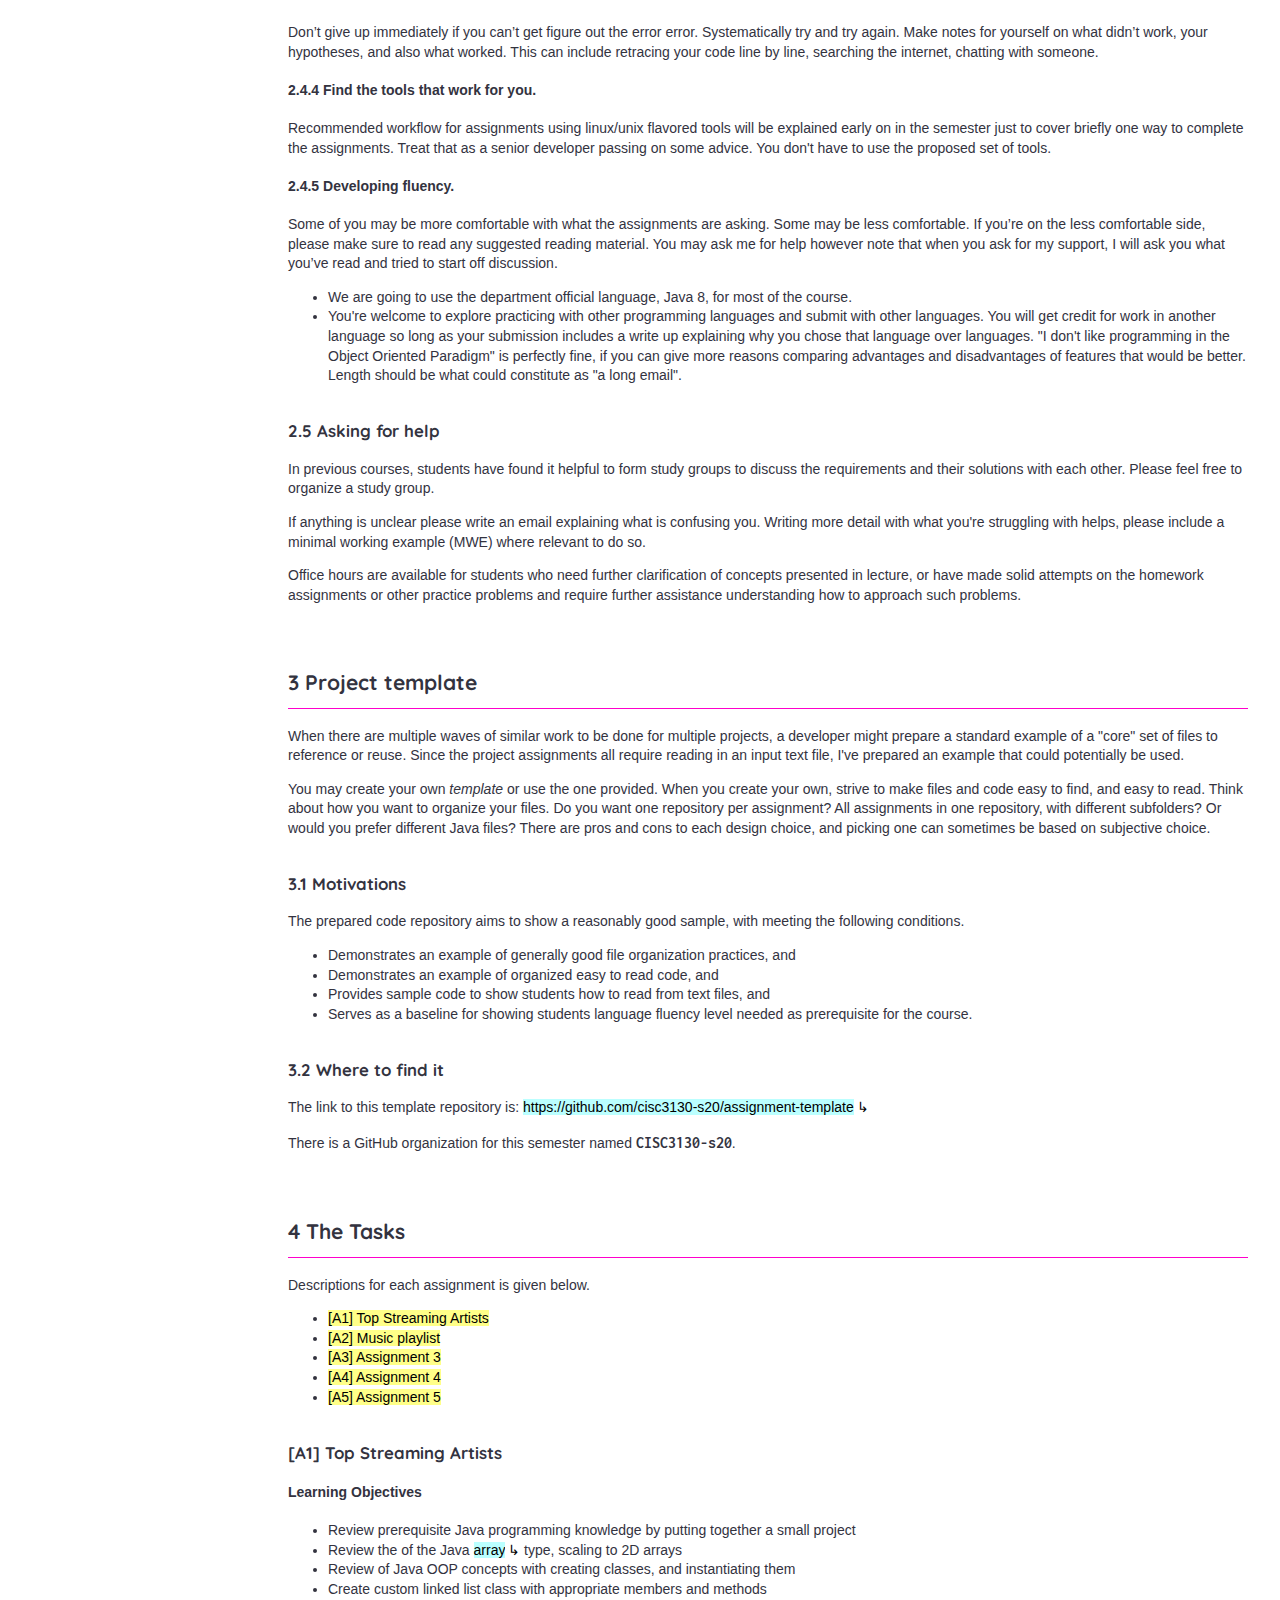
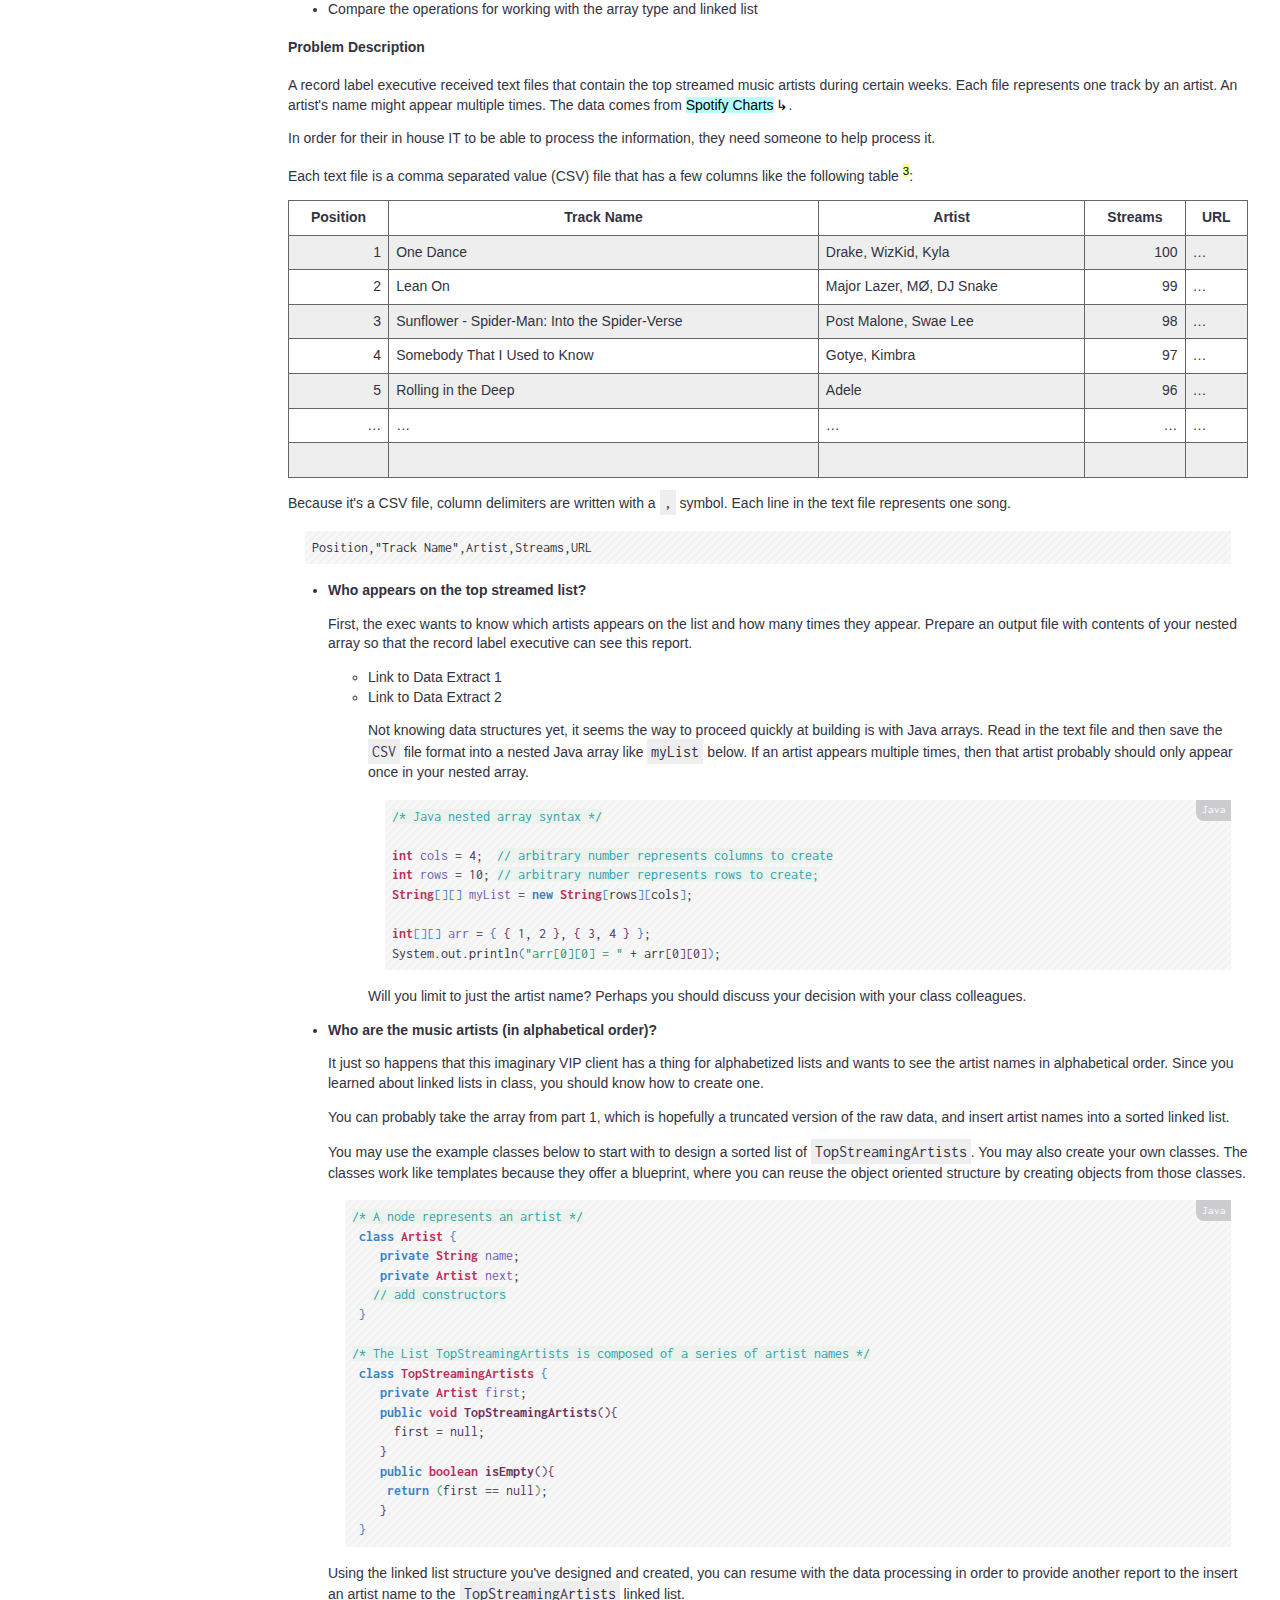
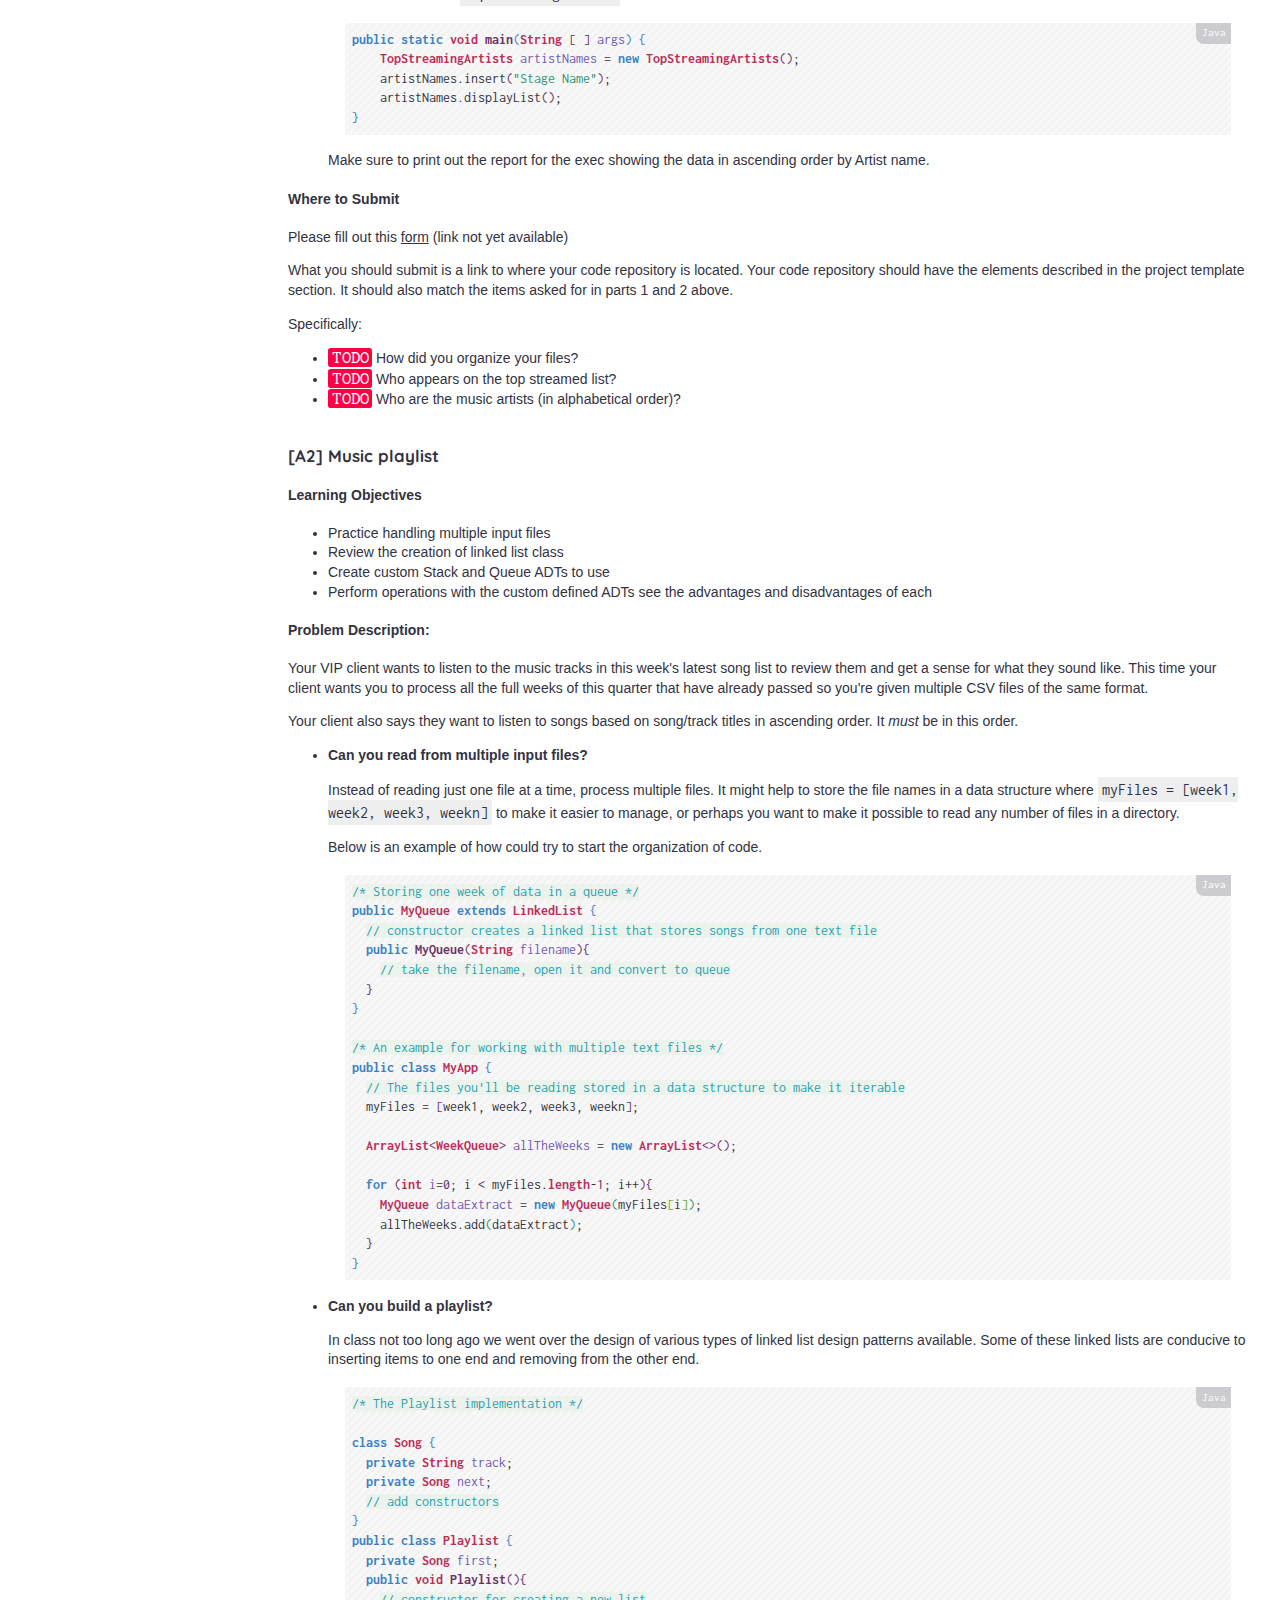
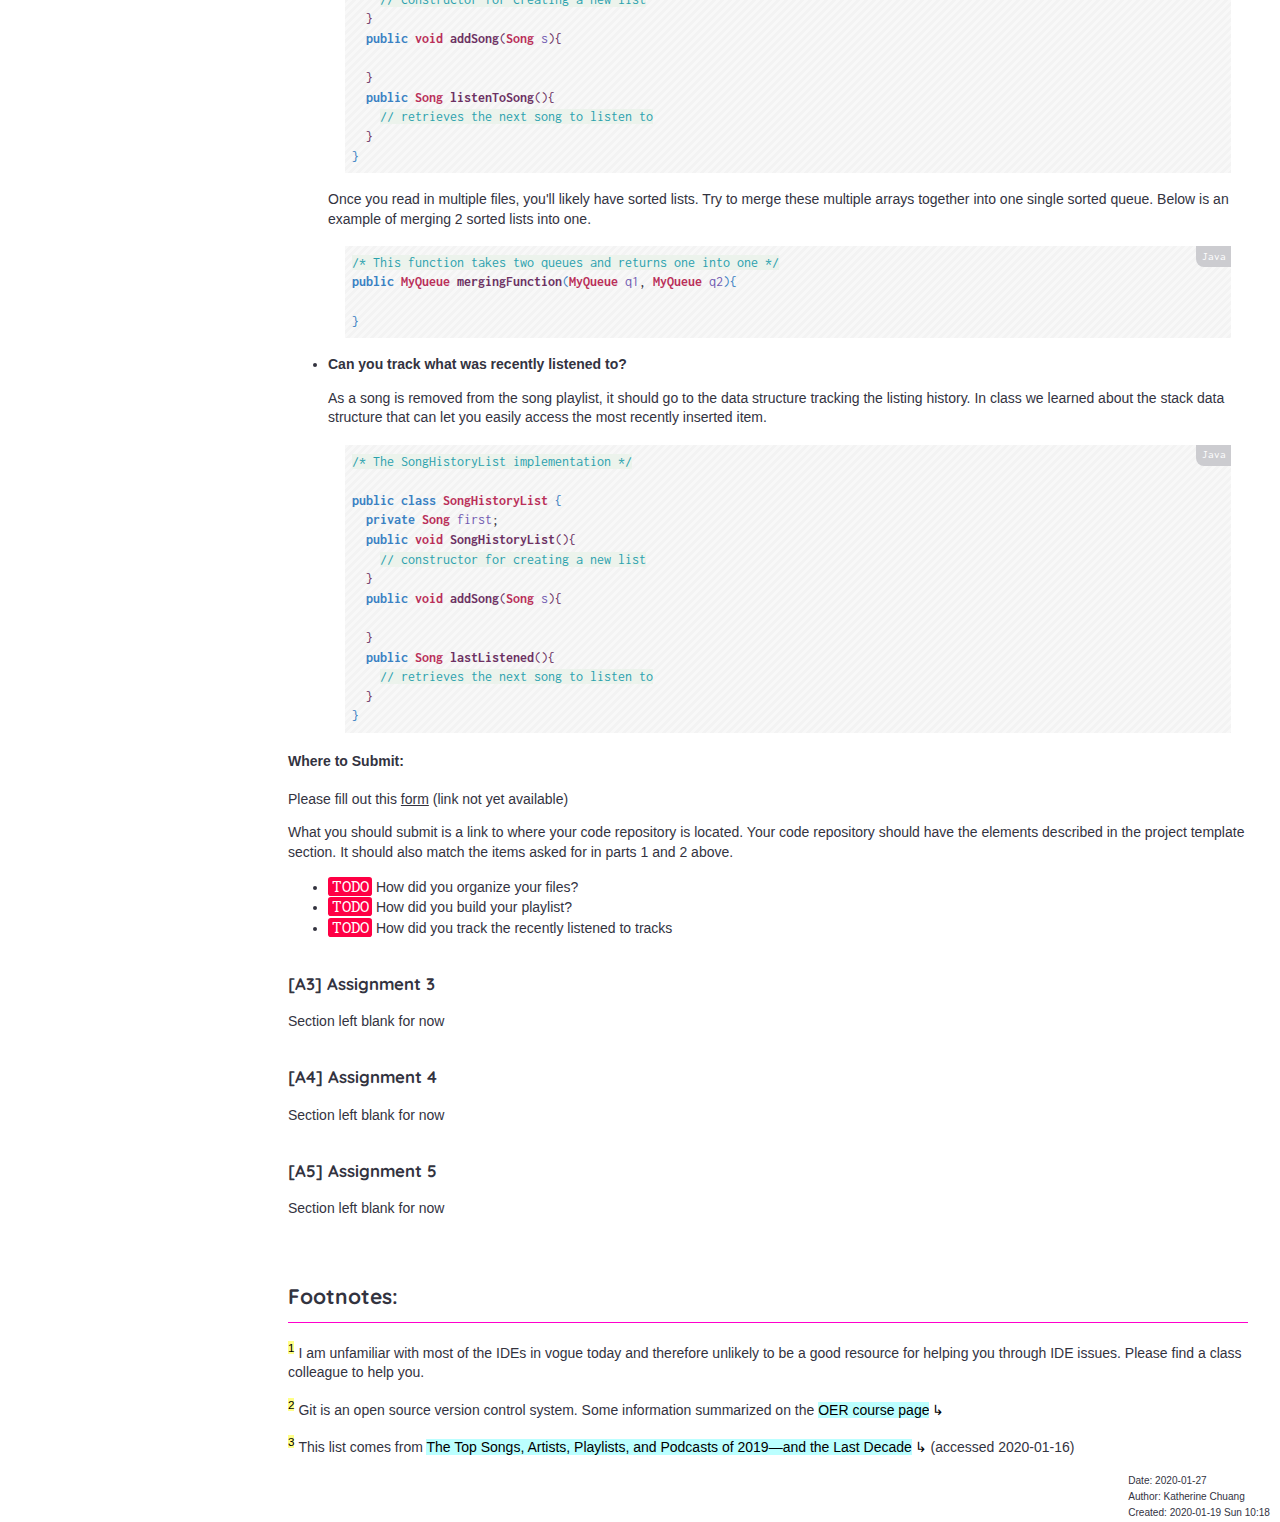
==== commit 3337f314: "describe learning objectives" ====
--- a/assignments/index.html
+++ b/assignments/index.html
@@ -3,10 +3,10 @@
 "http://www.w3.org/TR/xhtml1/DTD/xhtml1-strict.dtd">
 <html xmlns="http://www.w3.org/1999/xhtml" lang="en" xml:lang="en">
 <head>
-<!-- 2020-01-19 Sun 08:57 -->
+<!-- 2020-01-19 Sun 10:18 -->
 <meta http-equiv="Content-Type" content="text/html;charset=utf-8" />
 <meta name="viewport" content="width=device-width, initial-scale=1" />
-<title>CISC 3130 Assignments</title>
+<title>Assignments | CISC 3130 Data Structures</title>
 <meta name="generator" content="Org mode" />
 <meta name="author" content="Katherine Chuang" />
 <meta name="description" content="Describe assignments for the class. Course notes at http://libguides.brooklyn.cuny.edu/cisc3130"
@@ -233,7 +233,7 @@
 </head>
 <body>
 <div id="content">
-<h1 class="title">CISC 3130 Assignments
+<h1 class="title">Assignments | CISC 3130 Data Structures
 <br />
 <span class="subtitle">Department of Computer &amp; Information Science, Brooklyn College</span>
 </h1>
@@ -241,49 +241,51 @@
 <h2>Table of Contents</h2>
 <div id="text-table-of-contents">
 <ul>
-<li><a href="#org22be7a1">Assignment Due Dates</a></li>
-<li><a href="#org0062801">1. Objective</a>
+<li><a href="#org91a14e8">Assignment Due Dates</a></li>
+<li><a href="#org227b036">1. Objective</a>
 <ul>
-<li><a href="#org69506cf">1.1. Your Role</a></li>
-<li><a href="#org0c3018e">1.2. Technology requirements</a></li>
-<li><a href="#orgb868968">1.3. Grading Rubric</a></li>
-</ul>
-</li>
-<li><a href="#org3e36041">2. General Advice</a>
+<li><a href="#org3bf4330">1.1. Your Role</a></li>
+<li><a href="#orga570671">1.2. Technology requirements</a></li>
+<li><a href="#org60e18bc">1.3. Grading Rubric</a></li>
+</ul>
+</li>
+<li><a href="#org896b054">2. General Advice</a>
 <ul>
-<li><a href="#org0e7b1c3">2.1. The Act of Problem Solving</a></li>
-<li><a href="#orgd3f2228">2.2. Great code is great pose</a></li>
-<li><a href="#org6dae120">2.3. Following spec</a></li>
-<li><a href="#org262a888">2.4. Other Tips</a>
+<li><a href="#org1c9a462">2.1. The Act of Problem Solving</a></li>
+<li><a href="#org50e67ad">2.2. Great code is great pose</a></li>
+<li><a href="#org0cac0ee">2.3. Following spec</a></li>
+<li><a href="#orge0d5e74">2.4. Other Tips</a>
 <ul>
-<li><a href="#org5b8b5cc">2.4.1. Don't procrastinate.</a></li>
-<li><a href="#org340bb36">2.4.2. Be organized.</a></li>
-<li><a href="#orgf4a245d">2.4.3. Persist.</a></li>
-<li><a href="#org3235405">2.4.4. Find the tools that work for you.</a></li>
-<li><a href="#org9d4e837">2.4.5. Developing fluency.</a></li>
+<li><a href="#orgee9fc8f">2.4.1. Don't procrastinate.</a></li>
+<li><a href="#orgb4b2a0c">2.4.2. Be organized.</a></li>
+<li><a href="#org2a6cee6">2.4.3. Persist.</a></li>
+<li><a href="#orgc51fa9e">2.4.4. Find the tools that work for you.</a></li>
+<li><a href="#orgb68b111">2.4.5. Developing fluency.</a></li>
 </ul>
 </li>
 <li><a href="#help">2.5. Asking for help</a></li>
 </ul>
 </li>
-<li><a href="#orgd20ed90">3. Project template</a>
+<li><a href="#orgf9dd026">3. Project template</a>
 <ul>
-<li><a href="#org1dd6407">3.1. Motivations</a></li>
-<li><a href="#org964c0ac">3.2. Where to find it</a></li>
-</ul>
-</li>
-<li><a href="#orgf1d64cd">4. The Tasks</a>
+<li><a href="#org98eacfc">3.1. Motivations</a></li>
+<li><a href="#org911c0ec">3.2. Where to find it</a></li>
+</ul>
+</li>
+<li><a href="#org8b6a867">4. The Tasks</a>
 <ul>
 <li><a href="#a1">[A1] Top Streaming Artists</a>
 <ul>
-<li><a href="#org80a500f">Problem Description</a></li>
-<li><a href="#org3f57fe0">Where to Submit</a></li>
+<li><a href="#org8b3072b">Learning Objectives</a></li>
+<li><a href="#org9d4da38">Problem Description</a></li>
+<li><a href="#org5f2533a">Where to Submit</a></li>
 </ul>
 </li>
 <li><a href="#a2">[A2] Music playlist</a>
 <ul>
-<li><a href="#org4805461">Problem Description:</a></li>
-<li><a href="#org068ff9e">Where to Submit:</a></li>
+<li><a href="#org3058ede">Learning Objectives</a></li>
+<li><a href="#orgc5c5586">Problem Description:</a></li>
+<li><a href="#org76bfdac">Where to Submit:</a></li>
 </ul>
 </li>
 <li><a href="#a3">[A3]  Assignment 3</a></li>
@@ -296,17 +298,19 @@
 </div>
 <div class="outline-2" id="meta" style="font-size:12px">
 <p>
-<b>Author:</b> Katherine Chuang (chuang@sci.brooklyn.cuny.edu)<br />
+<b>Course Page:</b> <a href="https://libguides.brooklyn.cuny.edum/cisc3130">https://libguides.brooklyn.cuny.edum/cisc3130</a><br />
+<b>Semester</b>: Spring 2020<br />
+<b>Professor:</b> Katherine Chuang (chuang@sci.brooklyn.cuny.edu)<br />
 <i>This is part of the OER resource released under Creative Commons Attribution-NonCommercial-ShareAlike 4.0 International License.</i>
 </p>
 </div>
 
 
-<div id="outline-container-org22be7a1" class="outline-2">
-<h2 id="org22be7a1">Assignment Due Dates</h2>
-<div class="outline-text-2" id="text-org22be7a1">
-<p>
-This section to summarize the links for submitting assignments. Each of the google form creates a spreadsheet, that makes it helpful for me to review each submission.
+<div id="outline-container-org91a14e8" class="outline-2">
+<h2 id="org91a14e8">Assignment Due Dates</h2>
+<div class="outline-text-2" id="text-org91a14e8">
+<p>
+This section to summarize the links for submitting assignments.
 </p>
 
 <div style="width:550px;text-align:left;">
@@ -357,20 +361,24 @@
 <td class="org-left">4/30/2020</td>
 <td class="org-left">Form</td>
 </tr>
-
-<tr>
-<td class="org-left">&#xa0;</td>
-<td class="org-left">&#xa0;</td>
-<td class="org-left">&#xa0;</td>
-</tr>
 </tbody>
 </table>
-</div>
-</div>
-</div>
-
-<div id="outline-container-org0062801" class="outline-2">
-<h2 id="org0062801"><span class="section-number-2">1</span> Objective</h2>
+
+</div>
+
+<p>
+<br />
+Each of the google forms linked above creates a spreadsheet, which I use as my checklist to review the work submitted. I will not be checking my email for assignment submissions and due to technical difficulties with my browser, will not be downloading attachments for submissions.
+</p>
+
+<p>
+Please avoid submitting the following types of files: <code>.class</code>, <code>.jar</code>, <code>.zip</code>
+</p>
+</div>
+</div>
+
+<div id="outline-container-org227b036" class="outline-2">
+<h2 id="org227b036"><span class="section-number-2">1</span> Objective</h2>
 <div class="outline-text-2" id="text-1">
 <p>
 Take home assignments are opportunities to enhance the concepts and theories we cover in class in a more tangible way. You would find the most value of these assignments if you treat them with the seriousness as if you were employed but a VIP client, albeit with obscure and outdated data processing needs.
@@ -381,8 +389,8 @@
 </p>
 </div>
 
-<div id="outline-container-org69506cf" class="outline-3">
-<h3 id="org69506cf"><span class="section-number-3">1.1</span> Your Role</h3>
+<div id="outline-container-org3bf4330" class="outline-3">
+<h3 id="org3bf4330"><span class="section-number-3">1.1</span> Your Role</h3>
 <div class="outline-text-3" id="text-1-1">
 <p>
 Imagine you are the developer and manager hh
@@ -415,8 +423,8 @@
 </div>
 </div>
 
-<div id="outline-container-org0c3018e" class="outline-3">
-<h3 id="org0c3018e"><span class="section-number-3">1.2</span> Technology requirements</h3>
+<div id="outline-container-orga570671" class="outline-3">
+<h3 id="orga570671"><span class="section-number-3">1.2</span> Technology requirements</h3>
 <div class="outline-text-3" id="text-1-2">
 <ul class="org-ul">
 <li>Your text editor/IDE of choice. I mainly use vim or emacs text editor <sup><a id="fnr.1" class="footref" href="#fn.1">1</a></sup></li>
@@ -427,8 +435,8 @@
 </div>
 </div>
 
-<div id="outline-container-orgb868968" class="outline-3">
-<h3 id="orgb868968"><span class="section-number-3">1.3</span> Grading Rubric</h3>
+<div id="outline-container-org60e18bc" class="outline-3">
+<h3 id="org60e18bc"><span class="section-number-3">1.3</span> Grading Rubric</h3>
 <div class="outline-text-3" id="text-1-3">
 <p>
 The assignments will be graded on a scale of <i>strong effort</i> and <i>weak effort</i>. Late assignments means submitting any time after the specified due date, and will limited to score of one regardless of the level of effort. Not turning in on time will be given a score of zero. Late assignments will be accepted until the close of business on 4/30/2020 All assignments combined are 20% of your final grade.
@@ -461,16 +469,16 @@
 </div>
 </div>
 
-<div id="outline-container-org3e36041" class="outline-2">
-<h2 id="org3e36041"><span class="section-number-2">2</span> General Advice</h2>
+<div id="outline-container-org896b054" class="outline-2">
+<h2 id="org896b054"><span class="section-number-2">2</span> General Advice</h2>
 <div class="outline-text-2" id="text-2">
 <p>
 Here are some general advice related to working through programming assignments.
 </p>
 </div>
 
-<div id="outline-container-org0e7b1c3" class="outline-3">
-<h3 id="org0e7b1c3"><span class="section-number-3">2.1</span> The Act of Problem Solving</h3>
+<div id="outline-container-org1c9a462" class="outline-3">
+<h3 id="org1c9a462"><span class="section-number-3">2.1</span> The Act of Problem Solving</h3>
 <div class="outline-text-3" id="text-2-1">
 <p>
 Programming is not just about the syntax of programming languages. It might have been the focus of your previous CS courses, however as you progress in your tech careers it becomes a small part of a larger scope of your skills.  Computer science as a field is about solving problems, and computing the solution(s). You'll hear many versions of this thing about solving problems. Great computer scientists are great problem solvers.
@@ -494,17 +502,21 @@
 </div>
 </div>
 
-<div id="outline-container-orgd3f2228" class="outline-3">
-<h3 id="orgd3f2228"><span class="section-number-3">2.2</span> Great code is great pose</h3>
+<div id="outline-container-org50e67ad" class="outline-3">
+<h3 id="org50e67ad"><span class="section-number-3">2.2</span> Great code is great pose</h3>
 <div class="outline-text-3" id="text-2-2">
 <p>
 Great code is succinct, expressive, and clear the first time you read it. It tries to guide the reader through transitional steps. It aims for functions with a single main idea. Great code is clean, maintainable code.
 </p>
-</div>
-</div>
-
-<div id="outline-container-org6dae120" class="outline-3">
-<h3 id="org6dae120"><span class="section-number-3">2.3</span> Following spec</h3>
+
+<p>
+It's uncommon to write the best looking code on the first try, especially while you're still in school learning. It can take several iterations of refactoring to get code to the most elegant form. It's encouraged that you try to develop an intuitive sense for what great code looks like so you know where to improve.
+</p>
+</div>
+</div>
+
+<div id="outline-container-org0cac0ee" class="outline-3">
+<h3 id="org0cac0ee"><span class="section-number-3">2.3</span> Following spec</h3>
 <div class="outline-text-3" id="text-2-3">
 <p>
 When you submit your assignment, check carefully the description and the items that should be submitted, and exact formatting of such. These are the <i>specifications</i> for the assignment, and for the rest of the document referred to as "spec". Please be kind to your future self by treating these take home assignments with the same rigor as you would with future employment, in order to practice the skill of adhering to spec.
@@ -523,51 +535,51 @@
 </div>
 </div>
 
-<div id="outline-container-org262a888" class="outline-3">
-<h3 id="org262a888"><span class="section-number-3">2.4</span> Other Tips</h3>
+<div id="outline-container-orge0d5e74" class="outline-3">
+<h3 id="orge0d5e74"><span class="section-number-3">2.4</span> Other Tips</h3>
 <div class="outline-text-3" id="text-2-4">
 </div>
-<div id="outline-container-org5b8b5cc" class="outline-4">
-<h4 id="org5b8b5cc"><span class="section-number-4">2.4.1</span> Don't procrastinate.</h4>
+<div id="outline-container-orgee9fc8f" class="outline-4">
+<h4 id="orgee9fc8f"><span class="section-number-4">2.4.1</span> Don't procrastinate.</h4>
 <div class="outline-text-4" id="text-2-4-1">
 <p>
 Very few developers figure out the code in one sitting. Schedule your work in chunks. Some common chunks:
 </p>
 </div>
 <ol class="org-ol">
-<li><a id="orgdee17a2"></a>summarizing the requirements for the task and plausible test conditions to ensure the requirements are met<br /></li>
-<li><a id="org17733eb"></a>thinking about the methods and classes needed and how data flows to each other<br /></li>
-<li><a id="org3b66779"></a>writing the code<br /></li>
-<li><a id="org352b0aa"></a>testing code to see if it matches test conditions<br /></li>
-<li><a id="org4c486d6"></a>preparing the submission<br /></li>
+<li><a id="orgc88454e"></a>summarizing the requirements for the task and plausible test conditions to ensure the requirements are met<br /></li>
+<li><a id="org988e139"></a>thinking about the methods and classes needed and how data flows to each other<br /></li>
+<li><a id="orgfef8694"></a>writing the code<br /></li>
+<li><a id="org84bfdeb"></a>testing code to see if it matches test conditions<br /></li>
+<li><a id="org40b1a8a"></a>preparing the submission<br /></li>
 </ol>
 </div>
-<div id="outline-container-org340bb36" class="outline-4">
-<h4 id="org340bb36"><span class="section-number-4">2.4.2</span> Be organized.</h4>
+<div id="outline-container-orgb4b2a0c" class="outline-4">
+<h4 id="orgb4b2a0c"><span class="section-number-4">2.4.2</span> Be organized.</h4>
 <div class="outline-text-4" id="text-2-4-2">
 <p>
 Being organized helps a lot. Organizational skills is the bread and butter of data structures (the bread and butter of computer science).
 </p>
 </div>
 </div>
-<div id="outline-container-orgf4a245d" class="outline-4">
-<h4 id="orgf4a245d"><span class="section-number-4">2.4.3</span> Persist.</h4>
+<div id="outline-container-org2a6cee6" class="outline-4">
+<h4 id="org2a6cee6"><span class="section-number-4">2.4.3</span> Persist.</h4>
 <div class="outline-text-4" id="text-2-4-3">
 <p>
 Don’t give up immediately if you can’t get figure out the error error. Systematically try and try again. Make notes for yourself on what didn’t work, your hypotheses, and also what worked. This can include retracing your code line by line, searching the internet, chatting with someone.
 </p>
 </div>
 </div>
-<div id="outline-container-org3235405" class="outline-4">
-<h4 id="org3235405"><span class="section-number-4">2.4.4</span> Find the tools that work for you.</h4>
+<div id="outline-container-orgc51fa9e" class="outline-4">
+<h4 id="orgc51fa9e"><span class="section-number-4">2.4.4</span> Find the tools that work for you.</h4>
 <div class="outline-text-4" id="text-2-4-4">
 <p>
 Recommended workflow for assignments using linux/unix flavored tools will be explained early on in the semester just to cover briefly one way to complete the assignments. Treat that as a senior developer passing on some advice. You don't have to use the proposed set of tools.
 </p>
 </div>
 </div>
-<div id="outline-container-org9d4e837" class="outline-4">
-<h4 id="org9d4e837"><span class="section-number-4">2.4.5</span> Developing fluency.</h4>
+<div id="outline-container-orgb68b111" class="outline-4">
+<h4 id="orgb68b111"><span class="section-number-4">2.4.5</span> Developing fluency.</h4>
 <div class="outline-text-4" id="text-2-4-5">
 <p>
 Some of you may be more comfortable with what the assignments are asking. Some may be less comfortable. If you’re on the less comfortable side, please make sure to read any suggested reading material. You may ask me for help however note that when you ask for my support, I will ask you what you’ve read and tried to start off discussion.
@@ -583,8 +595,8 @@
 </div>
 
 
-<div id="outline-container-orgae8b523" class="outline-3">
-<h3 id="help"><a id="orgae8b523"></a><span class="section-number-3">2.5</span> Asking for help</h3>
+<div id="outline-container-orgde6e5f6" class="outline-3">
+<h3 id="help"><a id="orgde6e5f6"></a><span class="section-number-3">2.5</span> Asking for help</h3>
 <div class="outline-text-3" id="text-help">
 <p>
 In previous courses, students have found it helpful to form study groups to discuss the requirements and their solutions with each other. Please feel free to organize a study group.
@@ -593,12 +605,16 @@
 <p>
 If anything is unclear please write an email explaining what is confusing you. Writing more detail with what you're struggling with helps, please include a minimal working example (MWE) where relevant to do so.
 </p>
-</div>
-</div>
-</div>
-
-<div id="outline-container-orgd20ed90" class="outline-2">
-<h2 id="orgd20ed90"><span class="section-number-2">3</span> Project template</h2>
+
+<p>
+Office hours are available for students who need further clarification of concepts presented in lecture, or have made solid attempts on the homework assignments or other practice problems and require further assistance understanding how to approach such problems.
+</p>
+</div>
+</div>
+</div>
+
+<div id="outline-container-orgf9dd026" class="outline-2">
+<h2 id="orgf9dd026"><span class="section-number-2">3</span> Project template</h2>
 <div class="outline-text-2" id="text-3">
 <p>
 When there are multiple waves of similar work to be done for multiple projects, a developer might prepare a standard example of a "core" set of files to reference or reuse. Since the project assignments all require reading in an input text file, I've prepared an example that could potentially be used.
@@ -609,8 +625,8 @@
 </p>
 </div>
 
-<div id="outline-container-org1dd6407" class="outline-3">
-<h3 id="org1dd6407"><span class="section-number-3">3.1</span> Motivations</h3>
+<div id="outline-container-org98eacfc" class="outline-3">
+<h3 id="org98eacfc"><span class="section-number-3">3.1</span> Motivations</h3>
 <div class="outline-text-3" id="text-3-1">
 <p>
 The prepared code repository aims to show a reasonably good sample, with meeting the following conditions.
@@ -625,11 +641,11 @@
 </div>
 </div>
 
-<div id="outline-container-org964c0ac" class="outline-3">
-<h3 id="org964c0ac"><span class="section-number-3">3.2</span> Where to find it</h3>
+<div id="outline-container-org911c0ec" class="outline-3">
+<h3 id="org911c0ec"><span class="section-number-3">3.2</span> Where to find it</h3>
 <div class="outline-text-3" id="text-3-2">
 <p>
-The link to the repository is: <a href="https://github.com/cisc3130-s20/assignment-template">https://github.com/cisc3130-s20/assignment-template</a>
+The link to this template repository is: <a href="https://github.com/cisc3130-s20/assignment-template">https://github.com/cisc3130-s20/assignment-template</a>
 </p>
 
 <p>
@@ -639,8 +655,8 @@
 </div>
 </div>
 
-<div id="outline-container-orgf1d64cd" class="outline-2">
-<h2 id="orgf1d64cd"><span class="section-number-2">4</span> The Tasks</h2>
+<div id="outline-container-org8b6a867" class="outline-2">
+<h2 id="org8b6a867"><span class="section-number-2">4</span> The Tasks</h2>
 <div class="outline-text-2" id="text-4">
 <p>
 Descriptions for each assignment is given below.
@@ -656,14 +672,27 @@
 </div>
 </div>
 
-<div id="outline-container-org64dbcac" class="outline-3">
-<h3 id="a1"><a id="org64dbcac"></a>[A1] Top Streaming Artists</h3>
+<div id="outline-container-org616a974" class="outline-3">
+<h3 id="a1"><a id="org616a974"></a>[A1] Top Streaming Artists</h3>
 <div class="outline-text-3" id="text-a1">
 </div>
 
-<div id="outline-container-org80a500f" class="outline-4">
-<h4 id="org80a500f">Problem Description</h4>
-<div class="outline-text-4" id="text-org80a500f">
+<div id="outline-container-org8b3072b" class="outline-4">
+<h4 id="org8b3072b">Learning Objectives</h4>
+<div class="outline-text-4" id="text-org8b3072b">
+<ul class="org-ul">
+<li>Review prerequisite Java programming knowledge by putting together a small project</li>
+<li>Review the of the Java <a href="https://docs.oracle.com/javase/tutorial/java/nutsandbolts/arrays.html">array</a> type, scaling to 2D arrays</li>
+<li>Review of Java OOP concepts with creating classes, and instantiating them</li>
+<li>Create custom linked list class with appropriate members and methods</li>
+<li>Compare the operations for working with the array type and linked list</li>
+</ul>
+</div>
+</div>
+
+<div id="outline-container-org9d4da38" class="outline-4">
+<h4 id="org9d4da38">Problem Description</h4>
+<div class="outline-text-4" id="text-org9d4da38">
 <p>
 A record label executive received text files that contain the top streamed music artists during certain weeks. Each file represents one track by an artist. An artist's name might appear multiple times. The data comes from <a href="https://spotifycharts.com/">Spotify Charts</a>.
 </p>
@@ -769,23 +798,23 @@
 </div>
 
 <ul class="org-ul">
-<li><a id="org8fb87ef"></a><b>Who appears on the top streamed list?</b><br />
-<div class="outline-text-5" id="text-org8fb87ef">
+<li><a id="org9cfd482"></a><b>Who appears on the top streamed list?</b><br />
+<div class="outline-text-5" id="text-org9cfd482">
 <p>
 First, the exec wants to know which artists appears on the list and how many times they appear. Prepare an output file with contents of your nested array so that the record label executive can see this report.
 </p>
 </div>
 
 <ul class="org-ul">
-<li><a id="org87ea92d"></a>Link to Data Extract 1<br /></li>
-<li><a id="org94147c7"></a>Link to Data Extract 2<br />
-<div class="outline-text-7" id="text-org94147c7">
+<li><a id="org374818f"></a>Link to Data Extract 1<br /></li>
+<li><a id="org1ccab33"></a>Link to Data Extract 2<br />
+<div class="outline-text-7" id="text-org1ccab33">
 <p>
 Not knowing data structures yet, it seems the way to proceed quickly at building is with Java arrays. Read in the text file and then save the <code>CSV</code> file format into a nested Java array like <code>myList</code> below. If an artist appears multiple times, then that artist probably should only appear once in your nested array.
 </p>
 
 <div class="org-src-container">
-<pre class="src src-java" id="org4570db8"><span style="color: #2aa1ae; background-color: #ecf3ec;">/* </span><span style="color: #2aa1ae; background-color: #ecf3ec;">Java nested array syntax */</span>
+<pre class="src src-java" id="org25b9512"><span style="color: #2aa1ae; background-color: #ecf3ec;">/* </span><span style="color: #2aa1ae; background-color: #ecf3ec;">Java nested array syntax */</span>
 
 <span style="color: #ba2f59; font-weight: bold;">int</span> <span style="color: #715ab1;">cols</span> = <span style="color: #4e3163;">4</span>;  <span style="color: #2aa1ae; background-color: #ecf3ec;">// </span><span style="color: #2aa1ae; background-color: #ecf3ec;">arbitrary number represents columns to create</span>
 <span style="color: #ba2f59; font-weight: bold;">int</span> <span style="color: #715ab1;">rows</span> = <span style="color: #4e3163;">10</span>; <span style="color: #2aa1ae; background-color: #ecf3ec;">// </span><span style="color: #2aa1ae; background-color: #ecf3ec;">arbitrary number represents rows to create;</span>
@@ -805,8 +834,8 @@
 </li>
 
 
-<li><a id="org8e935d5"></a><b>Who are the music artists (in alphabetical order)?</b><br />
-<div class="outline-text-5" id="text-org8e935d5">
+<li><a id="org7033a9e"></a><b>Who are the music artists (in alphabetical order)?</b><br />
+<div class="outline-text-5" id="text-org7033a9e">
 <p>
 It just so happens that this imaginary VIP client has a thing for alphabetized lists and wants to see the artist names in alphabetical order. Since you learned about linked lists in class, you should know how to create one.
 </p>
@@ -820,7 +849,7 @@
 </p>
 
 <div class="org-src-container">
-<pre class="src src-java" id="orge749162"><span style="color: #2aa1ae; background-color: #ecf3ec;">/* </span><span style="color: #2aa1ae; background-color: #ecf3ec;">A node represents an artist */</span>
+<pre class="src src-java" id="orgdaea2cb"><span style="color: #2aa1ae; background-color: #ecf3ec;">/* </span><span style="color: #2aa1ae; background-color: #ecf3ec;">A node represents an artist */</span>
  <span style="color: #3a81c3; font-weight: bold;">class</span> <span style="color: #ba2f59; font-weight: bold;">Artist</span> <span style="color: #3a81c3;">{</span>
     <span style="color: #3a81c3; font-weight: bold;">private</span> <span style="color: #ba2f59; font-weight: bold;">String</span> <span style="color: #715ab1;">name</span>;
     <span style="color: #3a81c3; font-weight: bold;">private</span> <span style="color: #ba2f59; font-weight: bold;">Artist</span> <span style="color: #715ab1;">next</span>;
@@ -845,7 +874,7 @@
 </p>
 
 <div class="org-src-container">
-<pre class="src src-java" id="org231c7ab"><span style="color: #3a81c3; font-weight: bold;">public</span> <span style="color: #3a81c3; font-weight: bold;">static</span> <span style="color: #ba2f59; font-weight: bold;">void</span> <span style="color: #6c3163; font-weight: bold;">main</span><span style="color: #3a81c3;">(</span><span style="color: #ba2f59; font-weight: bold;">String</span> <span style="color: #6c3163;">[</span> <span style="color: #6c3163;">]</span> <span style="color: #715ab1;">args</span><span style="color: #3a81c3;">)</span> <span style="color: #3a81c3;">{</span>
+<pre class="src src-java" id="orgbdb7cd2"><span style="color: #3a81c3; font-weight: bold;">public</span> <span style="color: #3a81c3; font-weight: bold;">static</span> <span style="color: #ba2f59; font-weight: bold;">void</span> <span style="color: #6c3163; font-weight: bold;">main</span><span style="color: #3a81c3;">(</span><span style="color: #ba2f59; font-weight: bold;">String</span> <span style="color: #6c3163;">[</span> <span style="color: #6c3163;">]</span> <span style="color: #715ab1;">args</span><span style="color: #3a81c3;">)</span> <span style="color: #3a81c3;">{</span>
     <span style="color: #ba2f59; font-weight: bold;">TopStreamingArtists</span> <span style="color: #715ab1;">artistNames</span> = <span style="color: #3a81c3; font-weight: bold;">new</span> <span style="color: #ba2f59; font-weight: bold;">TopStreamingArtists</span><span style="color: #6c3163;">()</span>;
     artistNames.insert<span style="color: #6c3163;">(</span><span style="color: #2d9574;">"Stage Name"</span><span style="color: #6c3163;">)</span>;
     artistNames.displayList<span style="color: #6c3163;">()</span>;
@@ -863,9 +892,9 @@
 
 
 
-<div id="outline-container-org3f57fe0" class="outline-4">
-<h4 id="org3f57fe0">Where to Submit</h4>
-<div class="outline-text-4" id="text-org3f57fe0">
+<div id="outline-container-org5f2533a" class="outline-4">
+<h4 id="org5f2533a">Where to Submit</h4>
+<div class="outline-text-4" id="text-org5f2533a">
 <p>
 Please fill out this <span class="underline">form</span> (link not yet available)
 </p>
@@ -880,22 +909,35 @@
 </div>
 
 <ul class="org-ul">
-<li><a id="orgb176228"></a><span class="todo TODO">TODO</span> How did you organize your files?<br /></li>
-<li><a id="org219b6cf"></a><span class="todo TODO">TODO</span> Who appears on the top streamed list?<br /></li>
-<li><a id="orgeba0475"></a><span class="todo TODO">TODO</span> Who are the music artists (in alphabetical order)?<br /></li>
-</ul>
-</div>
-</div>
-
-
-<div id="outline-container-org1c5b669" class="outline-3">
-<h3 id="a2"><a id="org1c5b669"></a>[A2] Music playlist</h3>
+<li><a id="org6306e10"></a><span class="todo TODO">TODO</span> How did you organize your files?<br /></li>
+<li><a id="orgffd8e0e"></a><span class="todo TODO">TODO</span> Who appears on the top streamed list?<br /></li>
+<li><a id="orgff78c83"></a><span class="todo TODO">TODO</span> Who are the music artists (in alphabetical order)?<br /></li>
+</ul>
+</div>
+</div>
+
+
+<div id="outline-container-org955d6b0" class="outline-3">
+<h3 id="a2"><a id="org955d6b0"></a>[A2] Music playlist</h3>
 <div class="outline-text-3" id="text-a2">
 </div>
 
-<div id="outline-container-org4805461" class="outline-4">
-<h4 id="org4805461">Problem Description:</h4>
-<div class="outline-text-4" id="text-org4805461">
+
+<div id="outline-container-org3058ede" class="outline-4">
+<h4 id="org3058ede">Learning Objectives</h4>
+<div class="outline-text-4" id="text-org3058ede">
+<ul class="org-ul">
+<li>Practice handling multiple input files</li>
+<li>Review the creation of linked list class</li>
+<li>Create custom Stack and Queue ADTs to use</li>
+<li>Perform operations with the custom defined ADTs see the advantages and disadvantages of each</li>
+</ul>
+</div>
+</div>
+
+<div id="outline-container-orgc5c5586" class="outline-4">
+<h4 id="orgc5c5586">Problem Description:</h4>
+<div class="outline-text-4" id="text-orgc5c5586">
 <p>
 Your VIP client wants to listen to the music tracks in this week's latest song list to review them and get a sense for what they sound like. This time your client wants you to process all the full weeks of this quarter that have already passed so you're given multiple CSV files of the same format.
 </p>
@@ -906,8 +948,8 @@
 </div>
 
 <ul class="org-ul">
-<li><a id="org39a2b36"></a><b>Can you read from multiple input files?</b><br />
-<div class="outline-text-5" id="text-org39a2b36">
+<li><a id="orgac67879"></a><b>Can you read from multiple input files?</b><br />
+<div class="outline-text-5" id="text-orgac67879">
 <p>
 Instead of reading just one file at a time, process multiple files. It might help to store the file names in a data structure where <code>myFiles = [week1, week2, week3, weekn]</code> to make it easier to manage, or perhaps you want to make it possible to read any number of files in a directory.
 </p>
@@ -944,8 +986,8 @@
 
 
 
-<li><a id="org56c0572"></a><b>Can you build a playlist?</b><br />
-<div class="outline-text-5" id="text-org56c0572">
+<li><a id="org9c13610"></a><b>Can you build a playlist?</b><br />
+<div class="outline-text-5" id="text-org9c13610">
 <p>
 In class not too long ago we went over the design of various types of linked list design patterns available. Some of these linked lists are conducive to inserting items to one end and removing from the other end.
 </p>
@@ -988,8 +1030,8 @@
 </li>
 
 
-<li><a id="orge35bc7a"></a><b>Can you track what was recently listened to?</b><br />
-<div class="outline-text-5" id="text-orge35bc7a">
+<li><a id="orga3e0402"></a><b>Can you track what was recently listened to?</b><br />
+<div class="outline-text-5" id="text-orga3e0402">
 <p>
 As a song is removed from the song playlist, it should go to the data structure tracking the listing history. In class we learned about the stack data structure that can let you easily access the most recently inserted item.
 </p>
@@ -1018,9 +1060,9 @@
 
 
 
-<div id="outline-container-org068ff9e" class="outline-4">
-<h4 id="org068ff9e">Where to Submit:</h4>
-<div class="outline-text-4" id="text-org068ff9e">
+<div id="outline-container-org76bfdac" class="outline-4">
+<h4 id="org76bfdac">Where to Submit:</h4>
+<div class="outline-text-4" id="text-org76bfdac">
 <p>
 Please fill out this <span class="underline">form</span> (link not yet available)
 </p>
@@ -1031,14 +1073,14 @@
 </div>
 
 <ul class="org-ul">
-<li><a id="org79cd906"></a><span class="todo TODO">TODO</span> How did you organize your files?<br /></li>
-<li><a id="org165633e"></a><span class="todo TODO">TODO</span> How did you build your playlist?<br /></li>
-<li><a id="orge21e87b"></a><span class="todo TODO">TODO</span> How did you track the recently listened to tracks<br /></li>
-</ul>
-</div>
-</div>
-<div id="outline-container-orga9a2db1" class="outline-3">
-<h3 id="a3"><a id="orga9a2db1"></a>[A3]  Assignment 3</h3>
+<li><a id="org84689bc"></a><span class="todo TODO">TODO</span> How did you organize your files?<br /></li>
+<li><a id="org0c00c66"></a><span class="todo TODO">TODO</span> How did you build your playlist?<br /></li>
+<li><a id="org8e33a20"></a><span class="todo TODO">TODO</span> How did you track the recently listened to tracks<br /></li>
+</ul>
+</div>
+</div>
+<div id="outline-container-orgc450595" class="outline-3">
+<h3 id="a3"><a id="orgc450595"></a>[A3]  Assignment 3</h3>
 <div class="outline-text-3" id="text-a3">
 <p>
 Section left blank for now
@@ -1046,8 +1088,8 @@
 </div>
 </div>
 
-<div id="outline-container-org3e08ed3" class="outline-3">
-<h3 id="a4"><a id="org3e08ed3"></a>[A4] Assignment 4</h3>
+<div id="outline-container-orgcf02daa" class="outline-3">
+<h3 id="a4"><a id="orgcf02daa"></a>[A4] Assignment 4</h3>
 <div class="outline-text-3" id="text-a4">
 <p>
 Section left blank for now
@@ -1055,8 +1097,8 @@
 </div>
 </div>
 
-<div id="outline-container-org6456d04" class="outline-3">
-<h3 id="a5"><a id="org6456d04"></a>[A5] Assignment 5</h3>
+<div id="outline-container-orge173032" class="outline-3">
+<h3 id="a5"><a id="orge173032"></a>[A5] Assignment 5</h3>
 <div class="outline-text-3" id="text-a5">
 <p>
 Section left blank for now
@@ -1086,7 +1128,7 @@
 <div id="postamble" class="status">
 <p class="date">Date: 2020-01-27</p>
 <p class="author">Author: Katherine Chuang</p>
-<p class="date">Created: 2020-01-19 Sun 08:57</p>
+<p class="date">Created: 2020-01-19 Sun 10:18</p>
 <p class="validation"><a href="http://validator.w3.org/check?uri=referer">Validate</a></p>
 </div>
 </body>
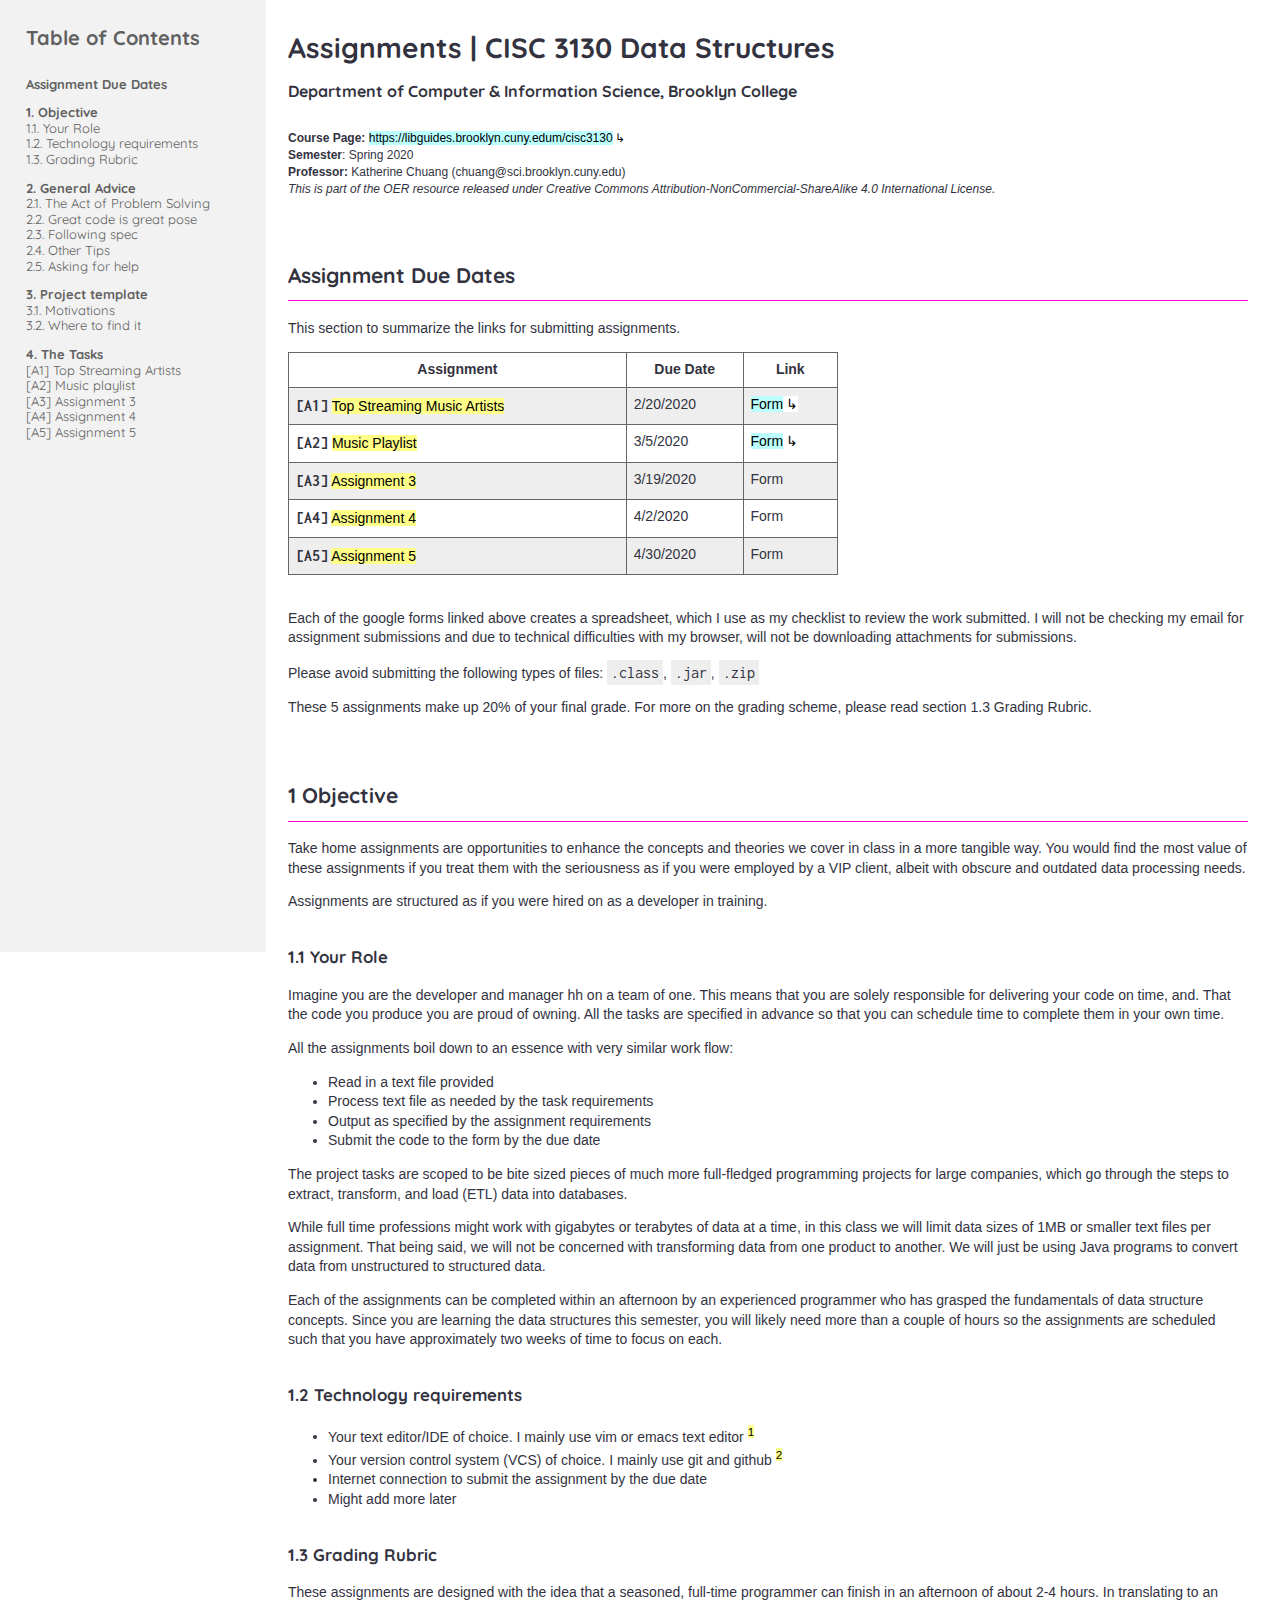
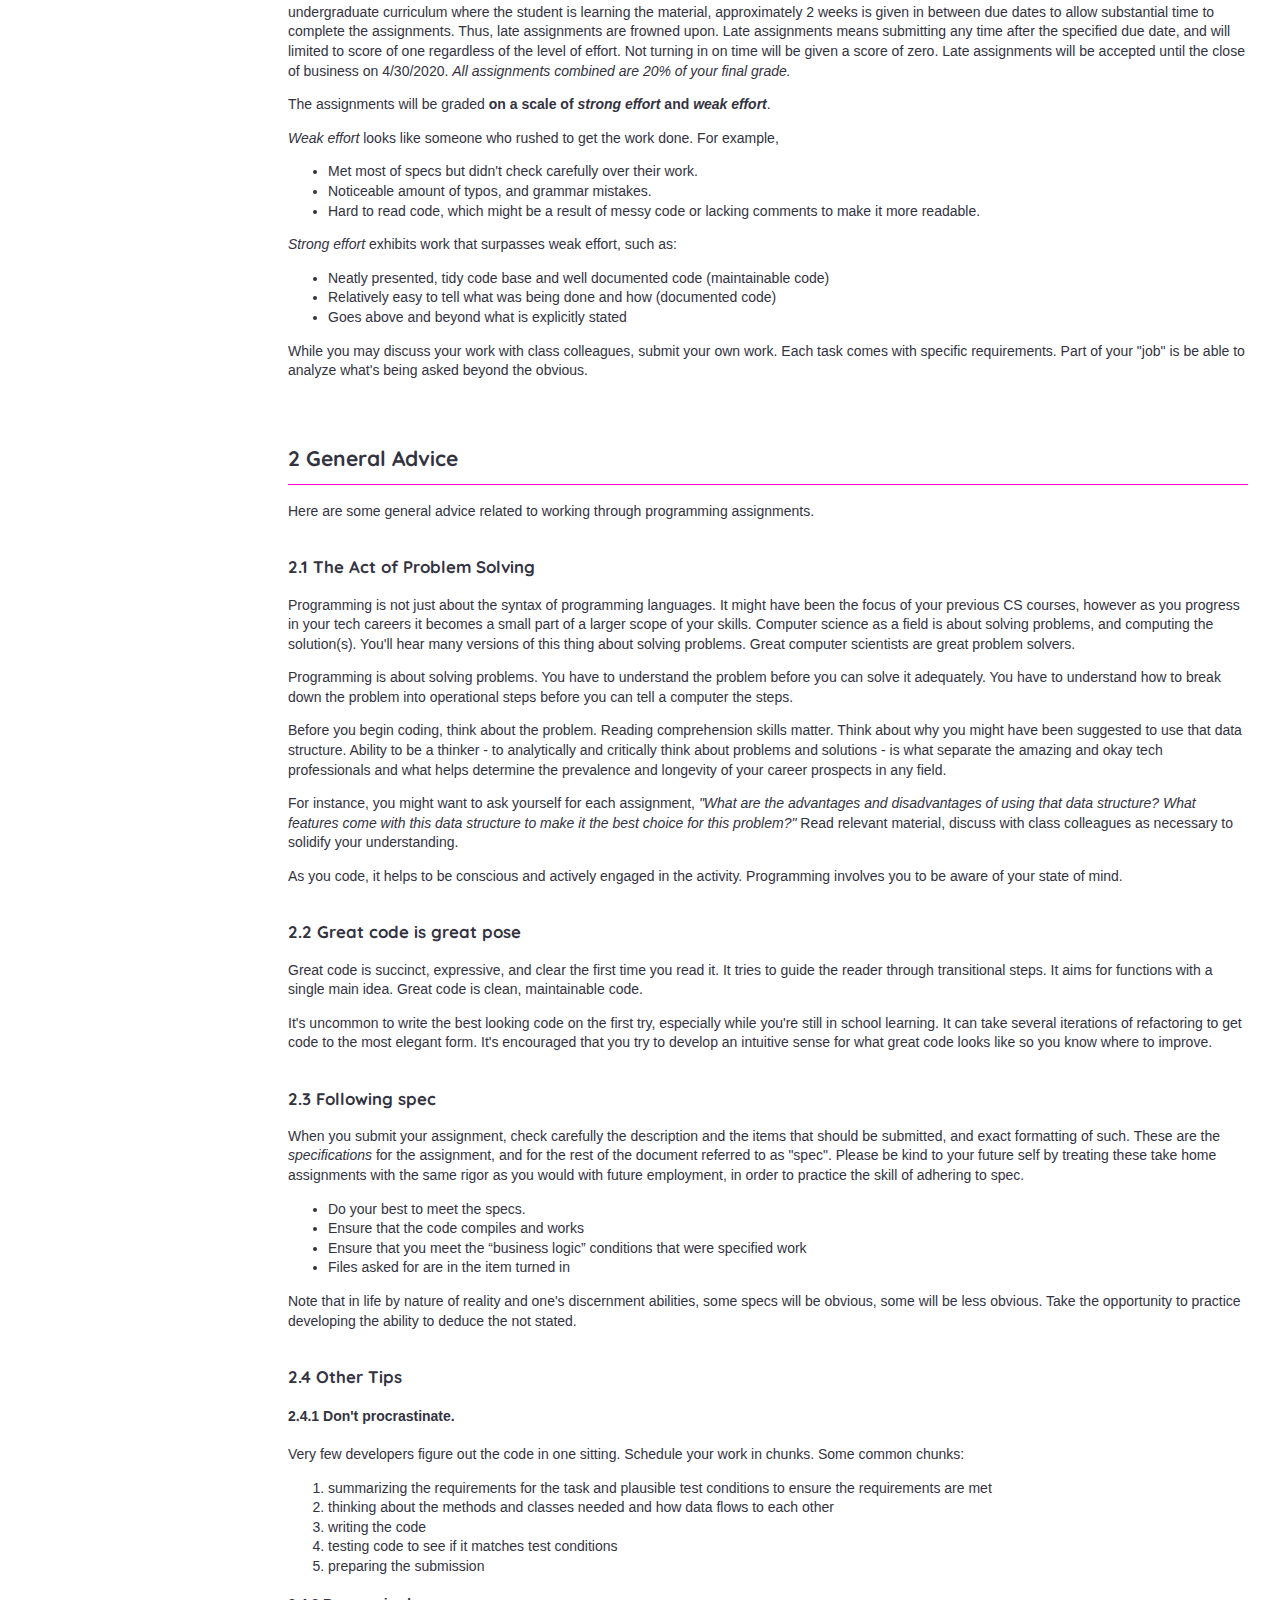
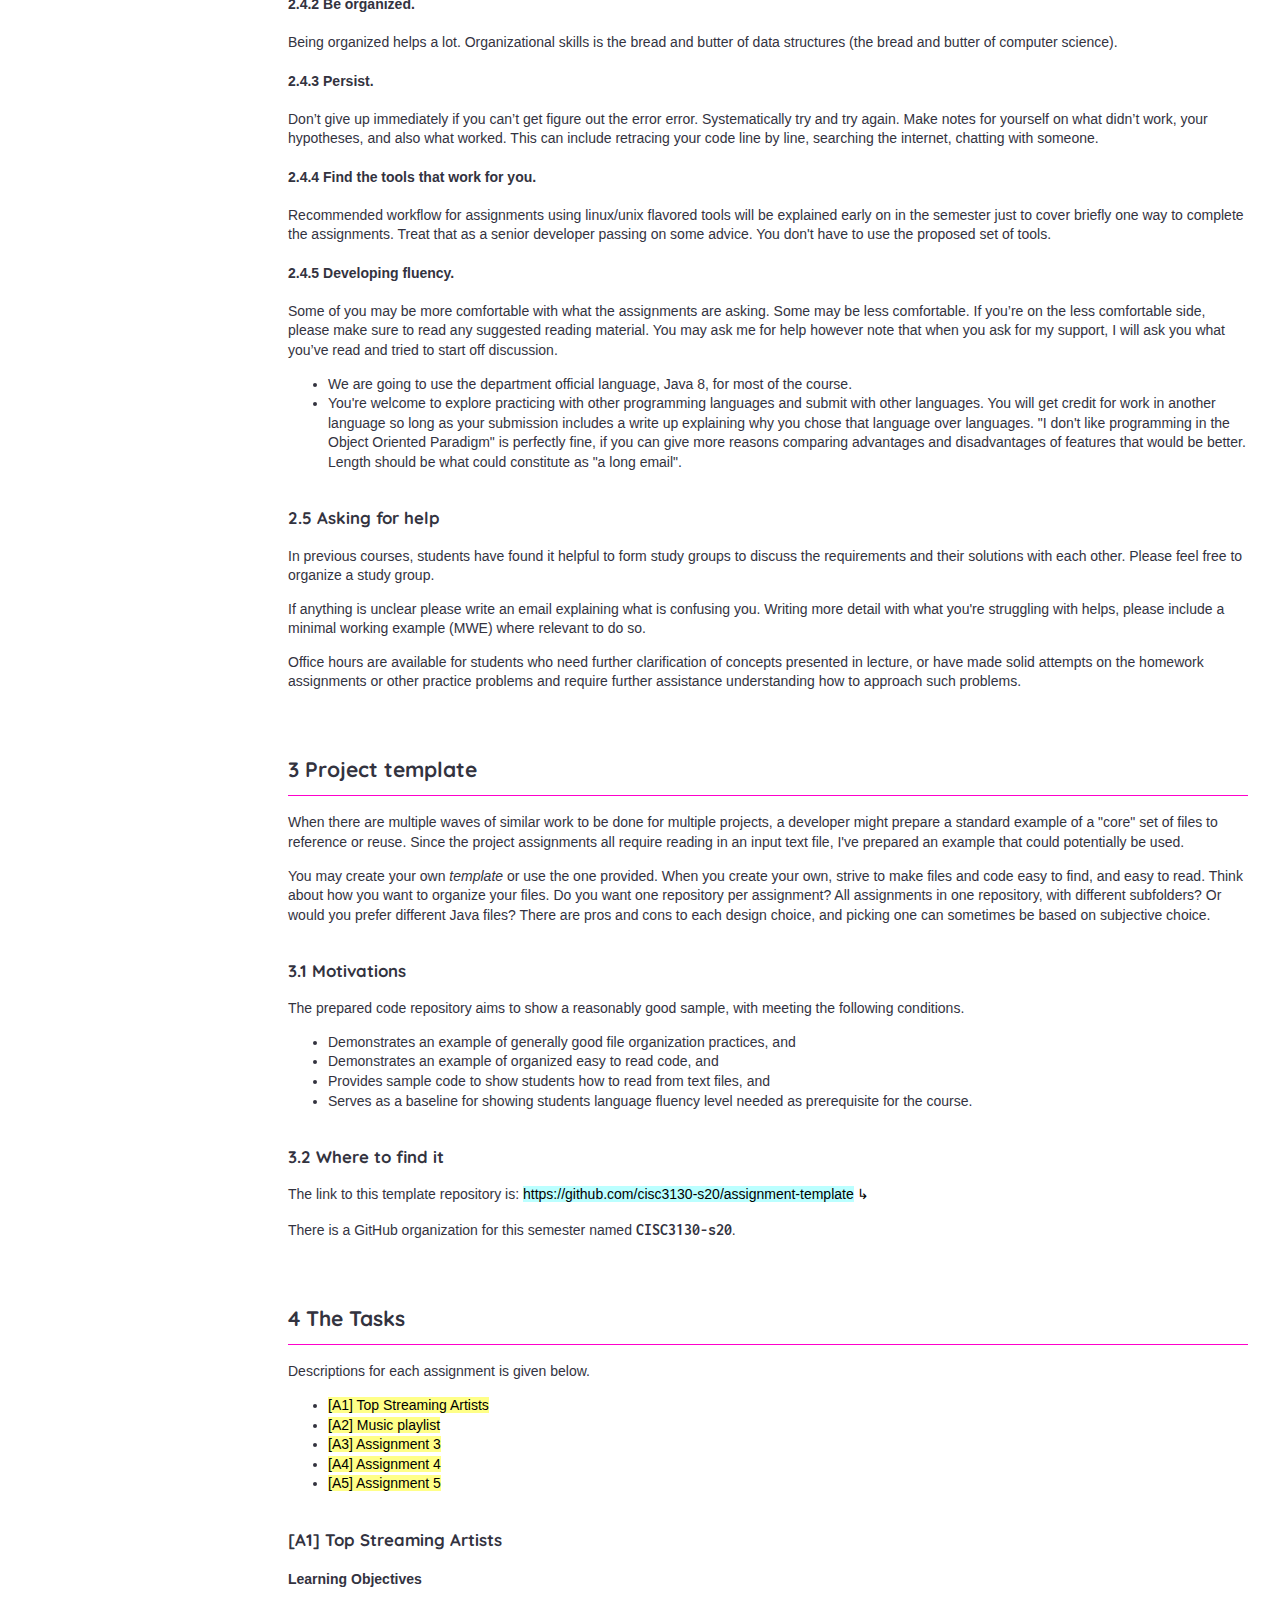
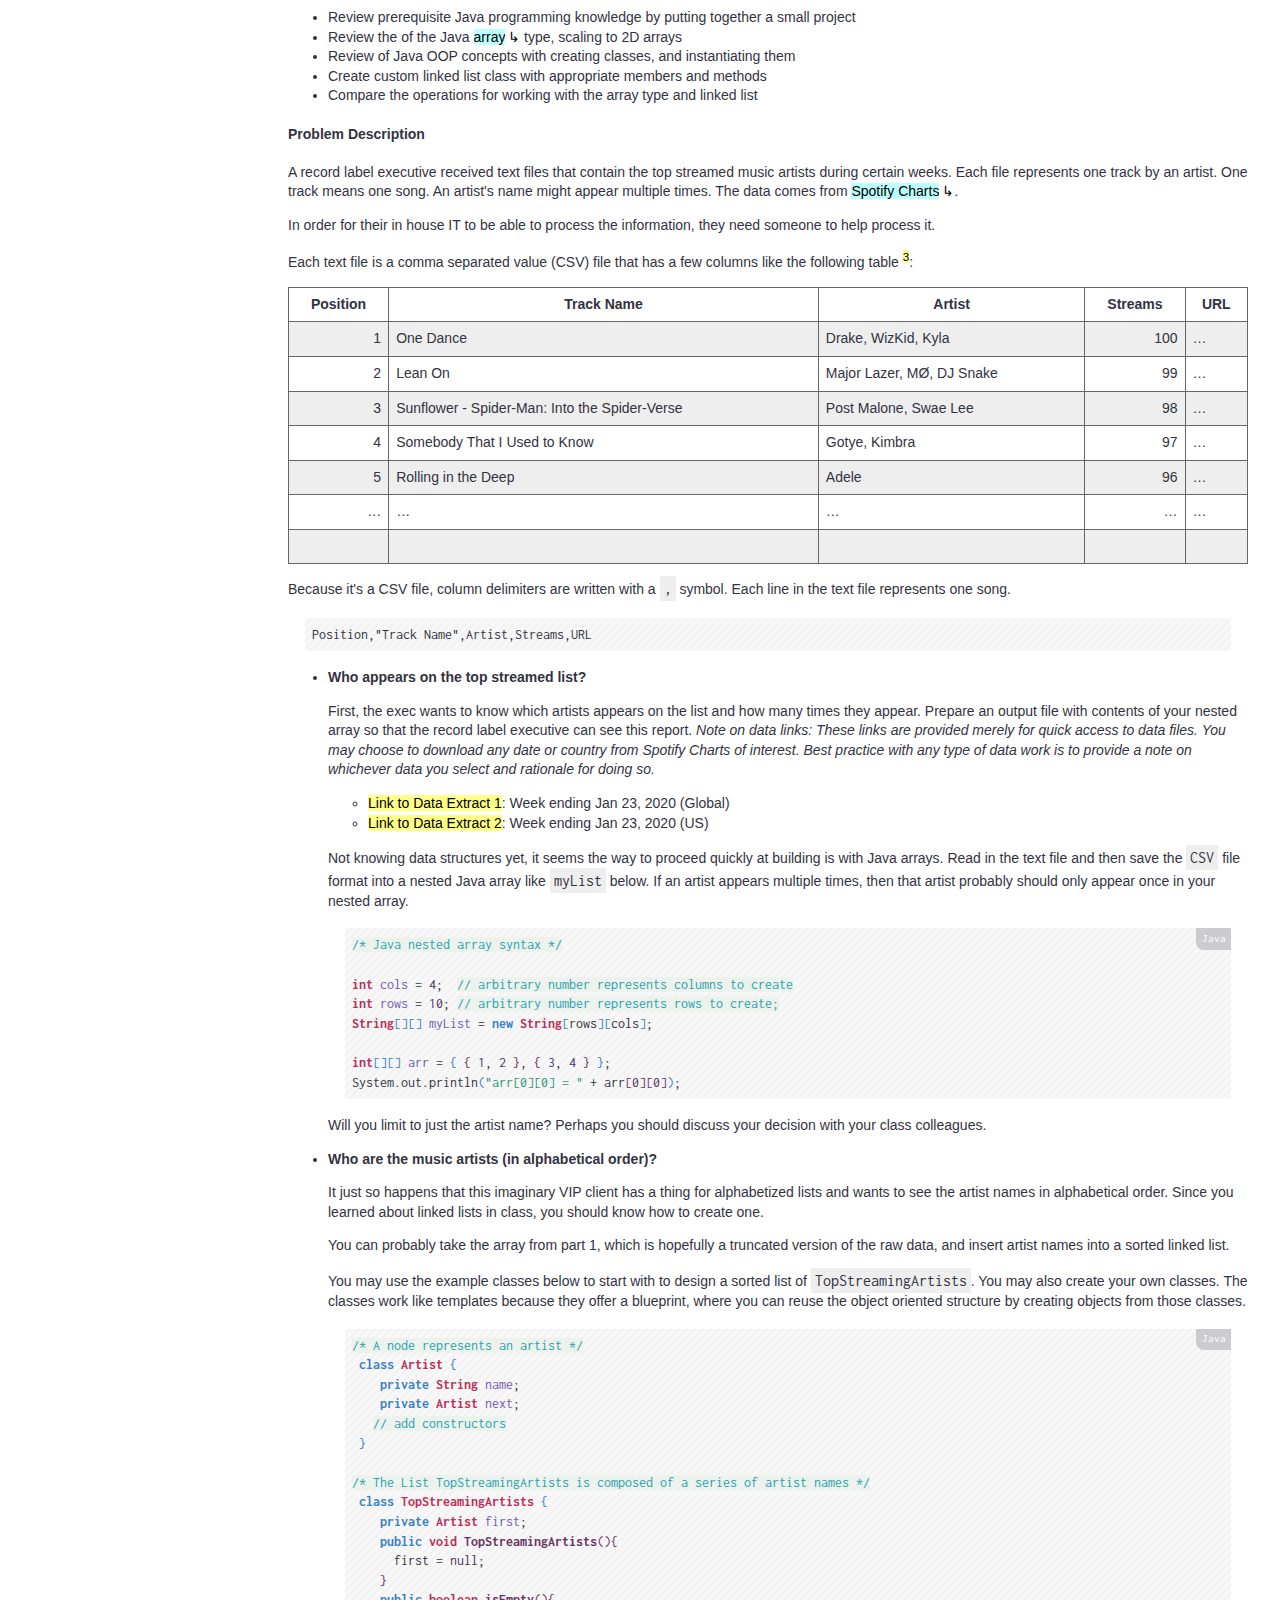
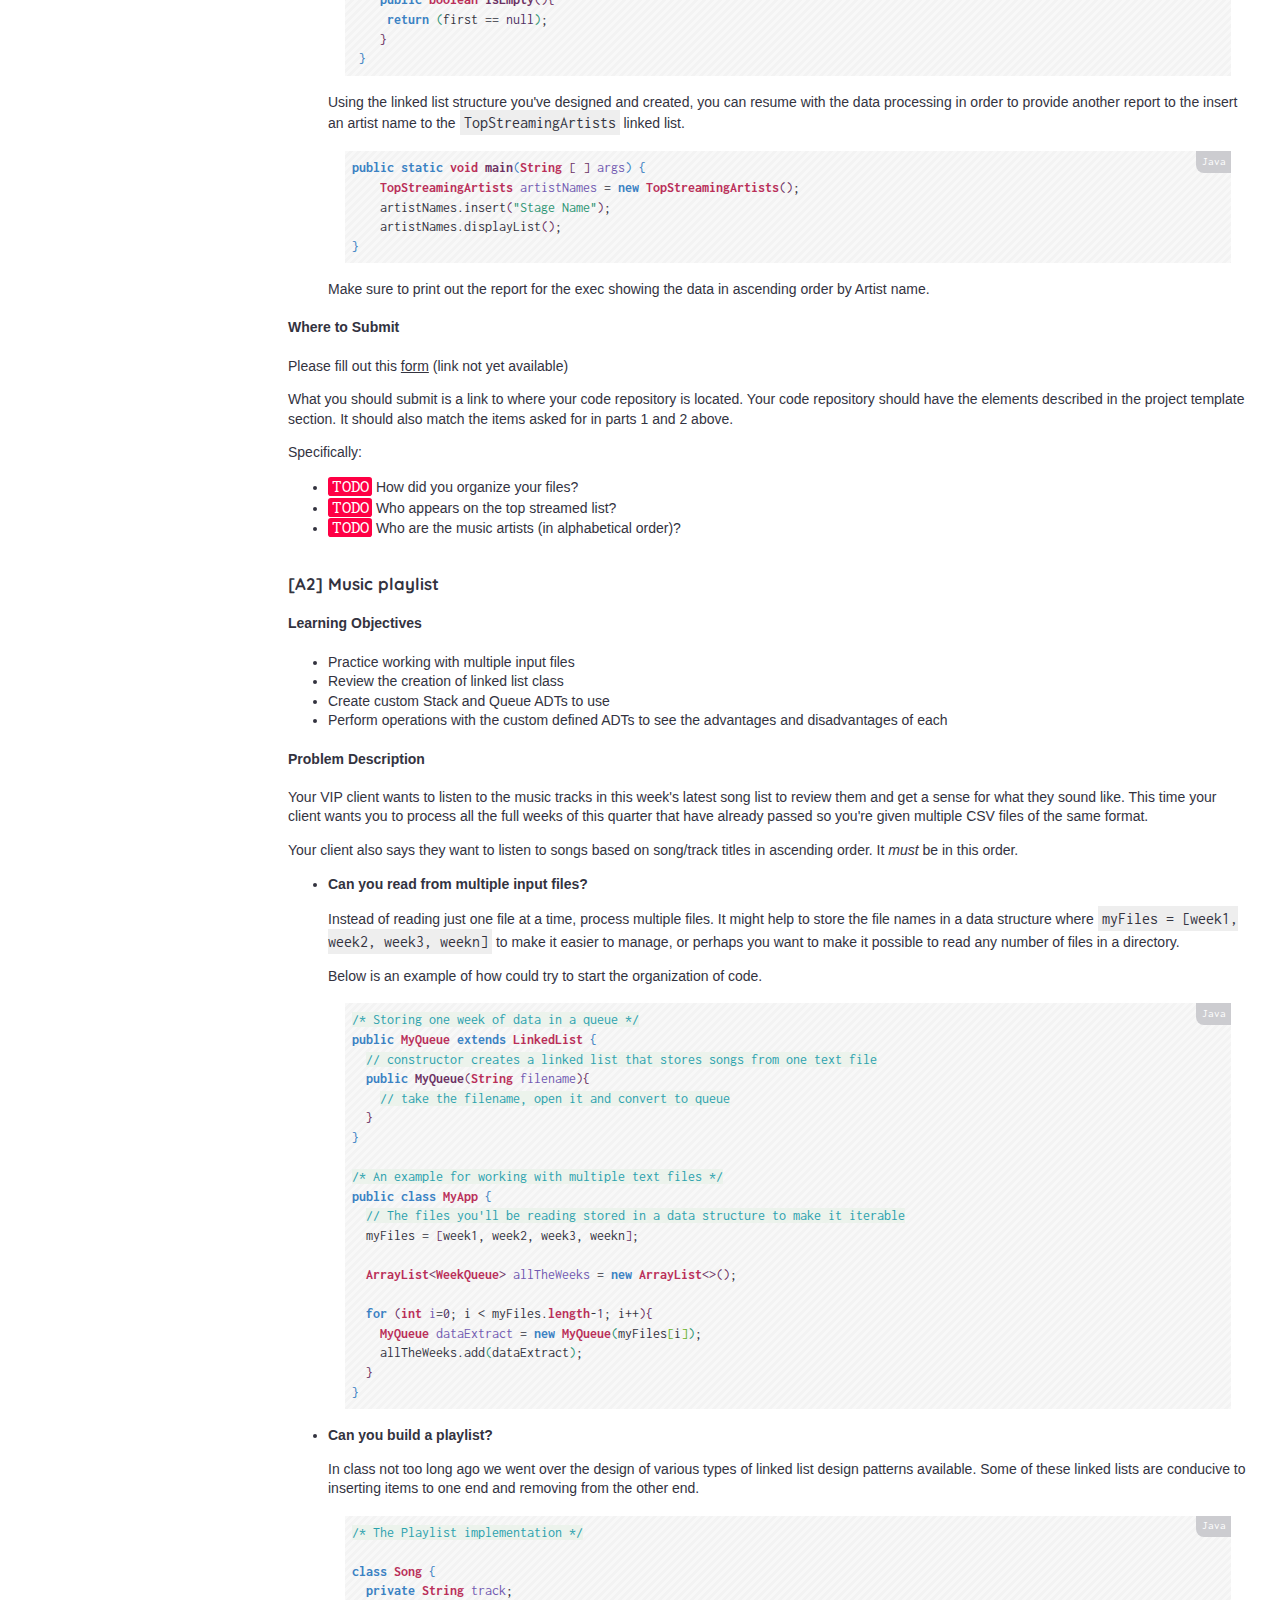
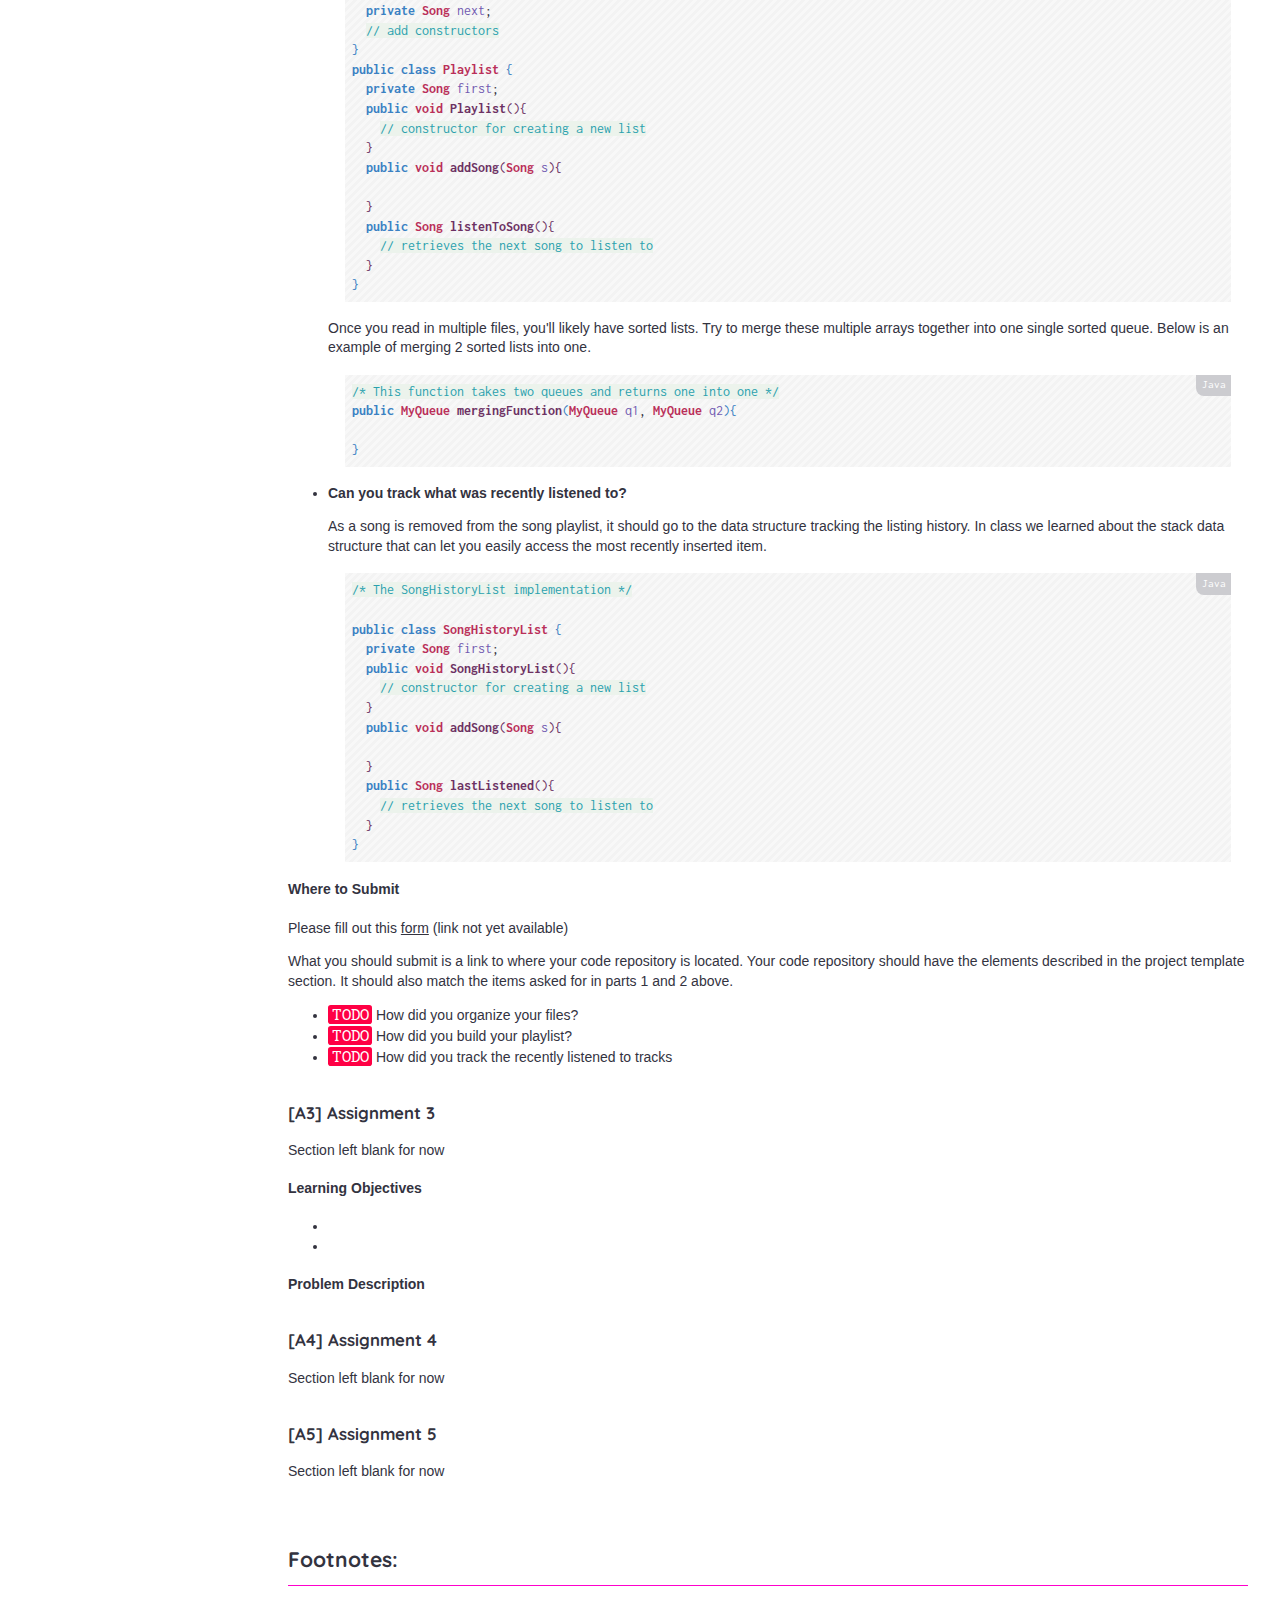
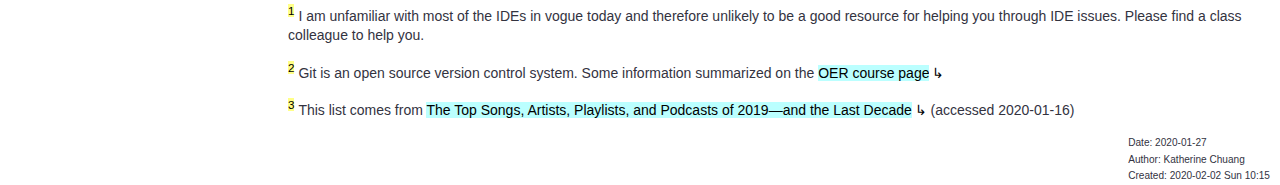
==== commit ebfdebc3: "+ data extract, edits for clarity" ====
--- a/assignments/index.html
+++ b/assignments/index.html
@@ -3,7 +3,7 @@
 "http://www.w3.org/TR/xhtml1/DTD/xhtml1-strict.dtd">
 <html xmlns="http://www.w3.org/1999/xhtml" lang="en" xml:lang="en">
 <head>
-<!-- 2020-01-19 Sun 10:18 -->
+<!-- 2020-02-02 Sun 10:15 -->
 <meta http-equiv="Content-Type" content="text/html;charset=utf-8" />
 <meta name="viewport" content="width=device-width, initial-scale=1" />
 <title>Assignments | CISC 3130 Data Structures</title>
@@ -241,54 +241,59 @@
 <h2>Table of Contents</h2>
 <div id="text-table-of-contents">
 <ul>
-<li><a href="#org91a14e8">Assignment Due Dates</a></li>
-<li><a href="#org227b036">1. Objective</a>
+<li><a href="#orgc883ea9">Assignment Due Dates</a></li>
+<li><a href="#org81b7f7f">1. Objective</a>
 <ul>
-<li><a href="#org3bf4330">1.1. Your Role</a></li>
-<li><a href="#orga570671">1.2. Technology requirements</a></li>
-<li><a href="#org60e18bc">1.3. Grading Rubric</a></li>
-</ul>
-</li>
-<li><a href="#org896b054">2. General Advice</a>
+<li><a href="#orgc405a57">1.1. Your Role</a></li>
+<li><a href="#org445f493">1.2. Technology requirements</a></li>
+<li><a href="#org44b6112">1.3. Grading Rubric</a></li>
+</ul>
+</li>
+<li><a href="#orga84a991">2. General Advice</a>
 <ul>
-<li><a href="#org1c9a462">2.1. The Act of Problem Solving</a></li>
-<li><a href="#org50e67ad">2.2. Great code is great pose</a></li>
-<li><a href="#org0cac0ee">2.3. Following spec</a></li>
-<li><a href="#orge0d5e74">2.4. Other Tips</a>
+<li><a href="#org64799ff">2.1. The Act of Problem Solving</a></li>
+<li><a href="#orgb375795">2.2. Great code is great pose</a></li>
+<li><a href="#org1d55d37">2.3. Following spec</a></li>
+<li><a href="#orgec16dd0">2.4. Other Tips</a>
 <ul>
-<li><a href="#orgee9fc8f">2.4.1. Don't procrastinate.</a></li>
-<li><a href="#orgb4b2a0c">2.4.2. Be organized.</a></li>
-<li><a href="#org2a6cee6">2.4.3. Persist.</a></li>
-<li><a href="#orgc51fa9e">2.4.4. Find the tools that work for you.</a></li>
-<li><a href="#orgb68b111">2.4.5. Developing fluency.</a></li>
+<li><a href="#org1047ab7">2.4.1. Don't procrastinate.</a></li>
+<li><a href="#orga6b2177">2.4.2. Be organized.</a></li>
+<li><a href="#org9d20a06">2.4.3. Persist.</a></li>
+<li><a href="#orgfa334f3">2.4.4. Find the tools that work for you.</a></li>
+<li><a href="#orgbefdedc">2.4.5. Developing fluency.</a></li>
 </ul>
 </li>
 <li><a href="#help">2.5. Asking for help</a></li>
 </ul>
 </li>
-<li><a href="#orgf9dd026">3. Project template</a>
+<li><a href="#orgf573b81">3. Project template</a>
 <ul>
-<li><a href="#org98eacfc">3.1. Motivations</a></li>
-<li><a href="#org911c0ec">3.2. Where to find it</a></li>
-</ul>
-</li>
-<li><a href="#org8b6a867">4. The Tasks</a>
+<li><a href="#org47c60bf">3.1. Motivations</a></li>
+<li><a href="#org1f58ff3">3.2. Where to find it</a></li>
+</ul>
+</li>
+<li><a href="#org45fc9ec">4. The Tasks</a>
 <ul>
 <li><a href="#a1">[A1] Top Streaming Artists</a>
 <ul>
-<li><a href="#org8b3072b">Learning Objectives</a></li>
-<li><a href="#org9d4da38">Problem Description</a></li>
-<li><a href="#org5f2533a">Where to Submit</a></li>
+<li><a href="#orgcf039a0">Learning Objectives</a></li>
+<li><a href="#org518236b">Problem Description</a></li>
+<li><a href="#orgc809ad0">Where to Submit</a></li>
 </ul>
 </li>
 <li><a href="#a2">[A2] Music playlist</a>
 <ul>
-<li><a href="#org3058ede">Learning Objectives</a></li>
-<li><a href="#orgc5c5586">Problem Description:</a></li>
-<li><a href="#org76bfdac">Where to Submit:</a></li>
-</ul>
-</li>
-<li><a href="#a3">[A3]  Assignment 3</a></li>
+<li><a href="#org5597820">Learning Objectives</a></li>
+<li><a href="#org869ff09">Problem Description</a></li>
+<li><a href="#orgc104798">Where to Submit</a></li>
+</ul>
+</li>
+<li><a href="#a3">[A3]  Assignment 3</a>
+<ul>
+<li><a href="#org49b8e48">Learning Objectives</a></li>
+<li><a href="#org98c8e7a">Problem Description</a></li>
+</ul>
+</li>
 <li><a href="#a4">[A4] Assignment 4</a></li>
 <li><a href="#a5">[A5] Assignment 5</a></li>
 </ul>
@@ -306,9 +311,9 @@
 </div>
 
 
-<div id="outline-container-org91a14e8" class="outline-2">
-<h2 id="org91a14e8">Assignment Due Dates</h2>
-<div class="outline-text-2" id="text-org91a14e8">
+<div id="outline-container-orgc883ea9" class="outline-2">
+<h2 id="orgc883ea9">Assignment Due Dates</h2>
+<div class="outline-text-2" id="text-orgc883ea9">
 <p>
 This section to summarize the links for submitting assignments.
 </p>
@@ -335,13 +340,13 @@
 <tr>
 <td class="org-left"><code>[A1]</code> <a href="#a1">Top Streaming Music Artists</a></td>
 <td class="org-left">2/20/2020</td>
-<td class="org-left">Form</td>
+<td class="org-left"><a href="https://docs.google.com/forms/d/e/1FAIpQLScoTdzWI9jpKVkvAejzHfDfUoDf1rFd931S-ei2puA6zZbBzg/viewform">Form</a></td>
 </tr>
 
 <tr>
 <td class="org-left"><code>[A2]</code> <a href="#a2">Music Playlist</a></td>
 <td class="org-left">3/5/2020</td>
-<td class="org-left">Form</td>
+<td class="org-left"><a href="https://docs.google.com/forms/d/e/1FAIpQLScU0yfFiwgAtiFT-XxJt4U-lbaDRA9sW_PT78tvfopk-VFjIw/viewform">Form</a></td>
 </tr>
 
 <tr>
@@ -374,14 +379,18 @@
 <p>
 Please avoid submitting the following types of files: <code>.class</code>, <code>.jar</code>, <code>.zip</code>
 </p>
-</div>
-</div>
-
-<div id="outline-container-org227b036" class="outline-2">
-<h2 id="org227b036"><span class="section-number-2">1</span> Objective</h2>
+
+<p>
+These 5 assignments make up 20% of your final grade. For more on the grading scheme, please read section 1.3 Grading Rubric.
+</p>
+</div>
+</div>
+
+<div id="outline-container-org81b7f7f" class="outline-2">
+<h2 id="org81b7f7f"><span class="section-number-2">1</span> Objective</h2>
 <div class="outline-text-2" id="text-1">
 <p>
-Take home assignments are opportunities to enhance the concepts and theories we cover in class in a more tangible way. You would find the most value of these assignments if you treat them with the seriousness as if you were employed but a VIP client, albeit with obscure and outdated data processing needs.
+Take home assignments are opportunities to enhance the concepts and theories we cover in class in a more tangible way. You would find the most value of these assignments if you treat them with the seriousness as if you were employed by a VIP client, albeit with obscure and outdated data processing needs.
 </p>
 
 <p>
@@ -389,8 +398,8 @@
 </p>
 </div>
 
-<div id="outline-container-org3bf4330" class="outline-3">
-<h3 id="org3bf4330"><span class="section-number-3">1.1</span> Your Role</h3>
+<div id="outline-container-orgc405a57" class="outline-3">
+<h3 id="orgc405a57"><span class="section-number-3">1.1</span> Your Role</h3>
 <div class="outline-text-3" id="text-1-1">
 <p>
 Imagine you are the developer and manager hh
@@ -423,8 +432,8 @@
 </div>
 </div>
 
-<div id="outline-container-orga570671" class="outline-3">
-<h3 id="orga570671"><span class="section-number-3">1.2</span> Technology requirements</h3>
+<div id="outline-container-org445f493" class="outline-3">
+<h3 id="org445f493"><span class="section-number-3">1.2</span> Technology requirements</h3>
 <div class="outline-text-3" id="text-1-2">
 <ul class="org-ul">
 <li>Your text editor/IDE of choice. I mainly use vim or emacs text editor <sup><a id="fnr.1" class="footref" href="#fn.1">1</a></sup></li>
@@ -435,15 +444,19 @@
 </div>
 </div>
 
-<div id="outline-container-org60e18bc" class="outline-3">
-<h3 id="org60e18bc"><span class="section-number-3">1.3</span> Grading Rubric</h3>
+<div id="outline-container-org44b6112" class="outline-3">
+<h3 id="org44b6112"><span class="section-number-3">1.3</span> Grading Rubric</h3>
 <div class="outline-text-3" id="text-1-3">
 <p>
-The assignments will be graded on a scale of <i>strong effort</i> and <i>weak effort</i>. Late assignments means submitting any time after the specified due date, and will limited to score of one regardless of the level of effort. Not turning in on time will be given a score of zero. Late assignments will be accepted until the close of business on 4/30/2020 All assignments combined are 20% of your final grade.
-</p>
-
-<p>
-Weak effort looks like someone who rushed to get the work done. For example,
+These assignments are designed with the idea that a seasoned, full-time programmer can finish in an afternoon of about 2-4 hours. In translating to an undergraduate curriculum where the student is learning the material, approximately 2 weeks is given in between due dates to allow substantial time to complete the assignments. Thus, late assignments are frowned upon. Late assignments means submitting any time after the specified due date, and will limited to score of one regardless of the level of effort. Not turning in on time will be given a score of zero. Late assignments will be accepted until the close of business on 4/30/2020. <i>All assignments combined are 20% of your final grade.</i>
+</p>
+
+<p>
+The assignments will be graded <b>on a scale of <i>strong effort</i> and <i>weak effort</i></b>.
+</p>
+
+<p>
+<i>Weak effort</i> looks like someone who rushed to get the work done. For example,
 </p>
 
 <ul class="org-ul">
@@ -453,7 +466,7 @@
 </ul>
 
 <p>
-Strong effort exhibits work that surpasses weak effort, such as:
+<i>Strong effort</i> exhibits work that surpasses weak effort, such as:
 </p>
 
 <ul class="org-ul">
@@ -469,16 +482,16 @@
 </div>
 </div>
 
-<div id="outline-container-org896b054" class="outline-2">
-<h2 id="org896b054"><span class="section-number-2">2</span> General Advice</h2>
+<div id="outline-container-orga84a991" class="outline-2">
+<h2 id="orga84a991"><span class="section-number-2">2</span> General Advice</h2>
 <div class="outline-text-2" id="text-2">
 <p>
 Here are some general advice related to working through programming assignments.
 </p>
 </div>
 
-<div id="outline-container-org1c9a462" class="outline-3">
-<h3 id="org1c9a462"><span class="section-number-3">2.1</span> The Act of Problem Solving</h3>
+<div id="outline-container-org64799ff" class="outline-3">
+<h3 id="org64799ff"><span class="section-number-3">2.1</span> The Act of Problem Solving</h3>
 <div class="outline-text-3" id="text-2-1">
 <p>
 Programming is not just about the syntax of programming languages. It might have been the focus of your previous CS courses, however as you progress in your tech careers it becomes a small part of a larger scope of your skills.  Computer science as a field is about solving problems, and computing the solution(s). You'll hear many versions of this thing about solving problems. Great computer scientists are great problem solvers.
@@ -502,8 +515,8 @@
 </div>
 </div>
 
-<div id="outline-container-org50e67ad" class="outline-3">
-<h3 id="org50e67ad"><span class="section-number-3">2.2</span> Great code is great pose</h3>
+<div id="outline-container-orgb375795" class="outline-3">
+<h3 id="orgb375795"><span class="section-number-3">2.2</span> Great code is great pose</h3>
 <div class="outline-text-3" id="text-2-2">
 <p>
 Great code is succinct, expressive, and clear the first time you read it. It tries to guide the reader through transitional steps. It aims for functions with a single main idea. Great code is clean, maintainable code.
@@ -515,8 +528,8 @@
 </div>
 </div>
 
-<div id="outline-container-org0cac0ee" class="outline-3">
-<h3 id="org0cac0ee"><span class="section-number-3">2.3</span> Following spec</h3>
+<div id="outline-container-org1d55d37" class="outline-3">
+<h3 id="org1d55d37"><span class="section-number-3">2.3</span> Following spec</h3>
 <div class="outline-text-3" id="text-2-3">
 <p>
 When you submit your assignment, check carefully the description and the items that should be submitted, and exact formatting of such. These are the <i>specifications</i> for the assignment, and for the rest of the document referred to as "spec". Please be kind to your future self by treating these take home assignments with the same rigor as you would with future employment, in order to practice the skill of adhering to spec.
@@ -535,51 +548,51 @@
 </div>
 </div>
 
-<div id="outline-container-orge0d5e74" class="outline-3">
-<h3 id="orge0d5e74"><span class="section-number-3">2.4</span> Other Tips</h3>
+<div id="outline-container-orgec16dd0" class="outline-3">
+<h3 id="orgec16dd0"><span class="section-number-3">2.4</span> Other Tips</h3>
 <div class="outline-text-3" id="text-2-4">
 </div>
-<div id="outline-container-orgee9fc8f" class="outline-4">
-<h4 id="orgee9fc8f"><span class="section-number-4">2.4.1</span> Don't procrastinate.</h4>
+<div id="outline-container-org1047ab7" class="outline-4">
+<h4 id="org1047ab7"><span class="section-number-4">2.4.1</span> Don't procrastinate.</h4>
 <div class="outline-text-4" id="text-2-4-1">
 <p>
 Very few developers figure out the code in one sitting. Schedule your work in chunks. Some common chunks:
 </p>
 </div>
 <ol class="org-ol">
-<li><a id="orgc88454e"></a>summarizing the requirements for the task and plausible test conditions to ensure the requirements are met<br /></li>
-<li><a id="org988e139"></a>thinking about the methods and classes needed and how data flows to each other<br /></li>
-<li><a id="orgfef8694"></a>writing the code<br /></li>
-<li><a id="org84bfdeb"></a>testing code to see if it matches test conditions<br /></li>
-<li><a id="org40b1a8a"></a>preparing the submission<br /></li>
+<li><a id="orgc77a529"></a>summarizing the requirements for the task and plausible test conditions to ensure the requirements are met<br /></li>
+<li><a id="org1a1c22a"></a>thinking about the methods and classes needed and how data flows to each other<br /></li>
+<li><a id="orgaf35527"></a>writing the code<br /></li>
+<li><a id="org0e207de"></a>testing code to see if it matches test conditions<br /></li>
+<li><a id="orgc75d56c"></a>preparing the submission<br /></li>
 </ol>
 </div>
-<div id="outline-container-orgb4b2a0c" class="outline-4">
-<h4 id="orgb4b2a0c"><span class="section-number-4">2.4.2</span> Be organized.</h4>
+<div id="outline-container-orga6b2177" class="outline-4">
+<h4 id="orga6b2177"><span class="section-number-4">2.4.2</span> Be organized.</h4>
 <div class="outline-text-4" id="text-2-4-2">
 <p>
 Being organized helps a lot. Organizational skills is the bread and butter of data structures (the bread and butter of computer science).
 </p>
 </div>
 </div>
-<div id="outline-container-org2a6cee6" class="outline-4">
-<h4 id="org2a6cee6"><span class="section-number-4">2.4.3</span> Persist.</h4>
+<div id="outline-container-org9d20a06" class="outline-4">
+<h4 id="org9d20a06"><span class="section-number-4">2.4.3</span> Persist.</h4>
 <div class="outline-text-4" id="text-2-4-3">
 <p>
 Don’t give up immediately if you can’t get figure out the error error. Systematically try and try again. Make notes for yourself on what didn’t work, your hypotheses, and also what worked. This can include retracing your code line by line, searching the internet, chatting with someone.
 </p>
 </div>
 </div>
-<div id="outline-container-orgc51fa9e" class="outline-4">
-<h4 id="orgc51fa9e"><span class="section-number-4">2.4.4</span> Find the tools that work for you.</h4>
+<div id="outline-container-orgfa334f3" class="outline-4">
+<h4 id="orgfa334f3"><span class="section-number-4">2.4.4</span> Find the tools that work for you.</h4>
 <div class="outline-text-4" id="text-2-4-4">
 <p>
 Recommended workflow for assignments using linux/unix flavored tools will be explained early on in the semester just to cover briefly one way to complete the assignments. Treat that as a senior developer passing on some advice. You don't have to use the proposed set of tools.
 </p>
 </div>
 </div>
-<div id="outline-container-orgb68b111" class="outline-4">
-<h4 id="orgb68b111"><span class="section-number-4">2.4.5</span> Developing fluency.</h4>
+<div id="outline-container-orgbefdedc" class="outline-4">
+<h4 id="orgbefdedc"><span class="section-number-4">2.4.5</span> Developing fluency.</h4>
 <div class="outline-text-4" id="text-2-4-5">
 <p>
 Some of you may be more comfortable with what the assignments are asking. Some may be less comfortable. If you’re on the less comfortable side, please make sure to read any suggested reading material. You may ask me for help however note that when you ask for my support, I will ask you what you’ve read and tried to start off discussion.
@@ -595,8 +608,8 @@
 </div>
 
 
-<div id="outline-container-orgde6e5f6" class="outline-3">
-<h3 id="help"><a id="orgde6e5f6"></a><span class="section-number-3">2.5</span> Asking for help</h3>
+<div id="outline-container-org85a5300" class="outline-3">
+<h3 id="help"><a id="org85a5300"></a><span class="section-number-3">2.5</span> Asking for help</h3>
 <div class="outline-text-3" id="text-help">
 <p>
 In previous courses, students have found it helpful to form study groups to discuss the requirements and their solutions with each other. Please feel free to organize a study group.
@@ -613,8 +626,8 @@
 </div>
 </div>
 
-<div id="outline-container-orgf9dd026" class="outline-2">
-<h2 id="orgf9dd026"><span class="section-number-2">3</span> Project template</h2>
+<div id="outline-container-orgf573b81" class="outline-2">
+<h2 id="orgf573b81"><span class="section-number-2">3</span> Project template</h2>
 <div class="outline-text-2" id="text-3">
 <p>
 When there are multiple waves of similar work to be done for multiple projects, a developer might prepare a standard example of a "core" set of files to reference or reuse. Since the project assignments all require reading in an input text file, I've prepared an example that could potentially be used.
@@ -625,8 +638,8 @@
 </p>
 </div>
 
-<div id="outline-container-org98eacfc" class="outline-3">
-<h3 id="org98eacfc"><span class="section-number-3">3.1</span> Motivations</h3>
+<div id="outline-container-org47c60bf" class="outline-3">
+<h3 id="org47c60bf"><span class="section-number-3">3.1</span> Motivations</h3>
 <div class="outline-text-3" id="text-3-1">
 <p>
 The prepared code repository aims to show a reasonably good sample, with meeting the following conditions.
@@ -641,8 +654,8 @@
 </div>
 </div>
 
-<div id="outline-container-org911c0ec" class="outline-3">
-<h3 id="org911c0ec"><span class="section-number-3">3.2</span> Where to find it</h3>
+<div id="outline-container-org1f58ff3" class="outline-3">
+<h3 id="org1f58ff3"><span class="section-number-3">3.2</span> Where to find it</h3>
 <div class="outline-text-3" id="text-3-2">
 <p>
 The link to this template repository is: <a href="https://github.com/cisc3130-s20/assignment-template">https://github.com/cisc3130-s20/assignment-template</a>
@@ -655,8 +668,8 @@
 </div>
 </div>
 
-<div id="outline-container-org8b6a867" class="outline-2">
-<h2 id="org8b6a867"><span class="section-number-2">4</span> The Tasks</h2>
+<div id="outline-container-org45fc9ec" class="outline-2">
+<h2 id="org45fc9ec"><span class="section-number-2">4</span> The Tasks</h2>
 <div class="outline-text-2" id="text-4">
 <p>
 Descriptions for each assignment is given below.
@@ -672,14 +685,14 @@
 </div>
 </div>
 
-<div id="outline-container-org616a974" class="outline-3">
-<h3 id="a1"><a id="org616a974"></a>[A1] Top Streaming Artists</h3>
+<div id="outline-container-orgfb9bdeb" class="outline-3">
+<h3 id="a1"><a id="orgfb9bdeb"></a>[A1] Top Streaming Artists</h3>
 <div class="outline-text-3" id="text-a1">
 </div>
 
-<div id="outline-container-org8b3072b" class="outline-4">
-<h4 id="org8b3072b">Learning Objectives</h4>
-<div class="outline-text-4" id="text-org8b3072b">
+<div id="outline-container-orgcf039a0" class="outline-4">
+<h4 id="orgcf039a0">Learning Objectives</h4>
+<div class="outline-text-4" id="text-orgcf039a0">
 <ul class="org-ul">
 <li>Review prerequisite Java programming knowledge by putting together a small project</li>
 <li>Review the of the Java <a href="https://docs.oracle.com/javase/tutorial/java/nutsandbolts/arrays.html">array</a> type, scaling to 2D arrays</li>
@@ -690,11 +703,11 @@
 </div>
 </div>
 
-<div id="outline-container-org9d4da38" class="outline-4">
-<h4 id="org9d4da38">Problem Description</h4>
-<div class="outline-text-4" id="text-org9d4da38">
-<p>
-A record label executive received text files that contain the top streamed music artists during certain weeks. Each file represents one track by an artist. An artist's name might appear multiple times. The data comes from <a href="https://spotifycharts.com/">Spotify Charts</a>.
+<div id="outline-container-org518236b" class="outline-4">
+<h4 id="org518236b">Problem Description</h4>
+<div class="outline-text-4" id="text-org518236b">
+<p>
+A record label executive received text files that contain the top streamed music artists during certain weeks. Each file represents one track by an artist. One track means one song. An artist's name might appear multiple times. The data comes from <a href="https://spotifycharts.com/">Spotify Charts</a>.
 </p>
 
 <p>
@@ -798,23 +811,24 @@
 </div>
 
 <ul class="org-ul">
-<li><a id="org9cfd482"></a><b>Who appears on the top streamed list?</b><br />
-<div class="outline-text-5" id="text-org9cfd482">
-<p>
-First, the exec wants to know which artists appears on the list and how many times they appear. Prepare an output file with contents of your nested array so that the record label executive can see this report.
-</p>
-</div>
-
-<ul class="org-ul">
-<li><a id="org374818f"></a>Link to Data Extract 1<br /></li>
-<li><a id="org1ccab33"></a>Link to Data Extract 2<br />
-<div class="outline-text-7" id="text-org1ccab33">
+<li><a id="org1e85ff0"></a><b>Who appears on the top streamed list?</b><br />
+<div class="outline-text-5" id="text-org1e85ff0">
+<p>
+First, the exec wants to know which artists appears on the list and how many times they appear. Prepare an output file with contents of your nested array so that the record label executive can see this report. <i>Note on data links: These links are provided merely for quick access to data files. You may choose to download any date or country from Spotify Charts of interest. Best practice with any type of data work is to provide a note on whichever data you select and rationale for doing so.</i>
+</p>
+
+<ul class="org-ul">
+<li><a href="../data/regional-global-weekly-2020-01-17--2020-01-24.csv">Link to Data Extract 1</a>: Week ending Jan 23, 2020 (Global)</li>
+<li><a href="../data/regional-us-weekly-2020-01-17--2020-01-24.csv">Link to Data Extract 2</a>: Week ending Jan 23, 2020 (US)</li>
+</ul>
+
+
 <p>
 Not knowing data structures yet, it seems the way to proceed quickly at building is with Java arrays. Read in the text file and then save the <code>CSV</code> file format into a nested Java array like <code>myList</code> below. If an artist appears multiple times, then that artist probably should only appear once in your nested array.
 </p>
 
 <div class="org-src-container">
-<pre class="src src-java" id="org25b9512"><span style="color: #2aa1ae; background-color: #ecf3ec;">/* </span><span style="color: #2aa1ae; background-color: #ecf3ec;">Java nested array syntax */</span>
+<pre class="src src-java" id="org86c08f6"><span style="color: #2aa1ae; background-color: #ecf3ec;">/* </span><span style="color: #2aa1ae; background-color: #ecf3ec;">Java nested array syntax */</span>
 
 <span style="color: #ba2f59; font-weight: bold;">int</span> <span style="color: #715ab1;">cols</span> = <span style="color: #4e3163;">4</span>;  <span style="color: #2aa1ae; background-color: #ecf3ec;">// </span><span style="color: #2aa1ae; background-color: #ecf3ec;">arbitrary number represents columns to create</span>
 <span style="color: #ba2f59; font-weight: bold;">int</span> <span style="color: #715ab1;">rows</span> = <span style="color: #4e3163;">10</span>; <span style="color: #2aa1ae; background-color: #ecf3ec;">// </span><span style="color: #2aa1ae; background-color: #ecf3ec;">arbitrary number represents rows to create;</span>
@@ -830,12 +844,10 @@
 </p>
 </div>
 </li>
-</ul>
-</li>
-
-
-<li><a id="org7033a9e"></a><b>Who are the music artists (in alphabetical order)?</b><br />
-<div class="outline-text-5" id="text-org7033a9e">
+
+
+<li><a id="org964e68c"></a><b>Who are the music artists (in alphabetical order)?</b><br />
+<div class="outline-text-5" id="text-org964e68c">
 <p>
 It just so happens that this imaginary VIP client has a thing for alphabetized lists and wants to see the artist names in alphabetical order. Since you learned about linked lists in class, you should know how to create one.
 </p>
@@ -849,7 +861,7 @@
 </p>
 
 <div class="org-src-container">
-<pre class="src src-java" id="orgdaea2cb"><span style="color: #2aa1ae; background-color: #ecf3ec;">/* </span><span style="color: #2aa1ae; background-color: #ecf3ec;">A node represents an artist */</span>
+<pre class="src src-java" id="org4764e2e"><span style="color: #2aa1ae; background-color: #ecf3ec;">/* </span><span style="color: #2aa1ae; background-color: #ecf3ec;">A node represents an artist */</span>
  <span style="color: #3a81c3; font-weight: bold;">class</span> <span style="color: #ba2f59; font-weight: bold;">Artist</span> <span style="color: #3a81c3;">{</span>
     <span style="color: #3a81c3; font-weight: bold;">private</span> <span style="color: #ba2f59; font-weight: bold;">String</span> <span style="color: #715ab1;">name</span>;
     <span style="color: #3a81c3; font-weight: bold;">private</span> <span style="color: #ba2f59; font-weight: bold;">Artist</span> <span style="color: #715ab1;">next</span>;
@@ -874,7 +886,7 @@
 </p>
 
 <div class="org-src-container">
-<pre class="src src-java" id="orgbdb7cd2"><span style="color: #3a81c3; font-weight: bold;">public</span> <span style="color: #3a81c3; font-weight: bold;">static</span> <span style="color: #ba2f59; font-weight: bold;">void</span> <span style="color: #6c3163; font-weight: bold;">main</span><span style="color: #3a81c3;">(</span><span style="color: #ba2f59; font-weight: bold;">String</span> <span style="color: #6c3163;">[</span> <span style="color: #6c3163;">]</span> <span style="color: #715ab1;">args</span><span style="color: #3a81c3;">)</span> <span style="color: #3a81c3;">{</span>
+<pre class="src src-java" id="org3e6c710"><span style="color: #3a81c3; font-weight: bold;">public</span> <span style="color: #3a81c3; font-weight: bold;">static</span> <span style="color: #ba2f59; font-weight: bold;">void</span> <span style="color: #6c3163; font-weight: bold;">main</span><span style="color: #3a81c3;">(</span><span style="color: #ba2f59; font-weight: bold;">String</span> <span style="color: #6c3163;">[</span> <span style="color: #6c3163;">]</span> <span style="color: #715ab1;">args</span><span style="color: #3a81c3;">)</span> <span style="color: #3a81c3;">{</span>
     <span style="color: #ba2f59; font-weight: bold;">TopStreamingArtists</span> <span style="color: #715ab1;">artistNames</span> = <span style="color: #3a81c3; font-weight: bold;">new</span> <span style="color: #ba2f59; font-weight: bold;">TopStreamingArtists</span><span style="color: #6c3163;">()</span>;
     artistNames.insert<span style="color: #6c3163;">(</span><span style="color: #2d9574;">"Stage Name"</span><span style="color: #6c3163;">)</span>;
     artistNames.displayList<span style="color: #6c3163;">()</span>;
@@ -892,9 +904,9 @@
 
 
 
-<div id="outline-container-org5f2533a" class="outline-4">
-<h4 id="org5f2533a">Where to Submit</h4>
-<div class="outline-text-4" id="text-org5f2533a">
+<div id="outline-container-orgc809ad0" class="outline-4">
+<h4 id="orgc809ad0">Where to Submit</h4>
+<div class="outline-text-4" id="text-orgc809ad0">
 <p>
 Please fill out this <span class="underline">form</span> (link not yet available)
 </p>
@@ -909,35 +921,35 @@
 </div>
 
 <ul class="org-ul">
-<li><a id="org6306e10"></a><span class="todo TODO">TODO</span> How did you organize your files?<br /></li>
-<li><a id="orgffd8e0e"></a><span class="todo TODO">TODO</span> Who appears on the top streamed list?<br /></li>
-<li><a id="orgff78c83"></a><span class="todo TODO">TODO</span> Who are the music artists (in alphabetical order)?<br /></li>
-</ul>
-</div>
-</div>
-
-
-<div id="outline-container-org955d6b0" class="outline-3">
-<h3 id="a2"><a id="org955d6b0"></a>[A2] Music playlist</h3>
+<li><a id="org9c219ee"></a><span class="todo TODO">TODO</span> How did you organize your files?<br /></li>
+<li><a id="org2238b35"></a><span class="todo TODO">TODO</span> Who appears on the top streamed list?<br /></li>
+<li><a id="org697fdd6"></a><span class="todo TODO">TODO</span> Who are the music artists (in alphabetical order)?<br /></li>
+</ul>
+</div>
+</div>
+
+
+<div id="outline-container-org3199977" class="outline-3">
+<h3 id="a2"><a id="org3199977"></a>[A2] Music playlist</h3>
 <div class="outline-text-3" id="text-a2">
 </div>
 
 
-<div id="outline-container-org3058ede" class="outline-4">
-<h4 id="org3058ede">Learning Objectives</h4>
-<div class="outline-text-4" id="text-org3058ede">
-<ul class="org-ul">
-<li>Practice handling multiple input files</li>
+<div id="outline-container-org5597820" class="outline-4">
+<h4 id="org5597820">Learning Objectives</h4>
+<div class="outline-text-4" id="text-org5597820">
+<ul class="org-ul">
+<li>Practice working with multiple input files</li>
 <li>Review the creation of linked list class</li>
 <li>Create custom Stack and Queue ADTs to use</li>
-<li>Perform operations with the custom defined ADTs see the advantages and disadvantages of each</li>
-</ul>
-</div>
-</div>
-
-<div id="outline-container-orgc5c5586" class="outline-4">
-<h4 id="orgc5c5586">Problem Description:</h4>
-<div class="outline-text-4" id="text-orgc5c5586">
+<li>Perform operations with the custom defined ADTs to see the advantages and disadvantages of each</li>
+</ul>
+</div>
+</div>
+
+<div id="outline-container-org869ff09" class="outline-4">
+<h4 id="org869ff09">Problem Description</h4>
+<div class="outline-text-4" id="text-org869ff09">
 <p>
 Your VIP client wants to listen to the music tracks in this week's latest song list to review them and get a sense for what they sound like. This time your client wants you to process all the full weeks of this quarter that have already passed so you're given multiple CSV files of the same format.
 </p>
@@ -948,8 +960,8 @@
 </div>
 
 <ul class="org-ul">
-<li><a id="orgac67879"></a><b>Can you read from multiple input files?</b><br />
-<div class="outline-text-5" id="text-orgac67879">
+<li><a id="orgccf6049"></a><b>Can you read from multiple input files?</b><br />
+<div class="outline-text-5" id="text-orgccf6049">
 <p>
 Instead of reading just one file at a time, process multiple files. It might help to store the file names in a data structure where <code>myFiles = [week1, week2, week3, weekn]</code> to make it easier to manage, or perhaps you want to make it possible to read any number of files in a directory.
 </p>
@@ -986,8 +998,8 @@
 
 
 
-<li><a id="org9c13610"></a><b>Can you build a playlist?</b><br />
-<div class="outline-text-5" id="text-org9c13610">
+<li><a id="orgab8d9ee"></a><b>Can you build a playlist?</b><br />
+<div class="outline-text-5" id="text-orgab8d9ee">
 <p>
 In class not too long ago we went over the design of various types of linked list design patterns available. Some of these linked lists are conducive to inserting items to one end and removing from the other end.
 </p>
@@ -1030,8 +1042,8 @@
 </li>
 
 
-<li><a id="orga3e0402"></a><b>Can you track what was recently listened to?</b><br />
-<div class="outline-text-5" id="text-orga3e0402">
+<li><a id="org7663432"></a><b>Can you track what was recently listened to?</b><br />
+<div class="outline-text-5" id="text-org7663432">
 <p>
 As a song is removed from the song playlist, it should go to the data structure tracking the listing history. In class we learned about the stack data structure that can let you easily access the most recently inserted item.
 </p>
@@ -1060,9 +1072,9 @@
 
 
 
-<div id="outline-container-org76bfdac" class="outline-4">
-<h4 id="org76bfdac">Where to Submit:</h4>
-<div class="outline-text-4" id="text-org76bfdac">
+<div id="outline-container-orgc104798" class="outline-4">
+<h4 id="orgc104798">Where to Submit</h4>
+<div class="outline-text-4" id="text-orgc104798">
 <p>
 Please fill out this <span class="underline">form</span> (link not yet available)
 </p>
@@ -1073,23 +1085,40 @@
 </div>
 
 <ul class="org-ul">
-<li><a id="org84689bc"></a><span class="todo TODO">TODO</span> How did you organize your files?<br /></li>
-<li><a id="org0c00c66"></a><span class="todo TODO">TODO</span> How did you build your playlist?<br /></li>
-<li><a id="org8e33a20"></a><span class="todo TODO">TODO</span> How did you track the recently listened to tracks<br /></li>
-</ul>
-</div>
-</div>
-<div id="outline-container-orgc450595" class="outline-3">
-<h3 id="a3"><a id="orgc450595"></a>[A3]  Assignment 3</h3>
+<li><a id="org19e0b52"></a><span class="todo TODO">TODO</span> How did you organize your files?<br /></li>
+<li><a id="org6fd7226"></a><span class="todo TODO">TODO</span> How did you build your playlist?<br /></li>
+<li><a id="orgdacec95"></a><span class="todo TODO">TODO</span> How did you track the recently listened to tracks<br /></li>
+</ul>
+</div>
+</div>
+<div id="outline-container-org156380a" class="outline-3">
+<h3 id="a3"><a id="org156380a"></a>[A3]  Assignment 3</h3>
 <div class="outline-text-3" id="text-a3">
 <p>
 Section left blank for now
 </p>
 </div>
-</div>
-
-<div id="outline-container-orgcf02daa" class="outline-3">
-<h3 id="a4"><a id="orgcf02daa"></a>[A4] Assignment 4</h3>
+
+<div id="outline-container-org49b8e48" class="outline-4">
+<h4 id="org49b8e48">Learning Objectives</h4>
+<div class="outline-text-4" id="text-org49b8e48">
+<ul class="org-ul">
+<li></li>
+
+<li></li>
+</ul>
+</div>
+</div>
+
+<div id="outline-container-org98c8e7a" class="outline-4">
+<h4 id="org98c8e7a">Problem Description</h4>
+</div>
+</div>
+
+
+
+<div id="outline-container-orgdd509ff" class="outline-3">
+<h3 id="a4"><a id="orgdd509ff"></a>[A4] Assignment 4</h3>
 <div class="outline-text-3" id="text-a4">
 <p>
 Section left blank for now
@@ -1097,8 +1126,8 @@
 </div>
 </div>
 
-<div id="outline-container-orge173032" class="outline-3">
-<h3 id="a5"><a id="orge173032"></a>[A5] Assignment 5</h3>
+<div id="outline-container-org50bb1cd" class="outline-3">
+<h3 id="a5"><a id="org50bb1cd"></a>[A5] Assignment 5</h3>
 <div class="outline-text-3" id="text-a5">
 <p>
 Section left blank for now
@@ -1128,7 +1157,7 @@
 <div id="postamble" class="status">
 <p class="date">Date: 2020-01-27</p>
 <p class="author">Author: Katherine Chuang</p>
-<p class="date">Created: 2020-01-19 Sun 10:18</p>
+<p class="date">Created: 2020-02-02 Sun 10:15</p>
 <p class="validation"><a href="http://validator.w3.org/check?uri=referer">Validate</a></p>
 </div>
 </body>
